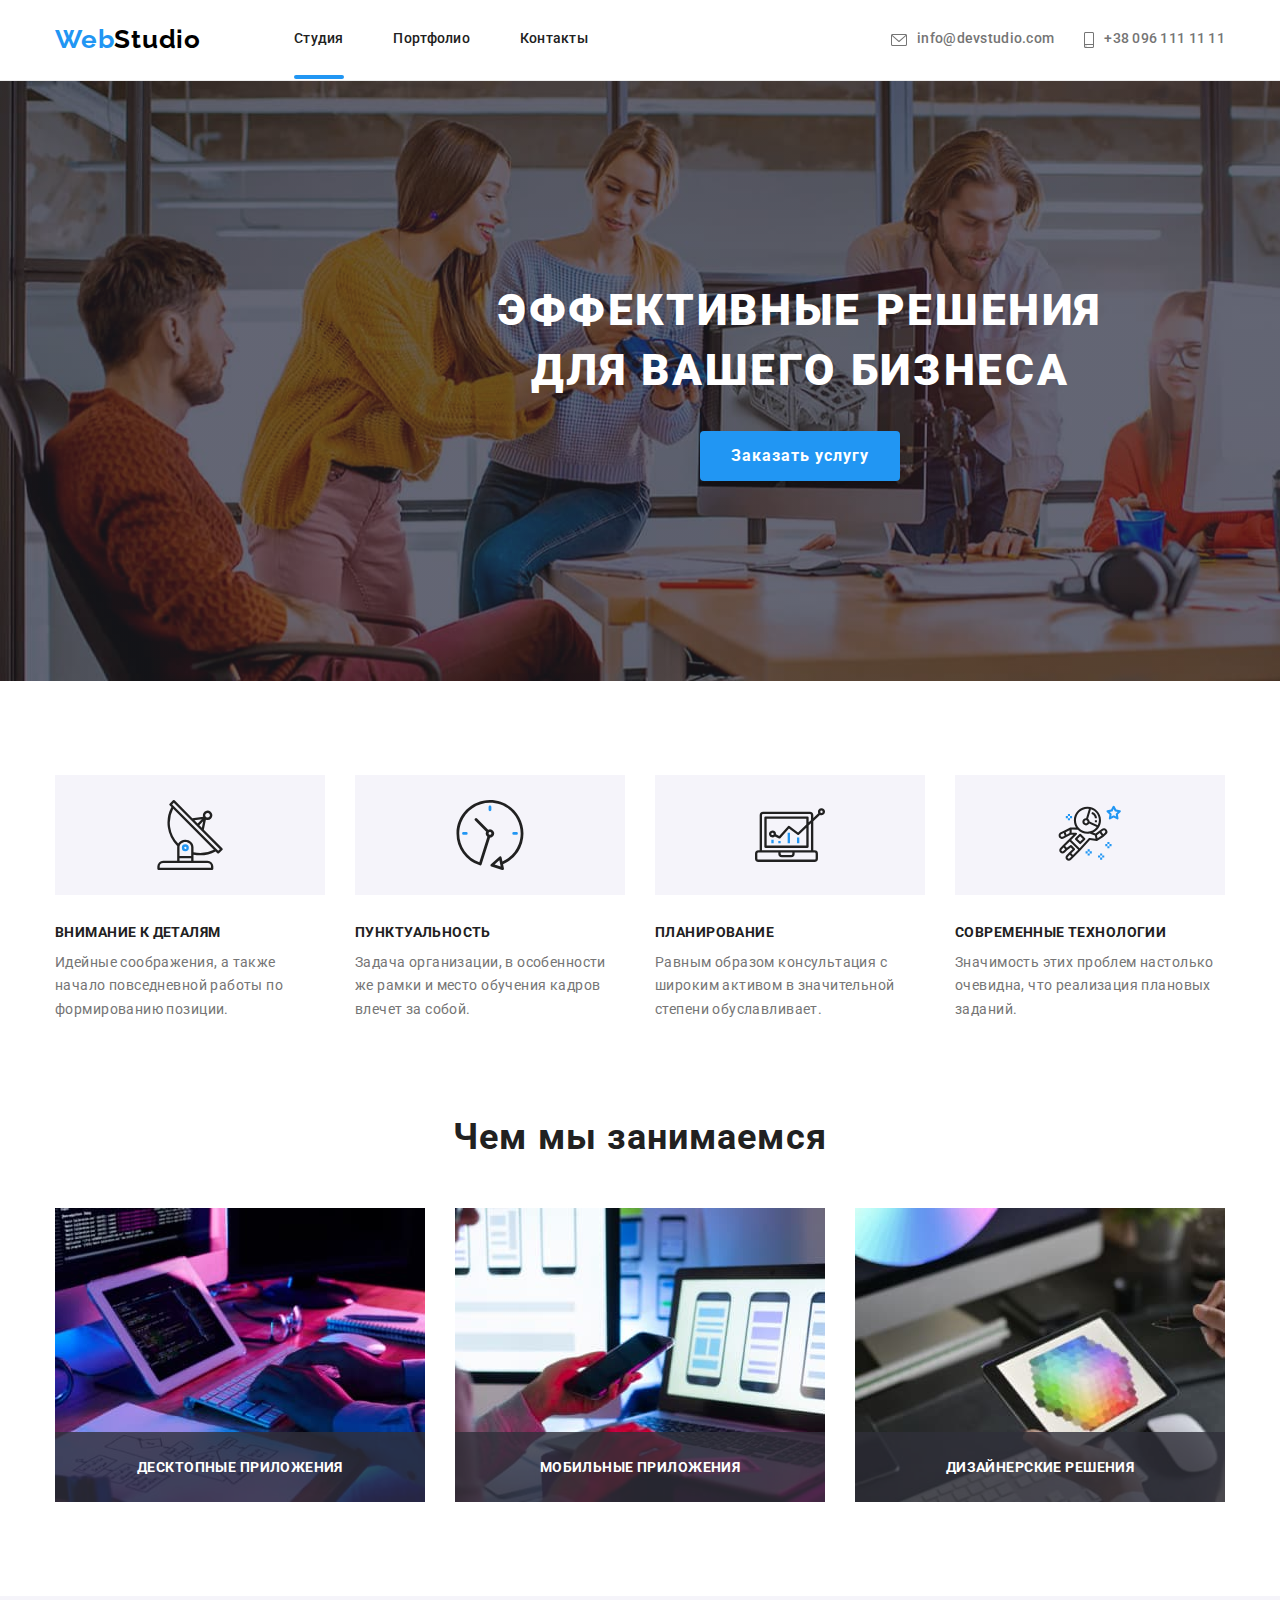
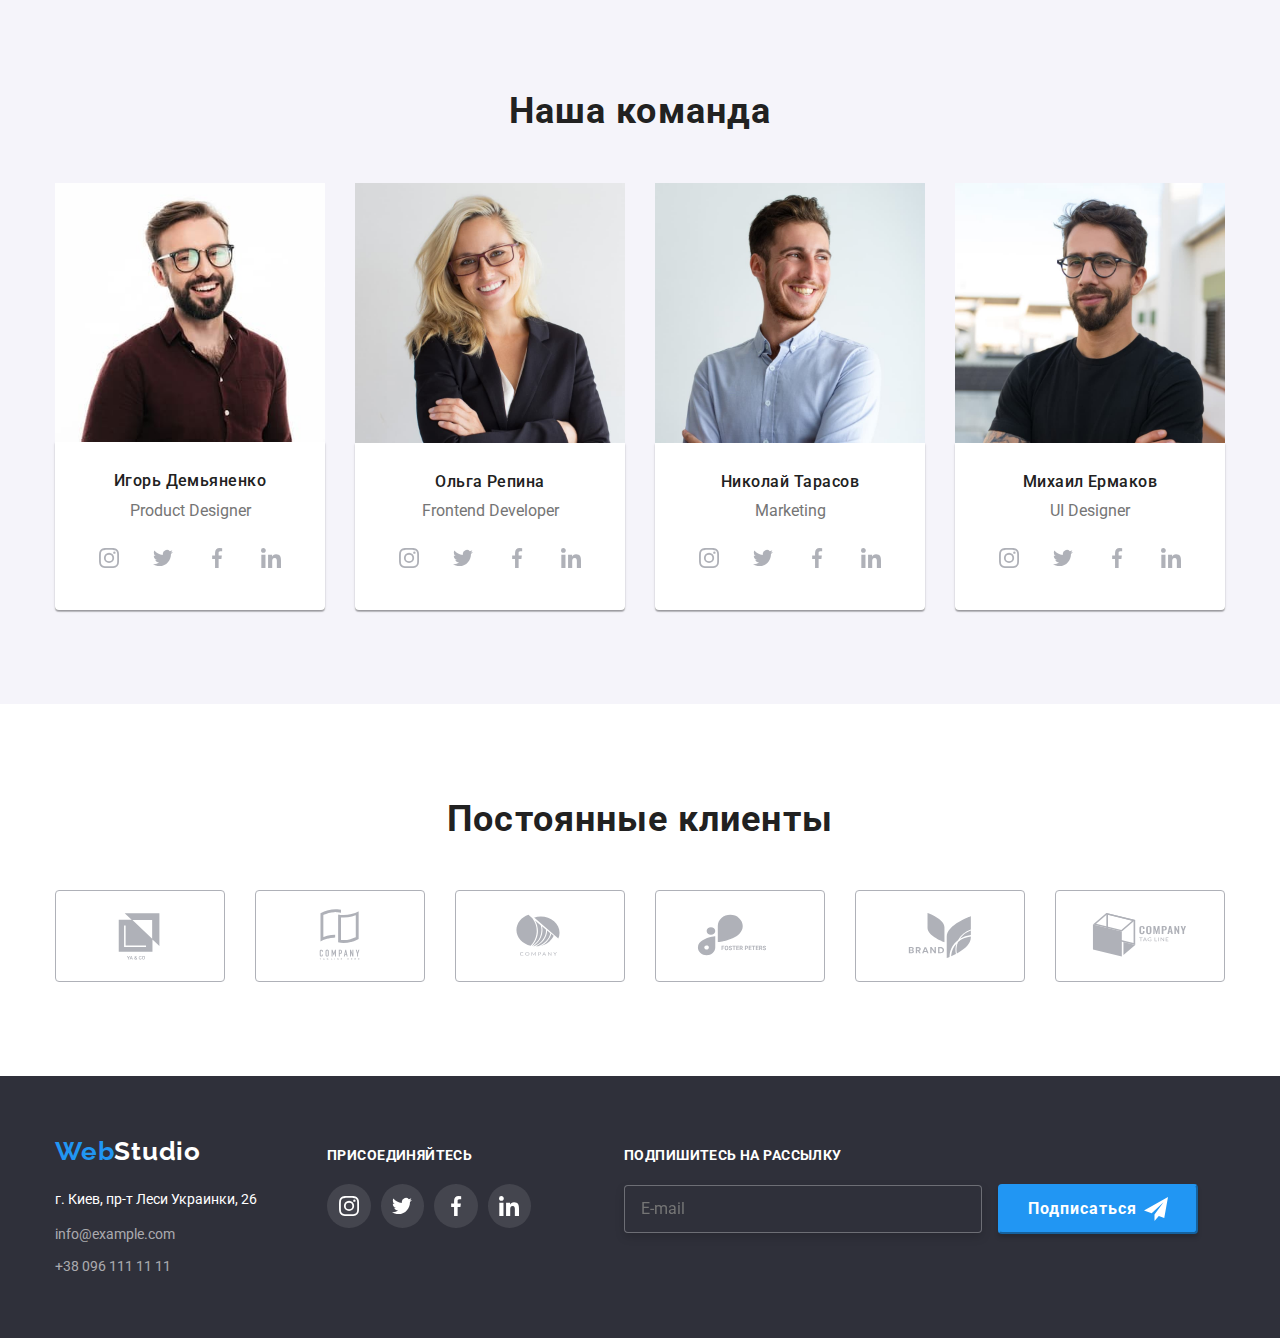
==== index.html @ 1b3f319a "hw-07 start" ====
<!DOCTYPE html>
<html lang = "en">
    <head>
        <meta charset="UTF-8">
        <!--<link rel="stylesheet" href="./css/reset.css">
        <link rel="stylesheet" href="./css/reset.css">
        <meta name="viewport" content="width=device-width" initial-scale="1.0"> -->
        
        
        <link rel="stylesheet" href="https://cdn.jsdelivr.net/npm/modern-normalize@1.1.0/modern-normalize.min.css">
        <link rel="stylesheet" href="./css/styles.css">
        <link rel="preconnect" href="https://fonts.googleapis.com">
        <link rel="preconnect" href="https://fonts.gstatic.com" crossorigin>
        <link href="https://fonts.googleapis.com/css2?family=Raleway:wght@700&family=Roboto:wght@400;500;700;900&display=swap"
            rel="stylesheet">

        <title>home-work-7</title>
    </head>
    <body>
        
        <header class="main-header"> 
            <div class="container box">
                <div class="logo main-logo">
                    <a href="" class="logo-web" id="1" >Web<span 
                        class="logo-web logo-studio">Studio</span> 
                    </a>
                </div>
                <nav class="nav-main">
                    <ul class="navigation">
                        <li class="nav-list">
                                <a class="nav-link nav-link-list" href="./index.html">Студия</a>
                        </li>
                        <li class="nav-list">
                            <a class="nav-link" href="./portfolio.html">Портфолио</a>
                        </li>
                        <li class="nav-list">
                            <a class="nav-link" href="">Кoнтакты</a>
                        </li>
                    </ul>
                </nav>
            
                <!-- e-mail address -->
                <a class="email" href="mailto:info@devstudio.com">info@devstudio.com</a>
                <!-- phone number-->
                <a class="tel" href="tel:+380961111111">+38 096 111 11 11</a>
            </div>
        </header>
    
        <main>

            
            <section class="hero with-img" id="3">
                <div class="container">
                    <h1 class="hero-title" >Эффективные решения <br> для вашего бизнеса</h1>
                    <button data-modal-open class="button" type="button" >Заказать услугу</button>
                </div>
            </section>

            <section class="destination ">
                <ul class="destination-item container" >
                    <li class="destination-box icon-antenna" id="5">
                        <div class="dest-befor">
                            <svg class="dest-img">
                                <use href="./images/main/destination.svg#icon-antenna"></use>
                            </svg>
                        </div>
                        <h3 class="title-item" >Внимание к деталям</h3>
                        <p class="link" id="6">
                            Идейные соображения, а также <br> 
                            начало повседневной работы по <br> 
                            формированию позиции.
                        </p>
                    </li>
                    <li class="destination-box icon-clock" id="7">
                        <div class="dest-befor">
                            <svg class="dest-img">
                                <use href="./images/main/destination.svg#icon-clock"  class="dest-url"></use>
                            </svg>
                        </div>
                        <h3 class="title-item">Пунктуальность</h3>
                        <p class="link" id="8">
                            Задача организации, в особенности <br>
                            же рамки и место обучения кадров <br>
                            влечет за собой.
                        </p>
                    </li>
                    <li class="destination-box icon-diagram" id="9">
                        <div class="dest-befor">
                            <svg class="dest-img">
                                <use href="./images/main/destination.svg#icon-diagram" class="dest-icon"></use>
                            </svg>
                        </div>
                        <h3 class="title-item">Планирование</h3>
                        <p class="link" id="10">
                            Равным образом консультация с <br>
                            широким активом в значительной <br>
                            степени обуславливает.
                        </p>
                    </li>
                    <li class="destination-box icon-astronaut" id="11">
                        <div class="dest-befor">
                            <svg class="dest-img">
                                <use href="./images/main/destination.svg#icon-astronaut"></use>
                            </svg>
                        </div>
                        <h3 class="title-item">Современные технологии</h3>
                        <p class="link" id="12">
                            Значимость этих проблем настолько <br>
                            очевидна, что реализация плановых <br>
                            заданий.
                        </p>
                    </li>
                </ul>
            </section>

            <section class="business-photo " >
                <div class="container">
                    <h2 class="business-photo-title">Чем мы занимаемся</h2>
                    <ul class="business-photo-item">
                        <li class="business-photo-img"><img src="./images/main/img1.jpg" alt="фото" width="370">
                            <div class="business-block">
                                <p class="bsn-info">Десктопные приложения</p>
                            </div>
                        </li>
                        <li class="business-photo-img"><img src="./images/main/img2.jpg" alt="фото" width="370">
                            <div class="business-block">
                                <p class="bsn-info">Мобильные приложения</p>
                            </div>
                        </li>
                        <li class="business-photo-img"><img src="./images/main/img3.jpg" alt="фото" width="370">
                            <div class="business-block">
                                <p class="bsn-info">Дизайнерские решения</p>
                            </div>
                        </li>
                    </ul>
                </div>
            </section>

            <section class="personal" id="14">
                <div class="container" >
                    <h2 class="personal-title">Наша команда</h2>
                        <ul  class="team">
                            <li class="own-data">
                                <img src="./images/main/1.jpg" class="team-photo" alt="фото" width="270" >
                                <div class="name-job">
                                    <h3 class="name" id="16">Игорь Демьяненко</h3>
                                    <p class="job-name" id="17">Product Designer</p> 
                                    <ul class="team-icons">
                                        <li class="team-icon-list">
                                            <a href="#" alt="social network" class="team-a-icons">
                                            <!-- <button class="team-b-icons"> -->
                                                <svg class="team-list">
                                                    <use href="./images/main/team-symbols.svg#icon-instagram" class="team-icon">
                                                    </use>
                                                </svg>
                                            </a>
                                            <!-- </button> -->
                                        </li>
                                        <li class="team-icon-list">
                                            <a href="#" alt="social network" class="team-a-icons">
                                                <svg class="team-list">
                                                    <use href="./images/main/team-symbols.svg#icon-twitter" class="team-icon">
                                                    </use>
                                                </svg>
                                            </a>
                                        </li>
                                        <li class="team-icon-list">
                                            <a href="#" alt="social network" class="team-a-icons">
                                                <svg class="team-list">
                                                    <use href="./images/main/team-symbols.svg#icon-facebook" class="team-icon">
                                                    </use>
                                                </svg>
                                            </a>
                                        </li>
                                        <li class="team-icon-list">
                                            <a href="#" alt="social network" class="team-a-icons">
                                                <svg class="team-list">
                                                    <use href="./images/main/team-symbols.svg#icon-linkedin" class="team-icon">
                                                    </use>
                                                </svg>
                                            </a>
                                        </li>
                                    </ul>
                                </div>
                            </li>
                            <li class="own-data">
                                <img src="./images/main/2.jpg" class="team-photo" alt="фото" width="270">
                                <div class="name-job">
                                    <h3 class="name" id="18">Ольга Репина</h3>
                                    <p class="job-name" id="19">Frontend Developer</p>
                                    <ul class="team-icons">
                                        <li class="team-icon-list">
                                            <a href="#" alt="social network" class="team-a-icons">
                                                <svg class="team-list">
                                                    <use href="./images/main/team-symbols.svg#icon-instagram" class="team-icon">
                                                    </use>
                                                </svg>
                                            </a>
                                        </li>
                                        <li class="team-icon-list">
                                            <a href="#" alt="social network" class="team-a-icons">
                                                <svg class="team-list">
                                                    <use href="./images/main/team-symbols.svg#icon-twitter" class="team-icon">
                                                    </use>
                                                </svg>
                                            </a>
                                        </li>
                                        <li class="team-icon-list">
                                            <a href="#" alt="social network" class="team-a-icons">
                                                <svg class="team-list">
                                                    <use href="./images/main/team-symbols.svg#icon-facebook" class="team-icon">
                                                    </use>
                                                </svg>
                                            </a>
                                        </li>
                                        <li class="team-icon-list">
                                            <a href="#" alt="social network" class="team-a-icons">
                                                <svg class="team-list">
                                                    <use href="./images/main/team-symbols.svg#icon-linkedin" class="team-icon">
                                                    </use>
                                                </svg>
                                            </a>
                                        </li>
                                    </ul>
                                </div>
                            </li>
                            <li class="own-data">
                                <img src="./images/main/3.jpg" class="team-photo" alt="фото" width="270">
                                <div class="name-job">
                                    <h3 class="name" id="20">Николай Тарасов</h3>
                                    <p class="job-name" id="21">Marketing</p>
                                    <ul class="team-icons">
                                        <li class="team-icon-list">
                                            <a href="#" alt="social network" class="team-a-icons">
                                                <svg class="team-list">
                                                    <use href="./images/main/team-symbols.svg#icon-instagram" class="team-icon">
                                                    </use>
                                                </svg>
                                            </a>
                                        </li>
                                        <li class="team-icon-list">
                                            <a href="#" alt="social network" class="team-a-icons">
                                                <svg class="team-list">
                                                    <use href="./images/main/team-symbols.svg#icon-twitter" class="team-icon">
                                                    </use>
                                                </svg>
                                            </a>
                                        </li>
                                        <li class="team-icon-list">
                                            <a href="#" alt="social network" class="team-a-icons">
                                                <svg class="team-list">
                                                    <use href="./images/main/team-symbols.svg#icon-facebook" class="team-icon">
                                                    </use>
                                                </svg>
                                            </a>
                                        </li>
                                        <li class="team-icon-list">
                                            <a href="#" alt="social network" class="team-a-icons">
                                                <svg class="team-list">
                                                    <use href="./images/main/team-symbols.svg#icon-linkedin" class="team-icon">
                                                    </use>
                                                </svg>
                                            </a>
                                        </li>
                                    </ul>
                                </div>
                            </li>
                            <li class="own-data">
                                <img src="./images/main/4.jpg" class="team-photo" alt="фото" width="270">
                                <div class="name-job">
                                    <h3 class="name" id="22">Михаил Ермаков</h3>
                                    <p class="job-name" id="23">UI Designer</p>
                                    <ul class="team-icons">
                                        <li class="team-icon-list">
                                            <a href="#" alt="social network" class="team-a-icons">
                                                <svg class="team-list">
                                                    <use href="./images/main/team-symbols.svg#icon-instagram" class="team-icon">
                                                    </use>
                                                </svg>
                                            </a>
                                        </li>
                                        <li class="team-icon-list">
                                            <a href="#" alt="social network" class="team-a-icons">
                                                <svg class="team-list">
                                                    <use href="./images/main/team-symbols.svg#icon-twitter" class="team-icon">
                                                    </use>
                                                </svg>
                                            </a>
                                        </li>
                                        <li class="team-icon-list">
                                            <a href="#" alt="social network" class="team-a-icons">
                                                <svg class="team-list">
                                                    <use href="./images/main/team-symbols.svg#icon-facebook" class="team-icon">
                                                    </use>
                                                </svg>
                                            </a>
                                        </li>
                                        <li class="team-icon-list">
                                            <a href="#" alt="social network" class="team-a-icons">
                                                <svg class="team-list">
                                                    <use href="./images/main/team-symbols.svg#icon-linkedin" class="team-icon">
                                                    </use>
                                                </svg>
                                            </a>
                                        </li>
                                    </ul>
                                </div>
                            </li>
                        </ul>
                </div>
            </section>

            <section class="clients">
                <div class="container">
                    <h3 class="clients-title">Постоянные клиенты</h3>
                    <ul class="clients-icons">
                        <li class="clients-icon-list ">
                                <a href="#" alt="link" class="clients-link">
                                    <svg  class="clients-list">
                                        <use href="./images/main/clients.svg#icon-client-1" class="clients-icon">
                                        </use>
                                    </svg>
                                </a>
                        </li>
                        <li class="clients-icon-list">
                            <a href="#" alt="link" class="clients-link">
                                <svg class="clients-list">
                                    <use href="./images/main/clients.svg#icon-client-2" class="clients-icon">
                                    </use>
                                </svg>
                            </a>
                        </li>
                        <li class="clients-icon-list">
                            <a href="#" alt="link" class="clients-link">
                                <svg class="clients-list">
                                    <use href="./images/main/clients.svg#icon-client-3" class="clients-icon">
                                    </use>
                                </svg>
                            </a>
                        </li>
                        <li class="clients-icon-list">
                            <a href="#" alt="link" class="clients-link">
                                <svg class="clients-list">
                                    <use href="./images/main/clients.svg#icon-client-4" class="clients-icon">
                                    </use>
                                </svg>
                            </a>
                        </li>
                        <li class="clients-icon-list">
                            <a href="#" alt="link" class="clients-link">
                                <svg class="clients-list">
                                    <use href="./images/main/clients.svg#icon-client-5" class="clients-icon">
                                    </use>
                                </svg>
                            </a>
                        </li>
                        <li class="clients-icon-list">
                            <a href="#" alt="link" class="clients-link">
                                <svg class="clients-list">
                                    <use href="./images/main/clients.svg#icon-client-6" class="clients-icon">
                                    </use>
                                </svg>
                            </a>
                        </li>
                    </ul>
                </div>

            </section>

            <div data-modal class="backdrop is-hidden">
                <div class="modal">
                    <form class="form">
                        <h3 class="form-title">
                            Оставьте свои данные, мы вам перезвоним
                        </h3>
                        <div class="form-input">
                            <label for="f-name" class="form-list-name">Имя</label>
                            <div class="f-svg">
                                 <input type="text" name="user-name" autofocus  class="form-input-field form-input-field-name" 
                                placeholder="Микола Франкиш" id="f-name"/>
                                <svg class="form-svg">
                                    <use href="./modal/modal-symbols.svg#person-black" ></use>
                                </svg>
                               
                            </div>
                            <label for="f-tel" class="form-list-name">Телефон</label>
                            <div class="f-svg">
                                <input type="tel" name="user-tel" class="form-input-field form-input-field-tel" placeholder="+380 96-111-1111" id="f-tel"/>
                                <svg class="form-svg">
                                    <use href="./modal/modal-symbols.svg#phone-black" ></use>
                                </svg>
                                
                            </div>
                            <label for="f-mail" class="form-list-name">Почта</label>
                            <div class="f-svg">
                                <input type="email" name="user-email" class="form-input-field form-input-field-mail" id="f-mail"/>
                                <svg class="form-svg">
                                    <use href="./modal/modal-symbols.svg#email-black" ></use>
                                </svg>
                                
                            </div>
                            <label for="f-comment" for="comment" class="form-list-name">Комментарий</label>
                            <div class="f-svg">
                                <textarea name="user-comment" id="comment"  rows="6" class="form-comment form-input-field" placeholder="Введите текст" id="f-comment"></textarea>
                            </div>
                        </div>
                        <label class="label-checkbox">
                            <input type="checkbox" name="form-checkbox" class="form-checkbox visuality-hidden">Соглашаюсь с рассылкой и принимаю <a href="#" class="contract">Условия договора</a> 
                        </label>
                        <button type="submit" class="form-button">Отправить
                        </button>
                        
                    </form>
                    <button class="mdl-button" type="button" data-modal-close>
                        <a href="./index.html" class="cls-btn">
                            <!-- <img src="./images/close.svg" alt="X"> -->
                            <svg class="cls-mdl-button-svg">
                                <use  href="./modal/modal-symbols.svg#close"></use>
                            </svg>
                        </a>
                    </button>
                    <p></p>
                </div>
            </div>

        </main>
       
        <footer class="footer">
            <div class="container footer-blocks" >
                <div>
                    <div class="logo logo-footer">
                        <a href="" class="logo-web" id="1">Web<span 
                            class="logo-web logo-studio-footer">Studio</span>
                        </a>
                    </div>
                    <address class="address">
                        <p class="address-link address-city">г. Киев, пр-т Леси Украинки, 26</p> 
                        <!-- e-mail address -->
                        <a href="mailto:info@example.com" 
                        class="address-link email-footer">info@example.com</a>
                        <!-- phone number-->
                        <a href="tel:+380961111111" class="address-link tel-footer">+38 096 111 11 11</a>
                    </address>
                </div>
                <div class="footer-social">
                    <p class="footer-list">Присоединяйтесь</p>
                    <ul class="footer-icons">
                        <li class="team-icon-list">
                            <a href="https://www.instagram.com
" alt="instagram" class="team-a-icons  footer-a-icons">
                                <svg class="team-list">
                                    <use href="./images/main/team-symbols.svg#icon-instagram" class="footer-icon">
                                    </use>
                                </svg>
                            </a>
                        </li>
                        <li class="team-icon-list">
                            <a href="#" alt="social network" class="team-a-icons  footer-a-icons">
                                <svg class="team-list">
                                    <use href="./images/main/team-symbols.svg#icon-twitter" class="footer-icon">
                                    </use>
                                </svg>
                            </a>
                        </li>
                        <li class="team-icon-list">
                            <a href="#" alt="social network" class="team-a-icons  footer-a-icons">
                                <svg class="team-list">
                                    <use href="./images/main/team-symbols.svg#icon-facebook" class="footer-icon">
                                    </use>
                                </svg>
                            </a>
                        </li>
                        <li class="team-icon-list">
                            <a href="#" alt="social network" class="team-a-icons  footer-a-icons">
                                <svg class="team-list">
                                    <use href="./images/main/team-symbols.svg#icon-linkedin" class="footer-icon">
                                    </use>
                                </svg>
                            </a>
                        </li>
                    </ul>
                </div>
                <form class="footer-form">
                    <h3 class="footer-form-title">Подпишитесь на рассылку</h3>
                    <!-- <div class="footer-input-btn"> -->
                        <input type="email" placeholder="E-mail" class="footer-input">
                        <button type="submit" class="footer-form-btn">Подписаться
                            <svg class="footer-send-svg">
                                <use href="./modal/modal-symbols.svg#send" class="f-s"></use>
                            </svg>
                        </button>
                    <!-- </div> -->
                </form>
            </div>
       </footer>
       
    <script src="./js/modal.js"> </script>
    </body>
</html>
---- css/styles.css ----
:root {
    --accent-color: #2196F3;
}

h1,
h2,
h3,
h4,
p {
    margin-top: 0;
    margin-bottom: 0;
    padding: 0;
}

img {
    display: block;
    padding-left: 0;
}

body {
    margin-left: auto;
    margin-right: auto;
}

html,
body, 
header,
footer,
.port-main {
    font-family: 'Roboto';
    font-style: normal;
    box-sizing: border-box;
    text-decoration: none;
}

link {
    text-decoration: none;
}

button {
    cursor: pointer;
    padding: 0;
}

ul, 
nl {
    list-style-type: NONE;
    font-size: 0;
    padding: 0;
}

.container {
    width: 1200px;
    margin-left: auto;
    margin-right: auto;
    padding-left: 15px;
    padding-right: 15px;
    box-sizing: border-box;
}

/*==================== HEADER ====================*/
.main-header {
    border-bottom: 1px solid #ECECEC;
}

.box { 
    padding-top: 24px;
    padding-bottom: 25px;   
    display: flex;
    align-items: center;
}

.main-logo {
    margin-right: 93px;
}

.logo {
    font-family: 'Raleway', sans-serif;
    font-weight: 700;
    font-size: 26px;
    line-height: 1.19;
    letter-spacing: 0.03em;
    text-decoration: none;
}

.logo-web {
    text-decoration: #FFF ;
    color: #2196F3;
    transition-property: text-decoration;
    transition: text-decoration 250ms cubic-bezier(0.4, 0, 0.2, 1);
}

.logo-studio {
    text-decoration: #FFF;
    color: #000000;
}

.logo-web:hover,
.logo-web:focus {
    text-decoration: 2px solid var(--accent-color) underline;
}

.navigation {
    top: 32px;
    width: 294px;
    display: flex;
    justify-content: space-between;
}

.nav-link {
    font-weight: 500;
    font-size: 14px;
    line-height: 1.14;
    letter-spacing: 0.02em;
    text-decoration: none;
    color: #212121;
    transition-property: color;
    transition: color 250ms cubic-bezier(0.4, 0, 0.2, 1);
}

.nav-list {
    position: relative;
}

     .nav-link-list::after,
.port-nav-link-list::after {
    content: "";

    position: absolute;
    left: 0;
    top:calc(50% + 40px - 4px);
    width: 100%;
    height: 4px;
    background-color: #2196F3;
    border-radius: 2px;
}

.nav-link:hover,
.nav-link:focus {
    color: var(--accent-color);
}

.nav-mail {
    position: relative;
}

.email {
    margin-right: 30px;
    margin-left: auto;
}

.email,
.tel {
    display: block;
    font-weight: 500;
    font-size: 14px;
    line-height: 1.14;
    letter-spacing: 0.02em;
    text-decoration: none;

    color: #757575;
    transition-property: color;
    transition: color 250ms cubic-bezier(0.4, 0, 0.2, 1);
}

.email::before,
.tel::before {
    content: "";
    display: inline-block;
    vertical-align: middle;
    margin-right: 10px;
    background-repeat: no-repeat;
    background-size: contain;
    color: #757575;
    fill: #757575;
}

.email::before {
    width: 16px;
    height: 12px;
    background-image: url(../images/main/header/envelope.svg);
    fill: #757575;
    transition-property: background-image;
    transition: background-image 250ms cubic-bezier(0.4, 0, 0.2, 1);
}

.tel::before {
    width: 10px;
    height: 16px;
    background-image: url(../images/main/header/smartphone.svg);
    transition-property: background-image;
    transition: background-image 250ms cubic-bezier(0.4, 0, 0.2, 1)
}

.tel:hover::before,
.tel:focus::before {
    background-image: url(../images/main/header/smartphone-hover.svg);
}

.email:hover::before,
.email:focus::before {    
    background-image: url(../images/main/header/envelope-hover.svg);
}

.email:hover,
.email:focus,
.tel:hover,
.tel:focus {
    color: var(--accent-color);
}


/*==================== /HEADER ====================*/








/*==================== MAIN ====================*/


/* =================== MODAL ====================*/

.backdrop {
    position: fixed;
    top: 0;
    left: 0;
    width: 100%;
    height: 100%;
    background-color: rgba(0, 0, 0, 0.1);
    opacity: 1;
    transition: opacity 250ms cubic-bezier(0.4, 0, 0.2, 1);
}

.backdrop.is-hidden {
    opacity: 0;
    pointer-events: none;
    transform: translate(-50%, -50%) scale(1.1);
}

.backdrop.is-hidden .modal {
    opacity: 0;
}

.modal {
    position: absolute;
    top: 50%;
    left: 50%;
    width: 528px;
    min-height: 581px;
    padding: 40px;
    transform: translate(-50%, -50%) scale(1);
    opacity: 1;

    background: #FFFFFF;
    box-shadow: 0px 1px 3px rgba(0, 0, 0, 0.12), 
                0px 1px 1px rgba(0, 0, 0, 0.14), 
                0px 2px 1px rgba(0, 0, 0, 0.2);
    border-radius: 4px;
    
    transition: transform 250ms cubic-bezier(0.4, 0, 0.2, 1),
                  opacity 250ms cubic-bezier(0.4, 0, 0.2, 1);
}

.mdl-button {
    position: absolute;
    top: 8px;
    right: 8px;
    width: 30px;
    height: 30px;
    border: 0;
    margin: 0;
    background-color: #fff;
}

.cls-mdl-button-svg {
    height: 30px;
    width: 30px;
    fill: #000000;
    border-radius: 50%;
    border: 1px solid rgba(0, 0, 0, 0.1);
    transition: fill 250ms cubic-bezier(0.4, 0, 0.2, 1);
}

.cls-mdl-button-svg:hover,
.cls-mdl-button-svg:focus {
    fill: var(--accent-color);
}

.form-title {
    font-weight: 700;
    font-size: 20px;
    line-height: 1.15;
    text-align: center;
    letter-spacing: 0.03em;
    margin-bottom: 12px;

    color: #212121;
}

.form-input {
    display: flex;
    flex-direction: column;
    margin-bottom: 10px;
}

.form-list-name {
    display: flex;
    flex-direction: column;
    margin-bottom: 4px;
    font-weight: 400;
    font-size: 12px;
    line-height: 1.12;
    letter-spacing: 0.01em;

    color: #757575;
}

.form-input-field {
    width: 100%;
    padding: 11px 12px;
    padding-left: 42px;
    /* border: 1px solid rgba(33, 33, 33, 0.2); */
    border: none;
    border-radius: 4px;
    font-size: 14px;
    outline: none;
}

.f-svg {
    position: relative;
    margin-bottom: 10px;
    cursor: pointer;
    border: 1px solid rgba(33, 33, 33, 0.2);
    border-radius: 4px;
    transition: border-color 250ms cubic-bezier(0.4, 0, 0.2, 1);
}

.f-svg:hover,
.f-svg:focus {
    /* fill: var(--accent-color); */
    border: 1px solid var(--accent-color);
    /* border-radius: 4px; */
}

.form-svg {
    position: absolute;
    content: "";
    display: inline-block;
    top: 50%;
    left: 12px;
    transform: translateY(-50%);
    background-repeat: no-repeat;
    background-size: contain;
    width: 18px;
    height: 18px;
    fill: #212121;
    transition: fill 250ms cubic-bezier(0.4, 0, 0.2, 1);
} 

.f-svg:hover .form-svg {
    fill: var(--accent-color);
}

.f-svg:focus .form-svg {
    fill: var(--accent-color);
}

.form-solusion {
    font-weight: 400;
    font-size: 14px;
    line-height: 1.71;
    letter-spacing: 0.03em;
    margin-bottom: 30px;

    color: #757575;
}

.form-button {
    display: flex;
    align-items: center;
    text-align: center;
    margin-left: auto;
    margin-right: auto;
    font-weight: 700;
    font-size: 16px;
    line-height: 1.98;
    
    letter-spacing: 0.06em;
    padding: 10px 55px;
    color: #FFFFFF;
    background: #188CE8;
    /* box-shadow: 0px 4px 4px rgba(0, 0, 0, 0.15); */
    border-radius: 4px;
    border-color: #188CE8;
    transition: border-color 250ms cubic-bezier(0.4, 0, 0.2, 1),
                box-shadow 250ms cubic-bezier(0.4, 0, 0.2, 1);
}

.form-button:hover,
.form-button:focus {
    box-shadow: 0px 4px 4px rgba(0, 0, 0, 0.15);
}

.form-input-field input::placeholder {
    color: #757575;
}

.label-checkbox {
    position: relative;
    display: inline-block;
    align-items: center;
    text-align: right;
    padding-right: 12px;
    margin-bottom: 30px;
    width: 100%;
    font-weight: 400;
    font-size: 14px;
    line-height: 1.71;
    letter-spacing: 0.03em;
    color: #757575;
}

/* .visuality-hidden {
    position: absolute;
    width: 1px;
    height: 1px;
    padding: 0;
    margin: -1px;
    border: 0;
    clip: rect(0 0 0 0);
    overflow: hidden;
} */

.form-checkbox  {
    appearance: none;
    position: absolute;
    left: 12px;
    top: 50%;
    transform: translateY(-50%);
    width: 16px;
    height: 15px;
    background-image: url(../images/icon-not-check.svg);
}

.form-checkbox:checked {
    background-image: url(../images/icon-check.svg);
}

.contract {
    font-weight: 400;
    font-size: 14px;
    line-height: 1.71;
    letter-spacing: 0.03em;
    color: var(--accent-color);
}

.form-comment {
    resize: none;
    font-weight: 400;
    font-size: 14px;
    line-height: 1.12;
    letter-spacing: 0.01em;
    padding: 12px 16px;
}

/* =================== /MODAL ====================*/





/* =================== HERO ======================*/
.hero {    
    width: 1600px;
    margin-left: auto;
    margin-right: auto;
    padding-top: 200px;
    align-items: center;
    padding-bottom: 200px;
}

.with-img {
    background-image: 
        linear-gradient(to top,
        rgba(47, 48, 58, 0.4),
        rgba(47, 48, 58, 0.4)),
        url("../images/main/bckgrnd-img.jpg"),
        linear-gradient(to top,
                #2F303A,
                #2F303A);
        content: "";
        background-repeat: no-repeat;
}

.hero-title {
    font-weight: 900;
    font-size: 44px;
    line-height: 1.36;
    text-align: center;
    letter-spacing: 0.06em;
    text-transform: uppercase;
    color: #FFFFFF;
    margin-bottom: 30px;
}

.button {
    width: 200px;
    height: 50px;
    margin-right: auto;
    margin-left: auto;
    display: block;

    background: #2196F3;
    border: 0px;
    box-shadow: 0px 4px 4px rgba(0, 0, 0, 0.15);
    border-radius: 4px;

    font-weight: 700;
    font-size: 16px;
    line-height: 1.88;
    align-items: center;
    text-align: center;
    letter-spacing: 0.06em;
    color: #FFFFFF;

    /* transition-property: background-color;
    transition-duration: 250ms;*/
    transition-property: background-color;
    transition: 250ms cubic-bezier(0.4, 0, 0.2, 1);
}

.button:hover,
.button:focus {
    background-color: tomato;
    border-color: #FFFFFF;
}

/* =================== /HERO ====================*/








/* =================== destination ====================*/

.destination {
    padding-top: 94px;
    padding-bottom: 94px;
}

.destination-item {
    display: flex;
    justify-content: space-between;
}

.destination-box {
    width:calc((100% - 30px*3)/4) ;
    font-size: 1rem;
}

.dest-befor {
    height: 120px;
    display: flex;
    justify-content: center;
    align-items: center;
    background-color: #F5F4FA;
    border: none;
    transition-property: filter, border;
    transition: filter 250ms cubic-bezier(0.4, 0, 0.2, 1),
                border 250ms cubic-bezier(0.4, 0, 0.2, 1);
}

.dest-befor:hover {
    filter: drop-shadow(0px 4px 4px rgba(0, 0, 0, 0.25));
    border: 1px solid #000000;
}

.dest-img {
    width: 70px;
    height: 70px;
}
/* =================== /destination ====================*/





/* =================== business-photo ====================*/
.title-item {
    font-weight: 700;
    font-size: 14px;
    line-height: 1.14;
    letter-spacing: 0.03em;
    text-transform: uppercase;
    padding-top: 30px;
    margin-bottom: 10px;
    color: #212121;
}

.link {
    font-weight: 400;
    font-size: 14px;
    line-height: 1.71;
    letter-spacing: 0.03em;
    color: #757575;
}

.business-photo {
    padding-bottom: 94px;
}

.business-photo-title {
    text-align: center;
    font-weight: 700;
    font-size: 36px;
    line-height: 1.17;
    letter-spacing: 0.03em;
    margin-bottom: 50px;

    color: #212121;
}

.business-photo-item {
    display: flex;
    flex-direction: row;
    justify-content: space-between;
}

.business-photo-img {
    position: relative;
    width: calc((100% - 30px*2)/3);
}

.business-block {
    position: absolute;
    width: 100%;
    height: 70px;
    align-items: center;
    bottom: 0;
    display: flex;
    justify-content:  center;

    background-color: rgba(47, 48, 58, 0.8);
}

.bsn-info {
    font-weight: 700;
    font-size: 14px;
    line-height: 1.12;
    /* text-align: center; */
    letter-spacing: 0.03em;
    text-transform: uppercase;

    color: #FFFFFF;
}



/* =================== /business-photo ====================*/









/* =================== personal ====================*/
.personal {
    background-color: #F5F4FA;
    padding-top: 94px;
    padding-bottom: 94px;
}

.personal-title {
    font-style: normal;
    font-weight: 700;
    font-size: 36px;
    line-height: 1.17;
    text-align: center;
    letter-spacing: 0.03em;
    margin-bottom: 50px;

    color: #212121;
}

.team {
    display: flex;
    justify-content: space-between;
}

.own-data {
    background: #FFFFFF; 
    text-align: center;
}

.name-job {
    box-shadow: 
        0px 1px 3px rgba(0, 0, 0, 0.12), 
        0px 1px 1px rgba(0, 0, 0, 0.14), 
        0px 2px 1px rgba(0, 0, 0, 0.2);
    border-radius: 0px 0px 4px 4px; 
}

.name {
    padding-top: 30px;
    padding-bottom: 10px;
    font-weight: 500;
    font-size: 16px;
    line-height: 1.17;
    letter-spacing: 0.03em;

    color: #212121;
}

.job-name {
    font-weight: 400;
    font-size: 16px;
    line-height: 1.19;

    color: #757575;
}

.team-icons {
    display: flex;
    padding: 16px 32px 30px 32px;
    justify-content: space-between;
    fill: #AFB1B8;
}

.team-icon-list {
    width:calc((100% - 3 * 10px)/4);
}

.team-a-icons {
    width: 100%;
    height: 44px;
    border-radius: 50%;
    display: flex;
    justify-content: center;
    align-items: center;
    background-color: #fff;
    border-color: #FFFFFF;
    fill: #AFB1B8;
    transition-property: fill;
    transition: fill 250ms cubic-bezier(0.4, 0, 0.2, 1),
                background-color 250ms cubic-bezier(0.4, 0, 0.2, 1)
}

.team-a-icons:hover,
.team-a-icons:focus {
    border-radius: 50%;
    fill: #FFFFFF;
    background-color: #2196F3;
    border: #2196F3;
    outline: none;
}

.team-list {
    content: "";
    background-repeat: no-repeat;
    width: 20px;
    height: 20px;
    background-size: contain;
}
/* =================== /personal ====================*/





/* =================== clients ====================*/
.clients {
    padding: 94px 0px;
}

.clients-title {
    margin-bottom: 50px;
    font-weight: 700;
    font-size: 36px;
    line-height: 42px;
    text-align: center;
    letter-spacing: 0.03em;

    color: #212121;
}

.clients-icons {
    display: flex;
    justify-content: space-between;
}

.clients-icon-list {
    width:calc((100% - 5*30px)/6);
    height: 92px;
}

.clients-link {
    width: 100%;
    height: 100%;
    display: flex;
    justify-content: center;
    align-items: center;
    background-color: #fff;
    border: 1px solid #AFB1B8;
    border-radius: 4px;
    fill: #AFB1B8;
    transition-property: fill;
    transition: fill 250ms cubic-bezier(0.4, 0, 0.2, 1),
                border 250ms cubic-bezier(0.4, 0, 0.2, 1);
}

.clients-link:focus,
.clients-link:hover {
    outline: none;
    border: 1px solid var(--accent-color);
    fill: var(--accent-color);
}

.clients-list {
    width: 106px;
    height: 60px;
    border: none;
}
/* =================== /clients ====================*/


/*==================== /MAIN ====================*/




/*==================== FOOTER ====================*/
.footer {
    background-color: #2F303A;
    padding: 60px 0px;
    /*  margin-top: -85px; */
    display: flex;
    flex-direction: column;
}

.footer-blocks {
    display: flex;
}

.logo-footer {
    margin-bottom: 20px;
}

.logo-studio-footer {
    color: #FFFFFF;
}

.address {
    color: rgba(255, 255, 255, 0.6);
    display: flex;
    flex-direction: column;
    font-style: normal;
}

.address-link {
    font-weight: 400;
    font-size: 14px;
    line-height: 1.74;
    color: rgba(255, 255, 255, 0.6);
    text-decoration: none;
}

.email-footer {
    margin: 10px 0 8px 0;
}

.address-city {
    color: #FFFFFF;
}

.footer-social {
    padding-left: 70px;
    padding-top: 12px;
    margin-right: 93px;
}

.footer-list {
    font-weight: 700;
    font-size: 14px;
    line-height: 1.12;
    letter-spacing: 0.03em;
    text-transform: uppercase;
    margin-bottom: 20px;

    color: #FFFFFF;
}

.footer-icons {
    display: flex;
    justify-content: space-between;
    width: 204px;
}

.footer-a-icons {
    border: 0;
    border-radius: 50%;
    background: rgba(255, 255, 255, 0.1);
    fill: #FFFFFF;
    outline: none;
    transition-property: background-color;
    transition: background-color 250ms cubic-bezier(0.4, 0, 0.2, 1);
}

.footer-a-icons:hover,
.footer-a-icon:focus {
    background-color: #2196F3;
    outline: none;
}

.footer-form {
    padding-top: 12px;
}

.footer-form-title {
    margin-bottom: 20px;
    font-weight: 700;
    font-size: 14px;
    line-height: 1.12;
    letter-spacing: 0.03em;
    text-transform: uppercase;

    color: #FFFFFF;
}

.footer-input {
    width: 358px;
    padding: 15px 16px;
    padding: 14px 16px;
    margin-right: 12px;
    font-size: 16px;
    color: #FFF;
    background-color: #2F303A;
    border: 1px solid rgba(255, 255, 255, 0.3);
    filter: drop-shadow(0px 4px 4px rgba(0, 0, 0, 0.15));
    border-radius: 4px;
}

.footer-form-btn {
    position: relative;
    text-align: start;
    padding: 0 28px;
    width: 200px;
    height: 50px;
    cursor: pointer;

    font-weight: 700;
    font-size: 16px;
    line-height: 1.75;
    letter-spacing: 0.06em;    
    color: #FFF;
    background: #2196F3;
    box-shadow: 0px 4px 4px rgba(0, 0, 0, 0.15);
    border-radius: 4px;
    border-color: #2196F3;
    outline: none;
}

.footer-send-svg {
    position: absolute;
    top: 50%;
    right: 28px;
    transform: translateY(-50%);
    content: "";
    width: 24px;
    height: 24px;
    
    padding: 0;
    background-repeat: no-repeat;
    background-size: contain;
    
    fill: #FFF;
}

.f-s {
    width: 24px;
    height: 24px;
}

/*==================== /FOOTER ====================*/









/*==================== PORTFOLIO-MAIN ====================*/
/*
.port-background {
    filter: drop-shadow(0px 4px 4px rgba(0, 0, 0, 0.25));
} */

.port-portfolio {
    color: var(--accent-color);
}
.port-main {
    padding: 94px 0px 94px 0px;
}

.port-box {
    display: flex;
    flex-direction: row;
    align-items: center;
}

.port-filters {
    margin-bottom: 50px;
    justify-content: center;
    display: flex;
    flex-direction: row;
    text-align: center;
}

.port-button {
    padding: 6px 22px;
    background-color: #F5F4FA;
    font-weight: 500;
    font-size: 16px;
    line-height: 1.625;
    letter-spacing: 0.03em;
    margin-right: 8px;
    border-radius: 4px;
    border: #F5F4FA;
    
    color: #212121;
    transition-property: filter;
    transition: filter 250ms cubic-bezier(0.4, 0, 0.2, 1),
        background-color 250ms cubic-bezier(0.4, 0, 0.2, 1),
        color 250ms cubic-bezier(0.4, 0, 0.2, 1);
}

.port-button:hover,
.port-button:focus {
    background-color: #2196F3;
    color: #FFFFFF;
    filter: drop-shadow(0px 4px 4px rgba(0, 0, 0, 0.25));
    outline: none;
}

.port-projects {
    display: flex;
    flex-wrap: wrap;
    gap: 30px;
}

.port-project {
    position: relative;
    width:calc((100% - 2*30px)/3);
    background: #FFFFFF;
    overflow: hidden;
    transition-property: filter;
    transition: filter 250ms cubic-bezier(0.4, 0, 0.2, 1);
}

.port-overlay-overflow {
    display: inline-block;
    content: "";
    position: absolute;
    top: 0;
    left: 0;
    width: 100%;
    height: 294px;
    overflow: hidden;
}

.port-overlay {
    display: inline-block;
    content: "";
    position: absolute;
    top: 0;
    left: 0;
    width: 100%;
    height: 100%;
    padding: 63px 24px;
    background-color: var(--accent-color);
    opacity: 0.9;
    /* background: rgba(33, 150, 243, 0.9); */
    outline: var(--accent-color);
    transform: translateY(100%);
    transition-property: transform;
    transition: transform 250ms cubic-bezier(0.4, 0, 0.2, 1);
}

.port-overlay-text {
    font-weight: 400;
    font-size: 18px;
    line-height: 1.56;
    letter-spacing: 0.03em;

    color: #FFFFFF;
}

.port-project:hover .port-overlay {
    transform: translateY(0%);
}

.port-project:hover {
    filter: drop-shadow(0px 4px 4px rgba(0, 0, 0, 0.25));   
}

.port-title-link {
    padding: 20px 24px 20px 24px;
    border: 1px solid #EEEEEE;
}

.port-title {
    margin-bottom: 10px;
    font-weight: 700;
    font-size: 18px;
    line-height: 2;
    letter-spacing: 0.06em;

    color: #212121;
}

.port-link {
    font-weight: 400;
    font-size: 16px;
    line-height: 1.88;
    letter-spacing: 0.03em;

    color: #757575;
}

/*==================== /PORT-MAIN ====================*/
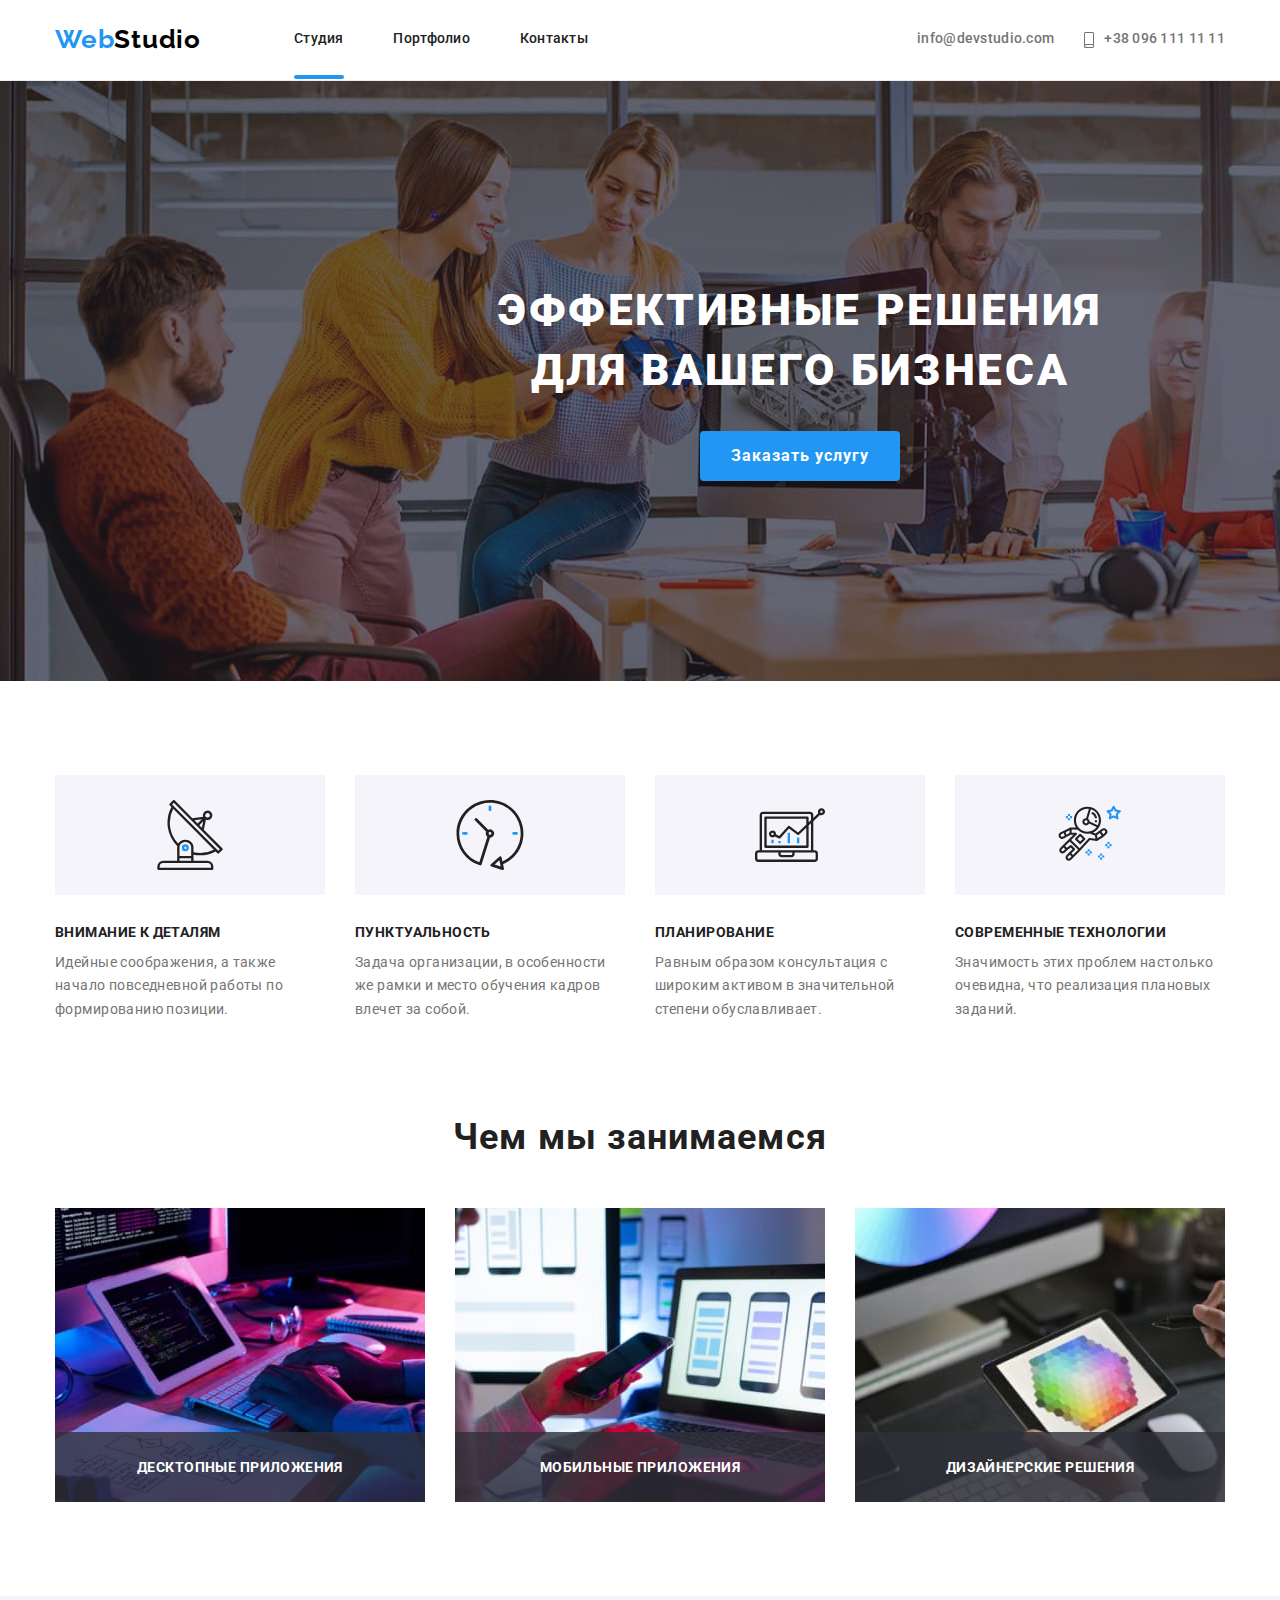
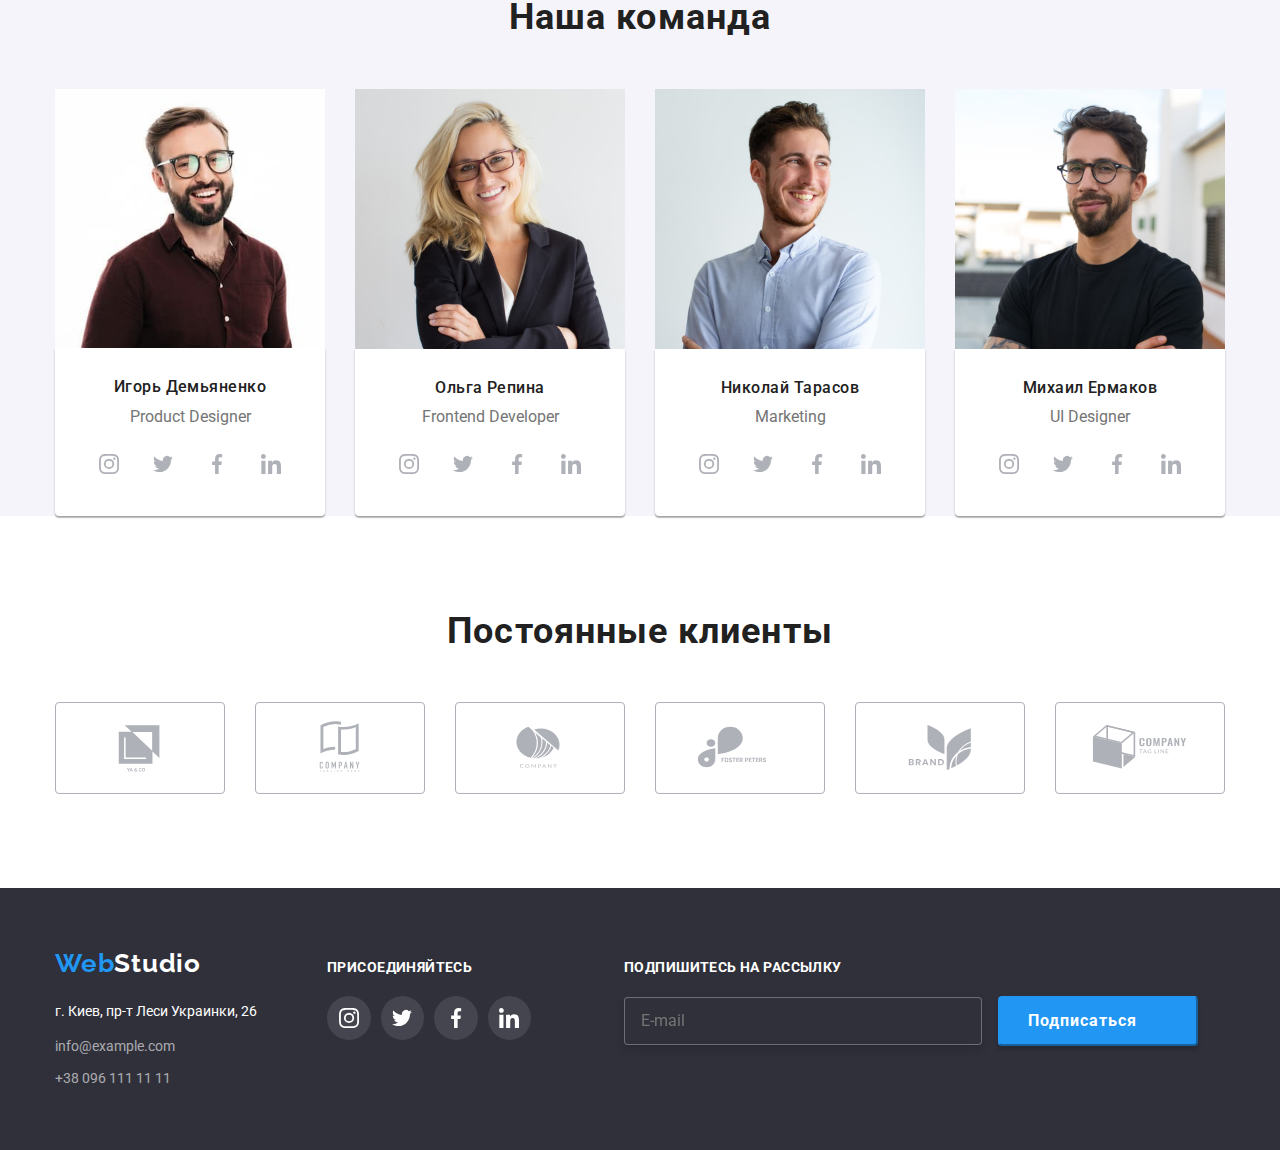
==== commit bd2acc60: "first" ====
--- a/index.html
+++ b/index.html
@@ -47,7 +47,6 @@
         </header>
     
         <main>
-
             
             <section class="hero with-img" id="3">
                 <div class="container">
@@ -61,11 +60,11 @@
                     <li class="destination-box icon-antenna" id="5">
                         <div class="dest-befor">
                             <svg class="dest-img">
-                                <use href="./images/main/destination.svg#icon-antenna"></use>
+                                <use href="./images/sprite.svg#antenna"></use>
                             </svg>
                         </div>
-                        <h3 class="title-item" >Внимание к деталям</h3>
-                        <p class="link" id="6">
+                        <h3 class="destination-title-item" >Внимание к деталям</h3>
+                        <p class="destination-link" id="6">
                             Идейные соображения, а также <br> 
                             начало повседневной работы по <br> 
                             формированию позиции.
@@ -74,11 +73,11 @@
                     <li class="destination-box icon-clock" id="7">
                         <div class="dest-befor">
                             <svg class="dest-img">
-                                <use href="./images/main/destination.svg#icon-clock"  class="dest-url"></use>
+                                <use href="./images/sprite.svg#clock"  class="dest-url"></use>
                             </svg>
                         </div>
-                        <h3 class="title-item">Пунктуальность</h3>
-                        <p class="link" id="8">
+                        <h3 class="destination-title-item">Пунктуальность</h3>
+                        <p class="destination-link" id="8">
                             Задача организации, в особенности <br>
                             же рамки и место обучения кадров <br>
                             влечет за собой.
@@ -87,11 +86,11 @@
                     <li class="destination-box icon-diagram" id="9">
                         <div class="dest-befor">
                             <svg class="dest-img">
-                                <use href="./images/main/destination.svg#icon-diagram" class="dest-icon"></use>
+                                <use href="./images/sprite.svg#diagram" class="dest-icon"></use>
                             </svg>
                         </div>
-                        <h3 class="title-item">Планирование</h3>
-                        <p class="link" id="10">
+                        <h3 class="destination-title-item">Планирование</h3>
+                        <p class="destination-link" id="10">
                             Равным образом консультация с <br>
                             широким активом в значительной <br>
                             степени обуславливает.
@@ -100,11 +99,11 @@
                     <li class="destination-box icon-astronaut" id="11">
                         <div class="dest-befor">
                             <svg class="dest-img">
-                                <use href="./images/main/destination.svg#icon-astronaut"></use>
+                                <use href="./images/sprite.svg#astronaut"></use>
                             </svg>
                         </div>
-                        <h3 class="title-item">Современные технологии</h3>
-                        <p class="link" id="12">
+                        <h3 class="destination-title-item">Современные технологии</h3>
+                        <p class="destination-link" id="12">
                             Значимость этих проблем настолько <br>
                             очевидна, что реализация плановых <br>
                             заданий.
@@ -113,7 +112,7 @@
                 </ul>
             </section>
 
-            <section class="business-photo " >
+            <section class="business-photo" >
                 <div class="container">
                     <h2 class="business-photo-title">Чем мы занимаемся</h2>
                     <ul class="business-photo-item">
@@ -136,7 +135,7 @@
                 </div>
             </section>
 
-            <section class="personal" id="14">
+            <section class="personal">
                 <div class="container" >
                     <h2 class="personal-title">Наша команда</h2>
                         <ul  class="team">
@@ -150,7 +149,7 @@
                                             <a href="#" alt="social network" class="team-a-icons">
                                             <!-- <button class="team-b-icons"> -->
                                                 <svg class="team-list">
-                                                    <use href="./images/main/team-symbols.svg#icon-instagram" class="team-icon">
+                                                    <use href="./images/sprite.svg#instagram" class="team-icon">
                                                     </use>
                                                 </svg>
                                             </a>
@@ -159,23 +158,23 @@
                                         <li class="team-icon-list">
                                             <a href="#" alt="social network" class="team-a-icons">
                                                 <svg class="team-list">
-                                                    <use href="./images/main/team-symbols.svg#icon-twitter" class="team-icon">
-                                                    </use>
-                                                </svg>
-                                            </a>
-                                        </li>
-                                        <li class="team-icon-list">
-                                            <a href="#" alt="social network" class="team-a-icons">
-                                                <svg class="team-list">
-                                                    <use href="./images/main/team-symbols.svg#icon-facebook" class="team-icon">
-                                                    </use>
-                                                </svg>
-                                            </a>
-                                        </li>
-                                        <li class="team-icon-list">
-                                            <a href="#" alt="social network" class="team-a-icons">
-                                                <svg class="team-list">
-                                                    <use href="./images/main/team-symbols.svg#icon-linkedin" class="team-icon">
+                                                    <use href="./images/sprite.svg#twitter" class="team-icon">
+                                                    </use>
+                                                </svg>
+                                            </a>
+                                        </li>
+                                        <li class="team-icon-list">
+                                            <a href="#" alt="social network" class="team-a-icons">
+                                                <svg class="team-list">
+                                                    <use href="./images/sprite.svg#facebook" class="team-icon">
+                                                    </use>
+                                                </svg>
+                                            </a>
+                                        </li>
+                                        <li class="team-icon-list">
+                                            <a href="#" alt="social network" class="team-a-icons">
+                                                <svg class="team-list">
+                                                    <use href="./images/sprite.svg#linkedin" class="team-icon">
                                                     </use>
                                                 </svg>
                                             </a>
@@ -192,31 +191,31 @@
                                         <li class="team-icon-list">
                                             <a href="#" alt="social network" class="team-a-icons">
                                                 <svg class="team-list">
-                                                    <use href="./images/main/team-symbols.svg#icon-instagram" class="team-icon">
-                                                    </use>
-                                                </svg>
-                                            </a>
-                                        </li>
-                                        <li class="team-icon-list">
-                                            <a href="#" alt="social network" class="team-a-icons">
-                                                <svg class="team-list">
-                                                    <use href="./images/main/team-symbols.svg#icon-twitter" class="team-icon">
-                                                    </use>
-                                                </svg>
-                                            </a>
-                                        </li>
-                                        <li class="team-icon-list">
-                                            <a href="#" alt="social network" class="team-a-icons">
-                                                <svg class="team-list">
-                                                    <use href="./images/main/team-symbols.svg#icon-facebook" class="team-icon">
-                                                    </use>
-                                                </svg>
-                                            </a>
-                                        </li>
-                                        <li class="team-icon-list">
-                                            <a href="#" alt="social network" class="team-a-icons">
-                                                <svg class="team-list">
-                                                    <use href="./images/main/team-symbols.svg#icon-linkedin" class="team-icon">
+                                                    <use href="./images/sprite.svg#instagram" class="team-icon">
+                                                    </use>
+                                                </svg>
+                                            </a>
+                                        </li>
+                                        <li class="team-icon-list">
+                                            <a href="#" alt="social network" class="team-a-icons">
+                                                <svg class="team-list">
+                                                    <use href="./images/sprite.svg#twitter" class="team-icon">
+                                                    </use>
+                                                </svg>
+                                            </a>
+                                        </li>
+                                        <li class="team-icon-list">
+                                            <a href="#" alt="social network" class="team-a-icons">
+                                                <svg class="team-list">
+                                                    <use href="./images/sprite.svg#facebook" class="team-icon">
+                                                    </use>
+                                                </svg>
+                                            </a>
+                                        </li>
+                                        <li class="team-icon-list">
+                                            <a href="#" alt="social network" class="team-a-icons">
+                                                <svg class="team-list">
+                                                    <use href="./images/sprite.svg#linkedin" class="team-icon">
                                                     </use>
                                                 </svg>
                                             </a>
@@ -233,31 +232,31 @@
                                         <li class="team-icon-list">
                                             <a href="#" alt="social network" class="team-a-icons">
                                                 <svg class="team-list">
-                                                    <use href="./images/main/team-symbols.svg#icon-instagram" class="team-icon">
-                                                    </use>
-                                                </svg>
-                                            </a>
-                                        </li>
-                                        <li class="team-icon-list">
-                                            <a href="#" alt="social network" class="team-a-icons">
-                                                <svg class="team-list">
-                                                    <use href="./images/main/team-symbols.svg#icon-twitter" class="team-icon">
-                                                    </use>
-                                                </svg>
-                                            </a>
-                                        </li>
-                                        <li class="team-icon-list">
-                                            <a href="#" alt="social network" class="team-a-icons">
-                                                <svg class="team-list">
-                                                    <use href="./images/main/team-symbols.svg#icon-facebook" class="team-icon">
-                                                    </use>
-                                                </svg>
-                                            </a>
-                                        </li>
-                                        <li class="team-icon-list">
-                                            <a href="#" alt="social network" class="team-a-icons">
-                                                <svg class="team-list">
-                                                    <use href="./images/main/team-symbols.svg#icon-linkedin" class="team-icon">
+                                                    <use href="./images/sprite.svg#instagram" class="team-icon">
+                                                    </use>
+                                                </svg>
+                                            </a>
+                                        </li>
+                                        <li class="team-icon-list">
+                                            <a href="#" alt="social network" class="team-a-icons">
+                                                <svg class="team-list">
+                                                    <use href="./images/sprite.svg#twitter" class="team-icon">
+                                                    </use>
+                                                </svg>
+                                            </a>
+                                        </li>
+                                        <li class="team-icon-list">
+                                            <a href="#" alt="social network" class="team-a-icons">
+                                                <svg class="team-list">
+                                                    <use href="./images/sprite.svg#facebook" class="team-icon">
+                                                    </use>
+                                                </svg>
+                                            </a>
+                                        </li>
+                                        <li class="team-icon-list">
+                                            <a href="#" alt="social network" class="team-a-icons">
+                                                <svg class="team-list">
+                                                    <use href="./images/sprite.svg#linkedin" class="team-icon">
                                                     </use>
                                                 </svg>
                                             </a>
@@ -274,31 +273,31 @@
                                         <li class="team-icon-list">
                                             <a href="#" alt="social network" class="team-a-icons">
                                                 <svg class="team-list">
-                                                    <use href="./images/main/team-symbols.svg#icon-instagram" class="team-icon">
-                                                    </use>
-                                                </svg>
-                                            </a>
-                                        </li>
-                                        <li class="team-icon-list">
-                                            <a href="#" alt="social network" class="team-a-icons">
-                                                <svg class="team-list">
-                                                    <use href="./images/main/team-symbols.svg#icon-twitter" class="team-icon">
-                                                    </use>
-                                                </svg>
-                                            </a>
-                                        </li>
-                                        <li class="team-icon-list">
-                                            <a href="#" alt="social network" class="team-a-icons">
-                                                <svg class="team-list">
-                                                    <use href="./images/main/team-symbols.svg#icon-facebook" class="team-icon">
-                                                    </use>
-                                                </svg>
-                                            </a>
-                                        </li>
-                                        <li class="team-icon-list">
-                                            <a href="#" alt="social network" class="team-a-icons">
-                                                <svg class="team-list">
-                                                    <use href="./images/main/team-symbols.svg#icon-linkedin" class="team-icon">
+                                                    <use href="./images/sprite.svg#instagram" class="team-icon">
+                                                    </use>
+                                                </svg>
+                                            </a>
+                                        </li>
+                                        <li class="team-icon-list">
+                                            <a href="#" alt="social network" class="team-a-icons">
+                                                <svg class="team-list">
+                                                    <use href="./images/sprite.svg#twitter" class="team-icon">
+                                                    </use>
+                                                </svg>
+                                            </a>
+                                        </li>
+                                        <li class="team-icon-list">
+                                            <a href="#" alt="social network" class="team-a-icons">
+                                                <svg class="team-list">
+                                                    <use href="./images/sprite.svg#facebook" class="team-icon">
+                                                    </use>
+                                                </svg>
+                                            </a>
+                                        </li>
+                                        <li class="team-icon-list">
+                                            <a href="#" alt="social network" class="team-a-icons">
+                                                <svg class="team-list">
+                                                    <use href="./images/sprite.svg#linkedin" class="team-icon">
                                                     </use>
                                                 </svg>
                                             </a>
@@ -317,7 +316,7 @@
                         <li class="clients-icon-list ">
                                 <a href="#" alt="link" class="clients-link">
                                     <svg  class="clients-list">
-                                        <use href="./images/main/clients.svg#icon-client-1" class="clients-icon">
+                                        <use href="./images/sprite.svg#client-1" class="clients-icon">
                                         </use>
                                     </svg>
                                 </a>
@@ -325,7 +324,7 @@
                         <li class="clients-icon-list">
                             <a href="#" alt="link" class="clients-link">
                                 <svg class="clients-list">
-                                    <use href="./images/main/clients.svg#icon-client-2" class="clients-icon">
+                                    <use href="./images/sprite.svg#client-2" class="clients-icon">
                                     </use>
                                 </svg>
                             </a>
@@ -333,7 +332,7 @@
                         <li class="clients-icon-list">
                             <a href="#" alt="link" class="clients-link">
                                 <svg class="clients-list">
-                                    <use href="./images/main/clients.svg#icon-client-3" class="clients-icon">
+                                    <use href="./images/sprite.svg#client-3" class="clients-icon">
                                     </use>
                                 </svg>
                             </a>
@@ -341,7 +340,7 @@
                         <li class="clients-icon-list">
                             <a href="#" alt="link" class="clients-link">
                                 <svg class="clients-list">
-                                    <use href="./images/main/clients.svg#icon-client-4" class="clients-icon">
+                                    <use href="./images/sprite.svg#client-4" class="clients-icon">
                                     </use>
                                 </svg>
                             </a>
@@ -349,7 +348,7 @@
                         <li class="clients-icon-list">
                             <a href="#" alt="link" class="clients-link">
                                 <svg class="clients-list">
-                                    <use href="./images/main/clients.svg#icon-client-5" class="clients-icon">
+                                    <use href="./images/sprite.svg#client-5" class="clients-icon">
                                     </use>
                                 </svg>
                             </a>
@@ -357,7 +356,7 @@
                         <li class="clients-icon-list">
                             <a href="#" alt="link" class="clients-link">
                                 <svg class="clients-list">
-                                    <use href="./images/main/clients.svg#icon-client-6" class="clients-icon">
+                                    <use href="./images/sprite.svg#client-6" class="clients-icon">
                                     </use>
                                 </svg>
                             </a>
@@ -379,7 +378,7 @@
                                  <input type="text" name="user-name" autofocus  class="form-input-field form-input-field-name" 
                                 placeholder="Микола Франкиш" id="f-name"/>
                                 <svg class="form-svg">
-                                    <use href="./modal/modal-symbols.svg#person-black" ></use>
+                                    <use href="./images/sprite.svg#person" ></use>
                                 </svg>
                                
                             </div>
@@ -387,7 +386,7 @@
                             <div class="f-svg">
                                 <input type="tel" name="user-tel" class="form-input-field form-input-field-tel" placeholder="+380 96-111-1111" id="f-tel"/>
                                 <svg class="form-svg">
-                                    <use href="./modal/modal-symbols.svg#phone-black" ></use>
+                                    <use href="./images/sprite.svg#phone" ></use>
                                 </svg>
                                 
                             </div>
@@ -395,7 +394,7 @@
                             <div class="f-svg">
                                 <input type="email" name="user-email" class="form-input-field form-input-field-mail" id="f-mail"/>
                                 <svg class="form-svg">
-                                    <use href="./modal/modal-symbols.svg#email-black" ></use>
+                                    <use href="./images/sprite.svg#email" ></use>
                                 </svg>
                                 
                             </div>
@@ -415,7 +414,7 @@
                         <a href="./index.html" class="cls-btn">
                             <!-- <img src="./images/close.svg" alt="X"> -->
                             <svg class="cls-mdl-button-svg">
-                                <use  href="./modal/modal-symbols.svg#close"></use>
+                                <use  href="./images/sprite.svg#close"></use>
                             </svg>
                         </a>
                     </button>
@@ -449,7 +448,7 @@
                             <a href="https://www.instagram.com
 " alt="instagram" class="team-a-icons  footer-a-icons">
                                 <svg class="team-list">
-                                    <use href="./images/main/team-symbols.svg#icon-instagram" class="footer-icon">
+                                    <use href="./images/sprite.svg#instagram" class="footer-icon">
                                     </use>
                                 </svg>
                             </a>
@@ -457,7 +456,7 @@
                         <li class="team-icon-list">
                             <a href="#" alt="social network" class="team-a-icons  footer-a-icons">
                                 <svg class="team-list">
-                                    <use href="./images/main/team-symbols.svg#icon-twitter" class="footer-icon">
+                                    <use href="./images/sprite.svg#twitter" class="footer-icon">
                                     </use>
                                 </svg>
                             </a>
@@ -465,7 +464,7 @@
                         <li class="team-icon-list">
                             <a href="#" alt="social network" class="team-a-icons  footer-a-icons">
                                 <svg class="team-list">
-                                    <use href="./images/main/team-symbols.svg#icon-facebook" class="footer-icon">
+                                    <use href="./images/sprite.svg#facebook" class="footer-icon">
                                     </use>
                                 </svg>
                             </a>
@@ -473,7 +472,7 @@
                         <li class="team-icon-list">
                             <a href="#" alt="social network" class="team-a-icons  footer-a-icons">
                                 <svg class="team-list">
-                                    <use href="./images/main/team-symbols.svg#icon-linkedin" class="footer-icon">
+                                    <use href="./images/sprite.svg#linkedin" class="footer-icon">
                                     </use>
                                 </svg>
                             </a>
@@ -482,14 +481,12 @@
                 </div>
                 <form class="footer-form">
                     <h3 class="footer-form-title">Подпишитесь на рассылку</h3>
-                    <!-- <div class="footer-input-btn"> -->
                         <input type="email" placeholder="E-mail" class="footer-input">
                         <button type="submit" class="footer-form-btn">Подписаться
                             <svg class="footer-send-svg">
                                 <use href="./modal/modal-symbols.svg#send" class="f-s"></use>
                             </svg>
                         </button>
-                    <!-- </div> -->
                 </form>
             </div>
        </footer>
--- a/css/styles.css
+++ b/css/styles.css
@@ -1,14 +1,17 @@
 :root {
     --accent-color: #2196F3;
-}
+    --main-color-light-theme: #212121;
+    --main-color-dark-theme: #FFFFFF;
+}
+
+
 
 h1,
 h2,
 h3,
 h4,
 p {
-    margin-top: 0;
-    margin-bottom: 0;
+    margin: 0;
     padding: 0;
 }
 
@@ -58,6 +61,10 @@
     box-sizing: border-box;
 }
 
+section {
+    margin-bottom: 94px;
+}
+
 /*==================== HEADER ====================*/
 .main-header {
     border-bottom: 1px solid #ECECEC;
@@ -113,7 +120,7 @@
     line-height: 1.14;
     letter-spacing: 0.02em;
     text-decoration: none;
-    color: #212121;
+    color: var(--main-color-light-theme);
     transition-property: color;
     transition: color 250ms cubic-bezier(0.4, 0, 0.2, 1);
 }
@@ -151,7 +158,7 @@
 
 .email,
 .tel {
-    display: block;
+    display: inline-block;
     font-weight: 500;
     font-size: 14px;
     line-height: 1.14;
@@ -159,7 +166,6 @@
     text-decoration: none;
 
     color: #757575;
-    transition-property: color;
     transition: color 250ms cubic-bezier(0.4, 0, 0.2, 1);
 }
 
@@ -171,16 +177,24 @@
     margin-right: 10px;
     background-repeat: no-repeat;
     background-size: contain;
-    color: #757575;
-    fill: #757575;
-}
-
+    /* color: #757575; */
+    fill: red;
+}
+
+/* envelope */
 .email::before {
+    content: "";
+    display: inline-block;
     width: 16px;
     height: 12px;
-    background-image: url(../images/main/header/envelope.svg);
+    vertical-align: middle;
+    margin-right: 10px;
+    background-repeat: no-repeat;
+    background-size: contain;
+    /* background-color: #655092; */
+    background-image: url(../images/sprite.svg#envelope);
+    
     fill: #757575;
-    transition-property: background-image;
     transition: background-image 250ms cubic-bezier(0.4, 0, 0.2, 1);
 }
 
@@ -298,7 +312,7 @@
     letter-spacing: 0.03em;
     margin-bottom: 12px;
 
-    color: #212121;
+    color: var(--main-color-light-theme);
 }
 
 .form-input {
@@ -357,7 +371,7 @@
     background-size: contain;
     width: 18px;
     height: 18px;
-    fill: #212121;
+    fill: var(--main-color-light-theme);
     transition: fill 250ms cubic-bezier(0.4, 0, 0.2, 1);
 } 
 
@@ -391,7 +405,7 @@
     
     letter-spacing: 0.06em;
     padding: 10px 55px;
-    color: #FFFFFF;
+    color: var(--main-color-dark-theme);
     background: #188CE8;
     /* box-shadow: 0px 4px 4px rgba(0, 0, 0, 0.15); */
     border-radius: 4px;
@@ -472,19 +486,18 @@
 
 
 
-
 /* =================== HERO ======================*/
 .hero {    
     width: 1600px;
     margin-left: auto;
     margin-right: auto;
     padding-top: 200px;
+    padding-bottom: 200px;
     align-items: center;
-    padding-bottom: 200px;
 }
 
 .with-img {
-    background-image: 
+    background-image:
         linear-gradient(to top,
         rgba(47, 48, 58, 0.4),
         rgba(47, 48, 58, 0.4)),
@@ -503,7 +516,7 @@
     text-align: center;
     letter-spacing: 0.06em;
     text-transform: uppercase;
-    color: #FFFFFF;
+    color: var(--main-color-dark-theme);
     margin-bottom: 30px;
 }
 
@@ -525,7 +538,7 @@
     align-items: center;
     text-align: center;
     letter-spacing: 0.06em;
-    color: #FFFFFF;
+    color: var(--main-color-dark-theme);
 
     /* transition-property: background-color;
     transition-duration: 250ms;*/
@@ -536,7 +549,7 @@
 .button:hover,
 .button:focus {
     background-color: tomato;
-    border-color: #FFFFFF;
+    border-color: var(--main-color-dark-theme);
 }
 
 /* =================== /HERO ====================*/
@@ -550,10 +563,9 @@
 
 /* =================== destination ====================*/
 
-.destination {
-    padding-top: 94px;
+/* .destination {
     padding-bottom: 94px;
-}
+} */
 
 .destination-item {
     display: flex;
@@ -592,8 +604,8 @@
 
 
 
-/* =================== business-photo ====================*/
-.title-item {
+
+.destination-title-item {
     font-weight: 700;
     font-size: 14px;
     line-height: 1.14;
@@ -601,10 +613,10 @@
     text-transform: uppercase;
     padding-top: 30px;
     margin-bottom: 10px;
-    color: #212121;
-}
-
-.link {
+    color: var(--main-color-light-theme);
+}
+
+.destination-link {
     font-weight: 400;
     font-size: 14px;
     line-height: 1.71;
@@ -612,9 +624,13 @@
     color: #757575;
 }
 
-.business-photo {
+
+
+/* =================== business-photo ====================*/
+
+/* .business-photo {
     padding-bottom: 94px;
-}
+} */
 
 .business-photo-title {
     text-align: center;
@@ -624,7 +640,7 @@
     letter-spacing: 0.03em;
     margin-bottom: 50px;
 
-    color: #212121;
+    color: var(--main-color-light-theme);
 }
 
 .business-photo-item {
@@ -658,11 +674,8 @@
     letter-spacing: 0.03em;
     text-transform: uppercase;
 
-    color: #FFFFFF;
-}
-
-
-
+    color: var(--main-color-dark-theme);
+}
 /* =================== /business-photo ====================*/
 
 
@@ -676,8 +689,6 @@
 /* =================== personal ====================*/
 .personal {
     background-color: #F5F4FA;
-    padding-top: 94px;
-    padding-bottom: 94px;
 }
 
 .personal-title {
@@ -689,7 +700,7 @@
     letter-spacing: 0.03em;
     margin-bottom: 50px;
 
-    color: #212121;
+    color: var(--main-color-light-theme);
 }
 
 .team {
@@ -698,7 +709,7 @@
 }
 
 .own-data {
-    background: #FFFFFF; 
+    background: var(--main-color-dark-theme); 
     text-align: center;
 }
 
@@ -718,7 +729,7 @@
     line-height: 1.17;
     letter-spacing: 0.03em;
 
-    color: #212121;
+    color: var(--main-color-light-theme);
 }
 
 .job-name {
@@ -748,7 +759,7 @@
     justify-content: center;
     align-items: center;
     background-color: #fff;
-    border-color: #FFFFFF;
+    border-color: var(--main-color-dark-theme);
     fill: #AFB1B8;
     transition-property: fill;
     transition: fill 250ms cubic-bezier(0.4, 0, 0.2, 1),
@@ -778,9 +789,9 @@
 
 
 /* =================== clients ====================*/
-.clients {
+/* .clients {
     padding: 94px 0px;
-}
+} */
 
 .clients-title {
     margin-bottom: 50px;
@@ -790,7 +801,7 @@
     text-align: center;
     letter-spacing: 0.03em;
 
-    color: #212121;
+    color: var(--main-color-light-theme);
 }
 
 .clients-icons {
@@ -856,7 +867,7 @@
 }
 
 .logo-studio-footer {
-    color: #FFFFFF;
+    color: var(--main-color-dark-theme);
 }
 
 .address {
@@ -879,7 +890,7 @@
 }
 
 .address-city {
-    color: #FFFFFF;
+    color: var(--main-color-dark-theme);
 }
 
 .footer-social {
@@ -896,7 +907,7 @@
     text-transform: uppercase;
     margin-bottom: 20px;
 
-    color: #FFFFFF;
+    color: var(--main-color-dark-theme);
 }
 
 .footer-icons {
@@ -909,7 +920,7 @@
     border: 0;
     border-radius: 50%;
     background: rgba(255, 255, 255, 0.1);
-    fill: #FFFFFF;
+    fill: var(--main-color-dark-theme);
     outline: none;
     transition-property: background-color;
     transition: background-color 250ms cubic-bezier(0.4, 0, 0.2, 1);
@@ -933,7 +944,7 @@
     letter-spacing: 0.03em;
     text-transform: uppercase;
 
-    color: #FFFFFF;
+    color: var(--main-color-dark-theme);
 }
 
 .footer-input {
@@ -1010,7 +1021,7 @@
     color: var(--accent-color);
 }
 .port-main {
-    padding: 94px 0px 94px 0px;
+    padding-top: 94px;
 }
 
 .port-box {
@@ -1038,7 +1049,7 @@
     border-radius: 4px;
     border: #F5F4FA;
     
-    color: #212121;
+    color: var(--main-color-light-theme);
     transition-property: filter;
     transition: filter 250ms cubic-bezier(0.4, 0, 0.2, 1),
         background-color 250ms cubic-bezier(0.4, 0, 0.2, 1),
@@ -1048,7 +1059,7 @@
 .port-button:hover,
 .port-button:focus {
     background-color: #2196F3;
-    color: #FFFFFF;
+    color: var(--main-color-dark-theme);
     filter: drop-shadow(0px 4px 4px rgba(0, 0, 0, 0.25));
     outline: none;
 }
@@ -1103,7 +1114,7 @@
     line-height: 1.56;
     letter-spacing: 0.03em;
 
-    color: #FFFFFF;
+    color: var(--main-color-dark-theme);
 }
 
 .port-project:hover .port-overlay {
@@ -1126,7 +1137,7 @@
     line-height: 2;
     letter-spacing: 0.06em;
 
-    color: #212121;
+    color: var(--main-color-light-theme);
 }
 
 .port-link {
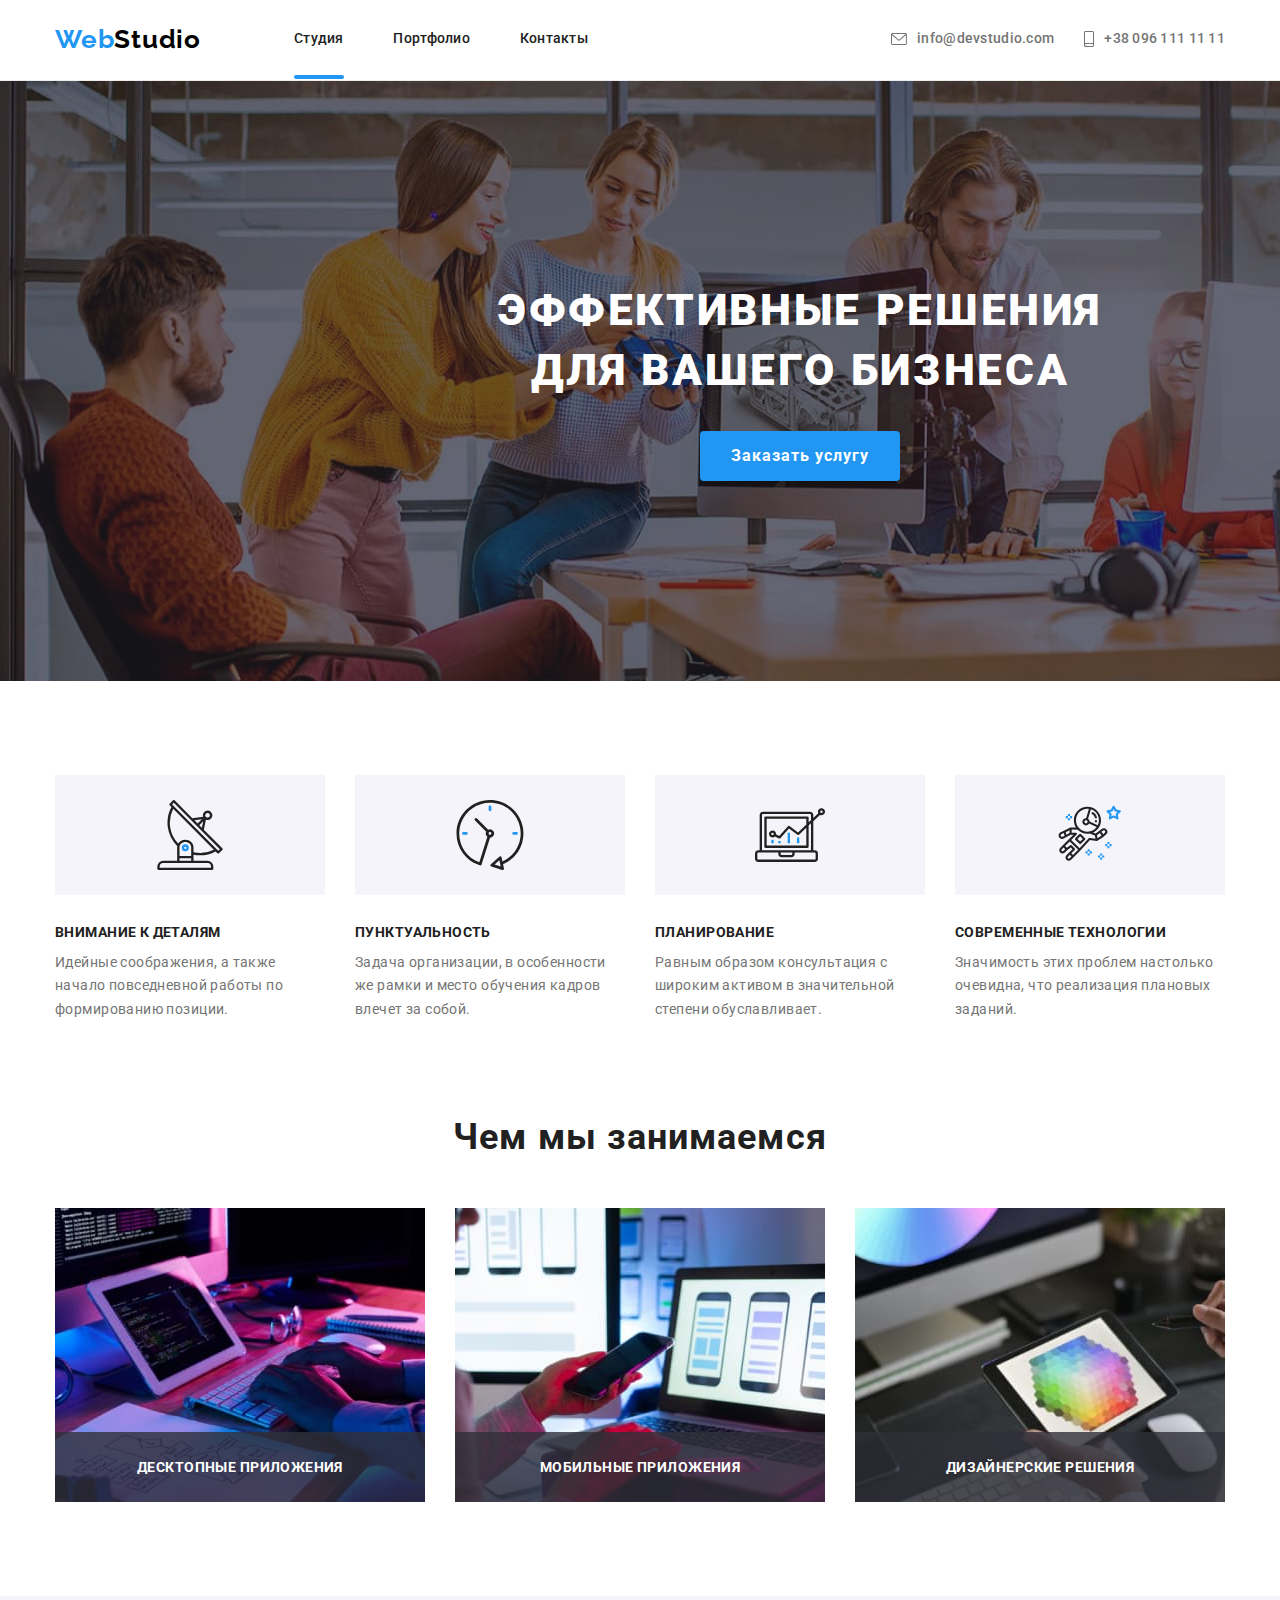
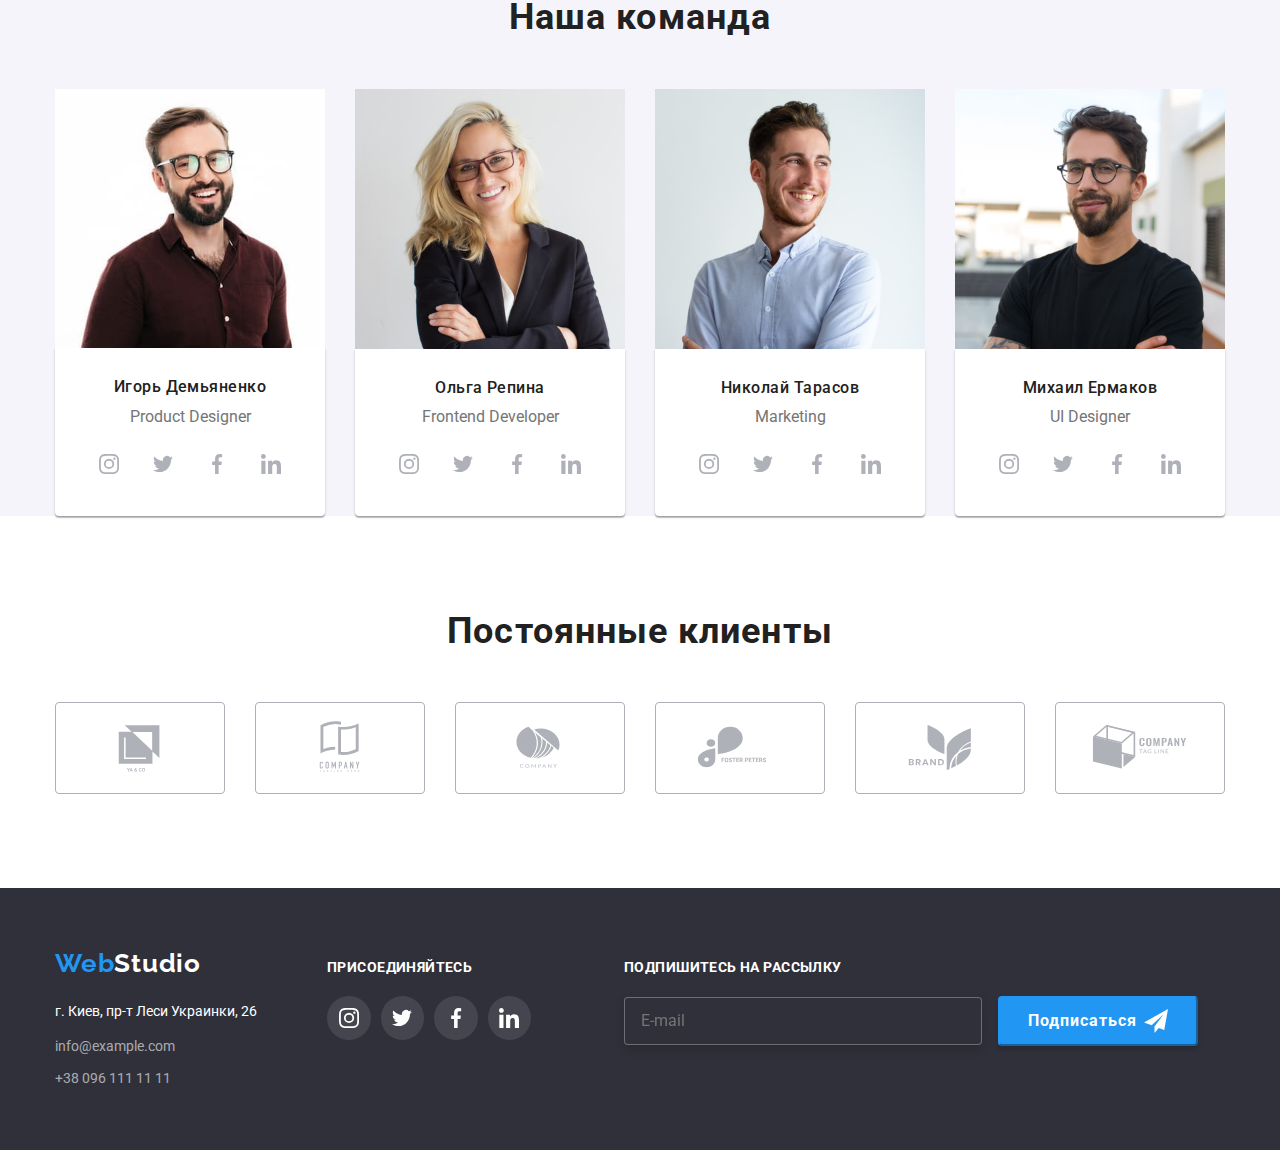
==== commit 2afd59b2: "clean" ====
--- a/index.html
+++ b/index.html
@@ -38,11 +38,21 @@
                         </li>
                     </ul>
                 </nav>
-            
-                <!-- e-mail address -->
-                <a class="email" href="mailto:info@devstudio.com">info@devstudio.com</a>
+                
+                <a class="header-contacts email" href="mailto:info@devstudio.com">
+                    <svg class="envelope">
+                        <use href="./images/sprite.svg#envelope" ></use>
+                    </svg>
+                info@devstudio.com</a>
+                    
                 <!-- phone number-->
-                <a class="tel" href="tel:+380961111111">+38 096 111 11 11</a>
+                
+                <a class="header-contacts tel" href="tel:+380961111111">
+                    <svg class="smartphone">
+                        <use href="./images/sprite.svg#smartphone"></use>
+                    </svg>+38 096 111 11 11
+                </a>
+
             </div>
         </header>
     
@@ -57,7 +67,7 @@
 
             <section class="destination ">
                 <ul class="destination-item container" >
-                    <li class="destination-box icon-antenna" id="5">
+                    <li class="destination-box icon-antenna">
                         <div class="dest-befor">
                             <svg class="dest-img">
                                 <use href="./images/sprite.svg#antenna"></use>
@@ -373,46 +383,70 @@
                             Оставьте свои данные, мы вам перезвоним
                         </h3>
                         <div class="form-input">
-                            <label for="f-name" class="form-list-name">Имя</label>
-                            <div class="f-svg">
-                                 <input type="text" name="user-name" autofocus  class="form-input-field form-input-field-name" 
-                                placeholder="Микола Франкиш" id="f-name"/>
-                                <svg class="form-svg">
-                                    <use href="./images/sprite.svg#person" ></use>
-                                </svg>
-                               
-                            </div>
-                            <label for="f-tel" class="form-list-name">Телефон</label>
-                            <div class="f-svg">
-                                <input type="tel" name="user-tel" class="form-input-field form-input-field-tel" placeholder="+380 96-111-1111" id="f-tel"/>
-                                <svg class="form-svg">
-                                    <use href="./images/sprite.svg#phone" ></use>
-                                </svg>
-                                
-                            </div>
-                            <label for="f-mail" class="form-list-name">Почта</label>
-                            <div class="f-svg">
-                                <input type="email" name="user-email" class="form-input-field form-input-field-mail" id="f-mail"/>
-                                <svg class="form-svg">
-                                    <use href="./images/sprite.svg#email" ></use>
-                                </svg>
-                                
-                            </div>
+
+                            <label for="f-name" class="form-list-name">Имя
+                                <div class="f-svg">
+                                    <input type="text" 
+                                        name="user-name" 
+                                        autofocus  
+                                        class="form-input-field form-input-field-name" 
+                                        placeholder="Микола Франкиш" 
+                                        id="f-name"/>
+                                    <svg class="form-svg">
+                                        <use href="./images/sprite.svg#person" ></use>
+                                    </svg>
+                                </div>
+                            </label>
+                            <label for="f-tel" class="form-list-name">Телефон
+                                <div class="f-svg">
+                                    <input type="tel" 
+                                        name="user-tel" 
+                                        class="form-input-field form-input-field-tel" 
+                                        placeholder="+380 96-111-1111" id="f-tel"/>
+                                    <svg class="form-svg">
+                                        <use href="./images/sprite.svg#phone" ></use>
+                                    </svg>
+                                </div>
+                            </label>    
+                            <label for="f-mail" class="form-list-name">Почта
+                                <div class="f-svg">
+                                    <input type="email" name="user-email" class="form-input-field form-input-field-mail" id="f-mail"/>
+                                    <svg class="form-svg">
+                                        <use href="./images/sprite.svg#email" ></use>
+                                    </svg>
+                                    
+                                </div>
+                            </label>
+
                             <label for="f-comment" for="comment" class="form-list-name">Комментарий</label>
                             <div class="f-svg">
                                 <textarea name="user-comment" id="comment"  rows="6" class="form-comment form-input-field" placeholder="Введите текст" id="f-comment"></textarea>
                             </div>
                         </div>
+
                         <label class="label-checkbox">
-                            <input type="checkbox" name="form-checkbox" class="form-checkbox visuality-hidden">Соглашаюсь с рассылкой и принимаю <a href="#" class="contract">Условия договора</a> 
+                            
+                            <input type="checkbox" 
+                                name="form-checkbox" 
+                                class="form-checkbox visuality-hidden">
+
+                            <svg class="checkbox-check">
+                                <use href="./images/sprite.svg#not-check"></use>
+                            </svg>
+                            <svg class="checkbox-check checkbox-not-check">
+                                <use href="./images/sprite.svg#check"></use>
+                            </svg>
+                                Соглашаюсь с рассылкой и принимаю 
+                                <a href="#" class="contract">Условия договора
+                                </a> 
                         </label>
+
                         <button type="submit" class="form-button">Отправить
                         </button>
                         
                     </form>
                     <button class="mdl-button" type="button" data-modal-close>
                         <a href="./index.html" class="cls-btn">
-                            <!-- <img src="./images/close.svg" alt="X"> -->
                             <svg class="cls-mdl-button-svg">
                                 <use  href="./images/sprite.svg#close"></use>
                             </svg>
@@ -484,7 +518,7 @@
                         <input type="email" placeholder="E-mail" class="footer-input">
                         <button type="submit" class="footer-form-btn">Подписаться
                             <svg class="footer-send-svg">
-                                <use href="./modal/modal-symbols.svg#send" class="f-s"></use>
+                                <use href="./images/sprite.svg#send" class="f-s"></use>
                             </svg>
                         </button>
                 </form>
--- a/css/styles.css
+++ b/css/styles.css
@@ -3,8 +3,6 @@
     --main-color-light-theme: #212121;
     --main-color-dark-theme: #FFFFFF;
 }
-
-
 
 h1,
 h2,
@@ -132,7 +130,6 @@
      .nav-link-list::after,
 .port-nav-link-list::after {
     content: "";
-
     position: absolute;
     left: 0;
     top:calc(50% + 40px - 4px);
@@ -147,8 +144,19 @@
     color: var(--accent-color);
 }
 
-.nav-mail {
-    position: relative;
+     /* ==== email, tel ======= */
+
+.header-contacts {
+    display: flex;
+    align-items: center;
+    font-weight: 500;
+    font-size: 14px;
+    line-height: 1.14;
+    letter-spacing: 0.02em;
+    text-decoration: none;
+
+    color: #757575;
+    transition: color 250ms cubic-bezier(0.4, 0, 0.2, 1);
 }
 
 .email {
@@ -156,73 +164,39 @@
     margin-left: auto;
 }
 
-.email,
-.tel {
-    display: inline-block;
-    font-weight: 500;
-    font-size: 14px;
-    line-height: 1.14;
-    letter-spacing: 0.02em;
-    text-decoration: none;
-
-    color: #757575;
-    transition: color 250ms cubic-bezier(0.4, 0, 0.2, 1);
-}
-
-.email::before,
-.tel::before {
-    content: "";
-    display: inline-block;
-    vertical-align: middle;
+.envelope,
+.smartphone {
     margin-right: 10px;
-    background-repeat: no-repeat;
+    padding: 0;
     background-size: contain;
-    /* color: #757575; */
-    fill: red;
-}
-
-/* envelope */
-.email::before {
-    content: "";
-    display: inline-block;
+    fill: #757575;
+
+    transition: fill 250ms cubic-bezier(0.4, 0, 0.2, 1);
+}
+
+.envelope {
     width: 16px;
     height: 12px;
-    vertical-align: middle;
-    margin-right: 10px;
-    background-repeat: no-repeat;
-    background-size: contain;
-    /* background-color: #655092; */
-    background-image: url(../images/sprite.svg#envelope);
-    
-    fill: #757575;
-    transition: background-image 250ms cubic-bezier(0.4, 0, 0.2, 1);
-}
-
-.tel::before {
+}
+
+.smartphone {
     width: 10px;
     height: 16px;
-    background-image: url(../images/main/header/smartphone.svg);
-    transition-property: background-image;
-    transition: background-image 250ms cubic-bezier(0.4, 0, 0.2, 1)
-}
-
-.tel:hover::before,
-.tel:focus::before {
-    background-image: url(../images/main/header/smartphone-hover.svg);
-}
-
-.email:hover::before,
-.email:focus::before {    
-    background-image: url(../images/main/header/envelope-hover.svg);
 }
 
 .email:hover,
 .email:focus,
 .tel:hover,
-.tel:focus {
+.tel:focus  {
     color: var(--accent-color);
 }
 
+.email:hover .envelope,
+.email:focus .envelope,
+.tel:hover .smartphone,
+.tel:focus .smartphone {
+    fill: var(--accent-color);
+}
 
 /*==================== /HEADER ====================*/
 
@@ -337,27 +311,19 @@
     width: 100%;
     padding: 11px 12px;
     padding-left: 42px;
-    /* border: 1px solid rgba(33, 33, 33, 0.2); */
     border: none;
     border-radius: 4px;
     font-size: 14px;
     outline: none;
+    cursor: pointer;
+    border: 1px solid rgba(33, 33, 33, 0.2);
+
+    transition: border 250ms cubic-bezier(0.4, 0, 0.2, 1);
 }
 
 .f-svg {
     position: relative;
     margin-bottom: 10px;
-    cursor: pointer;
-    border: 1px solid rgba(33, 33, 33, 0.2);
-    border-radius: 4px;
-    transition: border-color 250ms cubic-bezier(0.4, 0, 0.2, 1);
-}
-
-.f-svg:hover,
-.f-svg:focus {
-    /* fill: var(--accent-color); */
-    border: 1px solid var(--accent-color);
-    /* border-radius: 4px; */
 }
 
 .form-svg {
@@ -375,11 +341,13 @@
     transition: fill 250ms cubic-bezier(0.4, 0, 0.2, 1);
 } 
 
-.f-svg:hover .form-svg {
-    fill: var(--accent-color);
-}
-
-.f-svg:focus .form-svg {
+.form-input-field:hover,
+.form-input-field:focus {
+    border: 1px solid var(--accent-color);
+}
+
+.form-input-field:hover + .form-svg,
+.form-input-field:focus + .form-svg {
     fill: var(--accent-color);
 }
 
@@ -407,7 +375,6 @@
     padding: 10px 55px;
     color: var(--main-color-dark-theme);
     background: #188CE8;
-    /* box-shadow: 0px 4px 4px rgba(0, 0, 0, 0.15); */
     border-radius: 4px;
     border-color: #188CE8;
     transition: border-color 250ms cubic-bezier(0.4, 0, 0.2, 1),
@@ -438,7 +405,7 @@
     color: #757575;
 }
 
-/* .visuality-hidden {
+.visuality-hidden {
     position: absolute;
     width: 1px;
     height: 1px;
@@ -447,21 +414,27 @@
     border: 0;
     clip: rect(0 0 0 0);
     overflow: hidden;
-} */
-
-.form-checkbox  {
-    appearance: none;
+}
+
+.checkbox-check {
     position: absolute;
     left: 12px;
     top: 50%;
     transform: translateY(-50%);
     width: 16px;
     height: 15px;
-    background-image: url(../images/icon-not-check.svg);
-}
-
-.form-checkbox:checked {
-    background-image: url(../images/icon-check.svg);
+}
+
+.checkbox-not-check {
+    visibility: hidden;
+}
+
+.form-checkbox:checked + .checkbox-check{
+    visibility: hidden;
+}
+
+.form-checkbox:checked ~ .checkbox-not-check {
+    visibility: visible;
 }
 
 .contract {
@@ -540,9 +513,6 @@
     letter-spacing: 0.06em;
     color: var(--main-color-dark-theme);
 
-    /* transition-property: background-color;
-    transition-duration: 250ms;*/
-    transition-property: background-color;
     transition: 250ms cubic-bezier(0.4, 0, 0.2, 1);
 }
 
@@ -562,10 +532,6 @@
 
 
 /* =================== destination ====================*/
-
-/* .destination {
-    padding-bottom: 94px;
-} */
 
 .destination-item {
     display: flex;
@@ -598,12 +564,6 @@
     width: 70px;
     height: 70px;
 }
-/* =================== /destination ====================*/
-
-
-
-
-
 
 .destination-title-item {
     font-weight: 700;
@@ -624,13 +584,13 @@
     color: #757575;
 }
 
+/* =================== /destination ====================*/
+
+
+
 
 
 /* =================== business-photo ====================*/
-
-/* .business-photo {
-    padding-bottom: 94px;
-} */
 
 .business-photo-title {
     text-align: center;
@@ -670,7 +630,6 @@
     font-weight: 700;
     font-size: 14px;
     line-height: 1.12;
-    /* text-align: center; */
     letter-spacing: 0.03em;
     text-transform: uppercase;
 
@@ -789,9 +748,6 @@
 
 
 /* =================== clients ====================*/
-/* .clients {
-    padding: 94px 0px;
-} */
 
 .clients-title {
     margin-bottom: 50px;
@@ -843,7 +799,6 @@
 }
 /* =================== /clients ====================*/
 
-
 /*==================== /MAIN ====================*/
 
 
@@ -853,7 +808,6 @@
 .footer {
     background-color: #2F303A;
     padding: 60px 0px;
-    /*  margin-top: -85px; */
     display: flex;
     flex-direction: column;
 }
@@ -962,10 +916,10 @@
 
 .footer-form-btn {
     position: relative;
+    width: 200px;
+    height: 50px;
     text-align: start;
     padding: 0 28px;
-    width: 200px;
-    height: 50px;
     cursor: pointer;
 
     font-weight: 700;
@@ -1012,10 +966,6 @@
 
 
 /*==================== PORTFOLIO-MAIN ====================*/
-/*
-.port-background {
-    filter: drop-shadow(0px 4px 4px rgba(0, 0, 0, 0.25));
-} */
 
 .port-portfolio {
     color: var(--accent-color);
@@ -1101,7 +1051,6 @@
     padding: 63px 24px;
     background-color: var(--accent-color);
     opacity: 0.9;
-    /* background: rgba(33, 150, 243, 0.9); */
     outline: var(--accent-color);
     transform: translateY(100%);
     transition-property: transform;
@@ -1149,4 +1098,4 @@
     color: #757575;
 }
 
-/*==================== /PORT-MAIN ====================*/
+/*==================== /PORT-MAIN ====================*/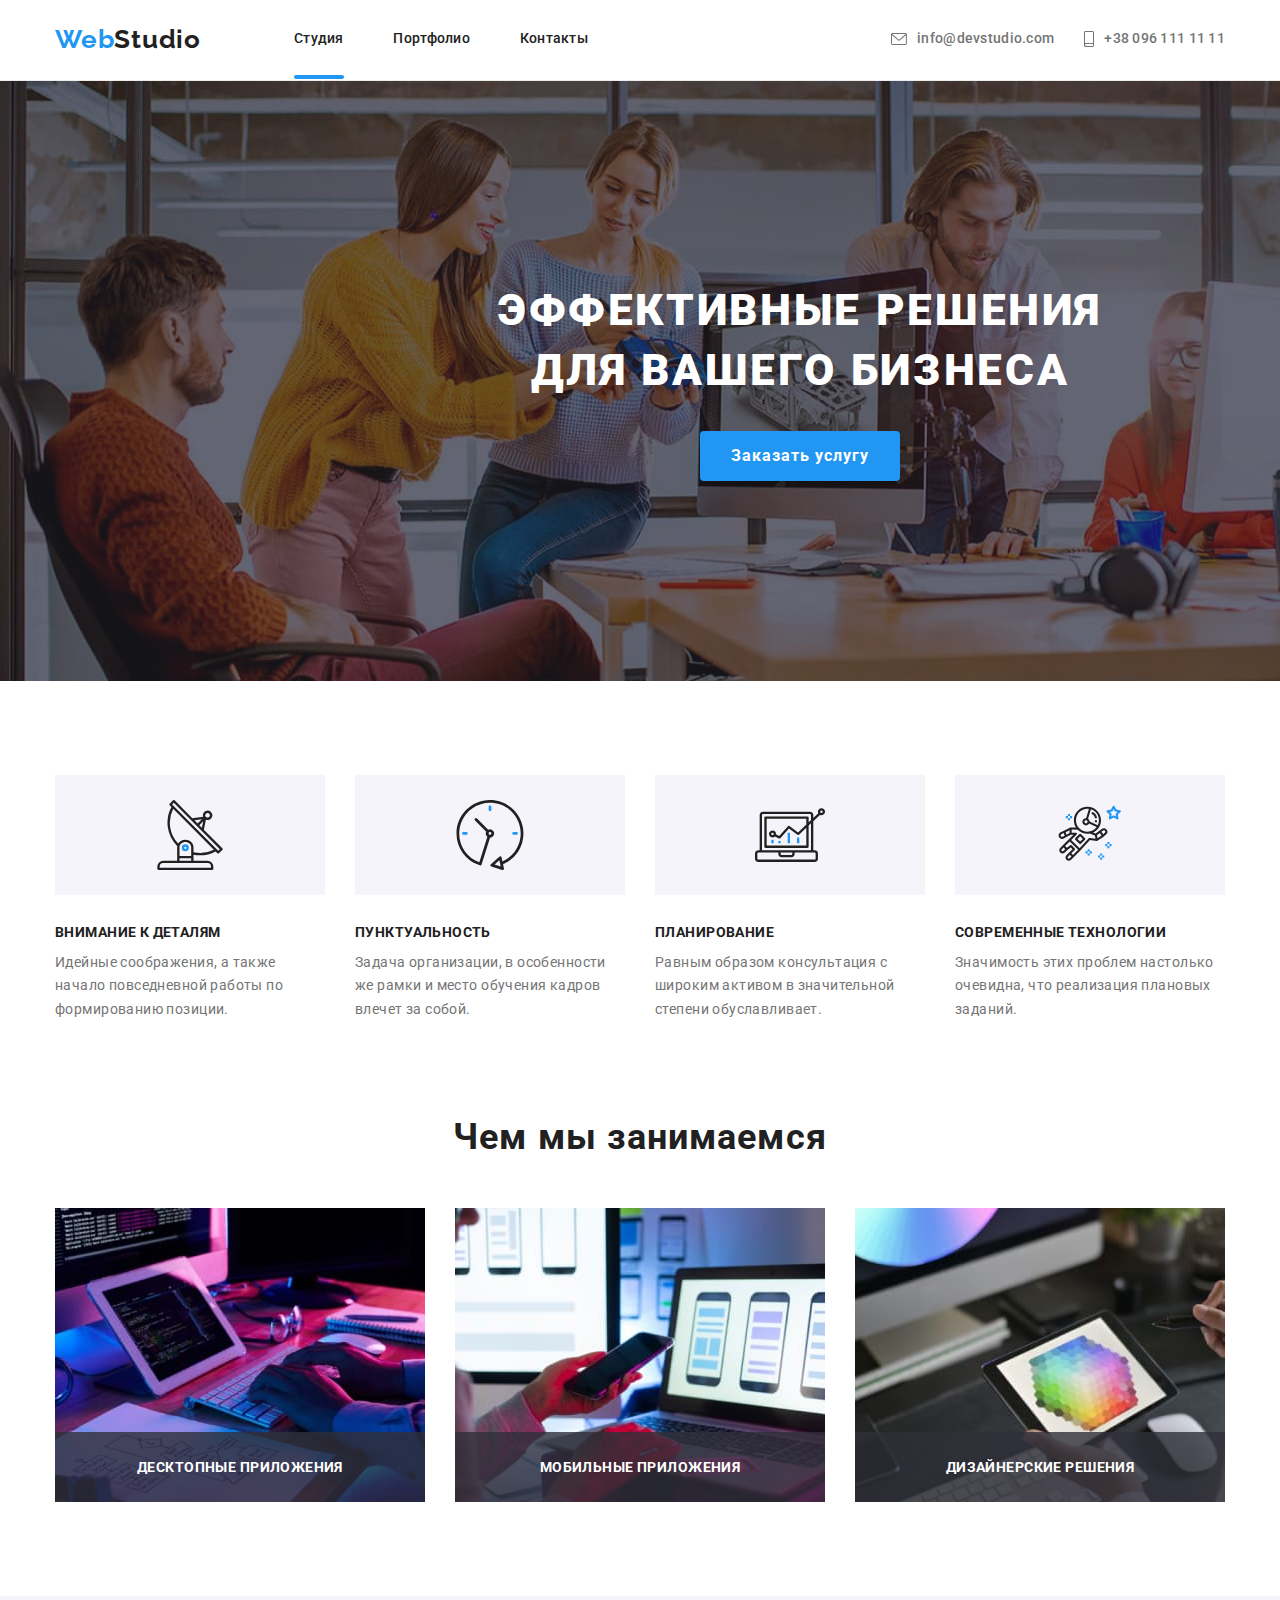
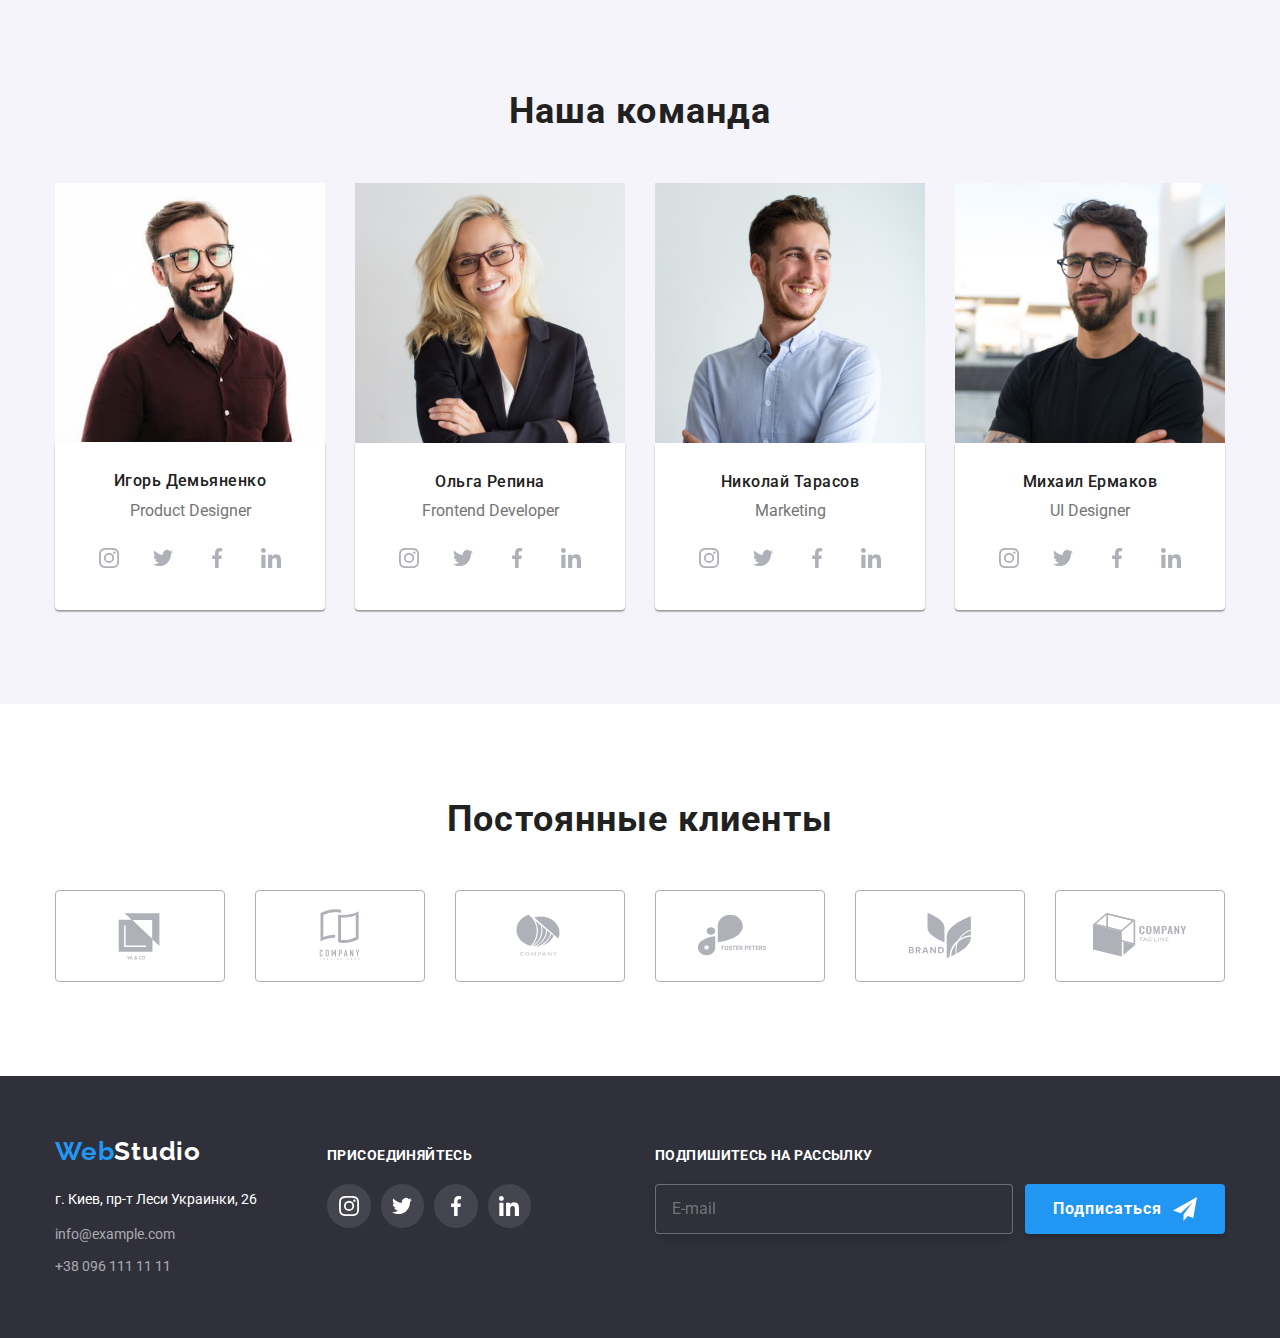
==== commit cb62dc44: "hw-07" ====
--- a/index.html
+++ b/index.html
@@ -8,7 +8,10 @@
         
         
         <link rel="stylesheet" href="https://cdn.jsdelivr.net/npm/modern-normalize@1.1.0/modern-normalize.min.css">
-        <link rel="stylesheet" href="./css/styles.css">
+        <link rel="stylesheet" href="./css/main.min.css">
+        <!-- <link rel="stylesheet" href="./css/styles.css"> -->
+
+
         <link rel="preconnect" href="https://fonts.googleapis.com">
         <link rel="preconnect" href="https://fonts.gstatic.com" crossorigin>
         <link href="https://fonts.googleapis.com/css2?family=Raleway:wght@700&family=Roboto:wght@400;500;700;900&display=swap"
@@ -124,7 +127,7 @@
 
             <section class="business-photo" >
                 <div class="container">
-                    <h2 class="business-photo-title">Чем мы занимаемся</h2>
+                    <h3 class="section-title">Чем мы занимаемся</h3>
                     <ul class="business-photo-item">
                         <li class="business-photo-img"><img src="./images/main/img1.jpg" alt="фото" width="370">
                             <div class="business-block">
@@ -147,7 +150,7 @@
 
             <section class="personal">
                 <div class="container" >
-                    <h2 class="personal-title">Наша команда</h2>
+                    <h3 class="section-title">Наша команда</h3>
                         <ul  class="team">
                             <li class="own-data">
                                 <img src="./images/main/1.jpg" class="team-photo" alt="фото" width="270" >
@@ -321,7 +324,7 @@
 
             <section class="clients">
                 <div class="container">
-                    <h3 class="clients-title">Постоянные клиенты</h3>
+                    <h3 class="section-title">Постоянные клиенты</h3>
                     <ul class="clients-icons">
                         <li class="clients-icon-list ">
                                 <a href="#" alt="link" class="clients-link">
@@ -418,10 +421,16 @@
                                 </div>
                             </label>
 
-                            <label for="f-comment" for="comment" class="form-list-name">Комментарий</label>
-                            <div class="f-svg">
-                                <textarea name="user-comment" id="comment"  rows="6" class="form-comment form-input-field" placeholder="Введите текст" id="f-comment"></textarea>
-                            </div>
+                            <label for="f-comment" for="comment" class="form-list-name">Комментарий
+                                <div class="f-svg">
+                                    <textarea name="user-comment" 
+                                            rows="6" 
+                                            class="form-comment form-input-field" 
+                                            placeholder="Введите текст" 
+                                            id="f-comment"></textarea>
+                                
+                                </div>
+                            </label>
                         </div>
 
                         <label class="label-checkbox">
@@ -441,7 +450,7 @@
                                 </a> 
                         </label>
 
-                        <button type="submit" class="form-button">Отправить
+                        <button type="submit" class="button form-button">Отправить
                         </button>
                         
                     </form>
@@ -479,8 +488,9 @@
                     <p class="footer-list">Присоединяйтесь</p>
                     <ul class="footer-icons">
                         <li class="team-icon-list">
-                            <a href="https://www.instagram.com
-" alt="instagram" class="team-a-icons  footer-a-icons">
+                            <a  href="https://www.instagram.com" 
+                                alt="instagram" 
+                                class="team-a-icons  footer-a-icons">
                                 <svg class="team-list">
                                     <use href="./images/sprite.svg#instagram" class="footer-icon">
                                     </use>
@@ -515,12 +525,14 @@
                 </div>
                 <form class="footer-form">
                     <h3 class="footer-form-title">Подпишитесь на рассылку</h3>
+                    <div class="footer-form-mail-btn">
                         <input type="email" placeholder="E-mail" class="footer-input">
-                        <button type="submit" class="footer-form-btn">Подписаться
+                        <button type="submit" class="button footer-form-btn">Подписаться
                             <svg class="footer-send-svg">
                                 <use href="./images/sprite.svg#send" class="f-s"></use>
                             </svg>
                         </button>
+                    </div>
                 </form>
             </div>
        </footer>
--- a/css/main.min.css
+++ b/css/main.min.css
@@ -0,0 +1 @@
+:root{--accent-color: #2196F3;--main-color-light-theme: #212121;--second-color-light-theme: #757575;--main-color-dark-theme: #FFFFFF;--form-btn-color: #188CE8;--color-light-theme: #FFFFFF;--header-border-bttm: #ECECEC;--svg-fill-main-color: #757575;--placeholder-color: #757575;--linear-gradient-color-from: rgba(47, 48, 58, 0.4);--linear-gradient-color-to: rgba(47, 48, 58, 0.4);--hero-btn-hover-color: #2196F3;--dest-background-color: #F5F4FA;--dest-hover-border-color: #000000;--busness-background-color: rgba(47, 48, 58, 0.8);--personal-background-color: #F5F4FA;--button-box-shadow: 0px 4px 4px rgba(0, 0, 0, 0.15);--team-shadow-card: 0px 1px 3px rgba(0, 0, 0, 0.12), 0px 1px 1px rgba(0, 0, 0, 0.14), 0px 2px 1px rgba(0, 0, 0, 0.2);--clients-card-main-color: #AFB1B8;--modal-background-color-backdrop: rgba(0, 0, 0, 0.1);--modal-background-color: #FFFFFF;--footer-background-color: #2F303A;--footer-address-color: rgba(255, 255, 255, 0.6);--footer-icons-background-color: rgba(255, 255, 255, 0.1);--footer-send-icon: #FFFFFF;--transition-dur-fun: 250ms cubic-bezier(0.4, 0, 0.2, 1);--portfolio-button-background-color: #F5F4FA;--portfolio-project-background: #FFFFFF;--portfolio-drop-shadow: drop-shadow(0px 4px 4px rgba(0, 0, 0, 0.25));--portfolio-link-color: #757575;--portfolio-title-link: #EEEEEE}.visuality-hidden{position:absolute;width:1px;height:1px;padding:0;margin:-1px;border:0;clip:rect(0 0 0 0);overflow:hidden}h1,h2,h3,h4,p{margin:0;padding:0}img{display:block;padding-left:0}body{margin-left:auto;margin-right:auto}html,body,header,footer,.port-main{font-family:"Roboto";font-style:normal;box-sizing:border-box;text-decoration:none}link{text-decoration:none}button{cursor:pointer;padding:0}ul,nl{list-style-type:NONE;font-size:0;padding:0}section{padding:94px 0}.container{width:1200px;margin-left:auto;margin-right:auto;padding-left:15px;padding-right:15px;box-sizing:border-box}.button{display:block;width:200px;height:50px;margin-right:auto;margin-left:auto;align-items:center;text-align:center;background:var(--accent-color);border:0px;box-shadow:var(--button-box-shadow);border-radius:4px;font-weight:700;font-size:16px;line-height:1.75;letter-spacing:.06em;color:var(--main-color-dark-theme);transition:var(--transition-dur-fun)}.button:hover,.button:focus{background-color:var(--hero-btn-hover-color);border-color:var(--main-color-dark-theme)}.section-title{text-align:center;font-style:normal;font-weight:700;font-size:36px;line-height:1.17;letter-spacing:.03em;margin-bottom:50px;color:var(--main-color-light-theme)}.backdrop{position:fixed;top:0;left:0;width:100%;height:100%;background-color:var(--modal-background-color-backdrop);opacity:1;transition:opacity}.backdrop.is-hidden{opacity:0;pointer-events:none;transform:translate(-50%, -50%) scale(1.1)}.modal{position:absolute;top:50%;left:50%;width:528px;min-height:581px;padding:40px;transform:translate(-50%, -50%) scale(1);opacity:1;background:var(--modal-background-color);box-shadow:0px 1px 3px rgba(0,0,0,.12),0px 1px 1px rgba(0,0,0,.14),0px 2px 1px rgba(0,0,0,.2);border-radius:4px;transition:transform var(--transition-dur-fun),opacity var(--transition-dur-fun)}.backdrop.is-hidden .modal{opacity:0}.mdl-button{position:absolute;top:8px;right:8px;width:30px;height:30px;border:0;margin:0;background-color:var(--main-color-dark-theme)}.cls-mdl-button-svg{height:30px;width:30px;fill:var(--dest-hover-border-color);border-radius:50%;border:1px solid rgba(0,0,0,.1);transition:fill var(--transition-dur-fun)}.cls-mdl-button-svg:hover,.cls-mdl-button-svg:focus{fill:var(--accent-color)}.form-title{font-weight:700;font-size:20px;line-height:1.15;text-align:center;letter-spacing:.03em;margin-bottom:12px;color:var(--main-color-light-theme)}.form-input{display:flex;flex-direction:column;margin-bottom:10px}.form-list-name{display:flex;flex-direction:column;margin-bottom:4px;font-weight:400;font-size:12px;line-height:1.12;letter-spacing:.01em;color:var(--second-color-light-theme)}.form-input-field{width:100%;padding:11px 12px;padding-left:42px;border:none;border-radius:4px;font-size:14px;outline:none;cursor:pointer;border:1px solid rgba(33,33,33,.2);transition:border var(--transition-dur-fun)}.form-input-field:hover,.form-input-field:focus{border:1px solid var(--accent-color)}.form-input-field input::placeholder{color:var(--placeholder-color)}.f-svg{position:relative;margin-bottom:10px}.form-svg{position:absolute;content:"";display:inline-block;top:50%;left:12px;transform:translateY(-50%);background-repeat:no-repeat;background-size:contain;width:18px;height:18px;fill:var(--main-color-light-theme);transition:fill var(--transition-dur-fun)}.form-input-field:hover+.form-svg,.form-input-field:focus+.form-svg{fill:var(--accent-color)}.form-solusion{font-weight:400;font-size:14px;line-height:1.71;letter-spacing:.03em;margin-bottom:30px;color:var(--second-color-light-theme)}.form-button{padding:10px 55px;background:var(--form-btn-color);border-color:var(--form-btn-color);transition:border-color var(--transition-dur-fun),box-shadow var(--transition-dur-fun)}.form-button:hover,.form-button:focus{box-shadow:0px 4px 4px rgba(0,0,0,.15)}.label-checkbox{position:relative;display:inline-block;align-items:center;text-align:right;padding-right:12px;margin-bottom:30px;width:100%;font-weight:400;font-size:14px;line-height:1.71;letter-spacing:.03em;color:var(--svg-fill-main-color)}.checkbox-check{position:absolute;left:12px;top:50%;transform:translateY(-50%);width:16px;height:15px}.form-checkbox:checked+.checkbox-check{visibility:hidden}.checkbox-not-check{visibility:hidden}.form-checkbox:checked~.checkbox-not-check{visibility:visible}.contract{font-weight:400;font-size:14px;line-height:1.71;letter-spacing:.03em;color:var(--accent-color)}.form-comment{resize:none;font-weight:400;font-size:14px;line-height:1.12;letter-spacing:.01em;padding:12px 16px}.main-header{border-bottom:1px solid var(--header-border-bttm)}.box{padding-top:24px;padding-bottom:25px;display:flex;align-items:center}.main-logo{margin-right:93px}.logo{font-family:"Raleway",sans-serif;font-weight:700;font-size:26px;line-height:1.19;letter-spacing:.03em;text-decoration:none}.logo-web{text-decoration:var(--color-light-theme);color:var(--accent-color);transition:text-decoration var(--transition-dur-fun)}.logo-web:hover,.logo-web:focus{text-decoration:2px solid var(--accent-color) underline}.logo-studio{color:var(--main-color-light-theme)}.navigation{top:32px;width:294px;display:flex;justify-content:space-between}.nav-link{font-weight:500;font-size:14px;line-height:1.14;letter-spacing:.02em;text-decoration:none;color:var(--main-color-light-theme);transition-property:color;transition:color var()}.nav-link:hover,.nav-link:focus{color:var(--accent-color)}.nav-list{position:relative}.nav-link-list::after,.port-nav-link-list::after{content:"";position:absolute;left:0;top:calc(50% + 40px - 4px);width:100%;height:4px;background-color:var(--accent-color);border-radius:2px}.header-contacts{display:flex;align-items:center;font-weight:500;font-size:14px;line-height:1.14;letter-spacing:.02em;text-decoration:none;color:var(--second-color-light-theme);transition:color var(--transition-dur-fun)}.email{margin-right:30px;margin-left:auto}.email:hover,.email:focus{color:var(--accent-color)}.tel:hover,.tel:focus{color:var(--accent-color)}.envelope,.smartphone{margin-right:10px;padding:0;background-size:contain;fill:var(--svg-fill-main-color);transition:fill var(--transition-dur-fun)}.email:hover .envelope,.email:focus .envelope,.tel:hover .envelope,.tel:focus .envelope,.email:hover .smartphone,.email:focus .smartphone,.tel:hover .smartphone,.tel:focus .smartphone{fill:var(--accent-color)}.envelope{width:16px;height:12px}.smartphone{width:10px;height:16px}.hero{width:1600px;margin-left:auto;margin-right:auto;padding-top:200px;padding-bottom:200px;align-items:center}.with-img{background-image:linear-gradient(to top, var(--linear-gradient-color-from), var(--linear-gradient-color-to)),url("../images/main/bckgrnd-img.jpg"),linear-gradient(to top, var(--linear-gradient-color-from), var(--linear-gradient-color-to));content:"";background-repeat:no-repeat}.hero-title{font-weight:900;font-size:44px;line-height:1.36;text-align:center;letter-spacing:.06em;text-transform:uppercase;color:var(--main-color-dark-theme);margin-bottom:30px}.destination-item{display:flex;justify-content:space-between}.destination-box{width:calc((100% - 90px)/4);font-size:1rem}.dest-befor{height:120px;display:flex;justify-content:center;align-items:center;background-color:var(--dest-background-color);border:none;transition-property:filter,border;transition:filter var(--transition-dur-fun),border var(--transition-dur-fun)}.dest-befor:hover{filter:drop-shadow(0px 4px 4px rgba(0, 0, 0, 0.25));border:1px solid var(--dest-hover-border-color)}.dest-img{width:70px;height:70px}.destination-title-item{font-weight:700;font-size:14px;line-height:1.14;letter-spacing:.03em;text-transform:uppercase;padding-top:30px;margin-bottom:10px;color:var(--main-color-light-theme)}.destination-link{font-weight:400;font-size:14px;line-height:1.71;letter-spacing:.03em;color:var(--second-color-light-theme)}.business-photo{padding-top:0}.business-photo-item{display:flex;flex-direction:row;justify-content:space-between}.business-photo-img{position:relative;width:calc((100% - 60px)/3)}.business-block{position:absolute;width:100%;height:70px;align-items:center;bottom:0;display:flex;justify-content:center;background-color:var(--busness-background-color)}.bsn-info{font-weight:700;font-size:14px;line-height:1.12;letter-spacing:.03em;text-transform:uppercase;color:var(--main-color-dark-theme)}.personal{background-color:var(--personal-background-color)}.team{display:flex;justify-content:space-between}.own-data{background:var(--main-color-dark-theme);text-align:center}.name-job{box-shadow:var(--team-shadow-card);border-radius:0px 0px 4px 4px}.name{padding-top:30px;padding-bottom:10px;font-weight:500;font-size:16px;line-height:1.17;letter-spacing:.03em;color:var(--main-color-light-theme)}.job-name{font-weight:400;font-size:16px;line-height:1.19;color:var(--second-color-light-theme)}.team-icons{display:flex;padding:16px 32px 30px 32px;justify-content:space-between;fill:var(--second-color-light-theme)}.team-icon-list{width:calc((100% - 30px)/4)}.team-a-icons{width:100%;height:44px;border-radius:50%;display:flex;justify-content:center;align-items:center;background-color:var(--main-color-dark-theme);border-color:var(--main-color-dark-theme);fill:var(--clients-card-main-color);transition-property:fill;transition:fill var(--transition-dur-fun),background-color var(--transition-dur-fun)}.team-a-icons:hover,.team-a-icons:focus{border-radius:50%;fill:var(--main-color-dark-theme);background-color:var(--accent-color);border:var(--accent-color);outline:none}.team-list{content:"";background-repeat:no-repeat;width:20px;height:20px;background-size:contain}.clients-icons{display:flex;justify-content:space-between}.clients-icon-list{width:calc((100% - 150px)/6);height:92px}.clients-link{width:100%;height:100%;display:flex;justify-content:center;align-items:center;background-color:var(--main-color-dark-theme);border:1px solid var(--clients-card-main-color);border-radius:4px;fill:var(--clients-card-main-color);transition-property:fill;transition:fill var(--transition-dur-fun),border var(--transition-dur-fun)}.clients-link:focus,.clients-link:hover{outline:none;border:1px solid var(--accent-color);fill:var(--accent-color)}.clients-list{width:106px;height:60px;border:none}.port-portfolio{color:var(--accent-color)}.port-main{padding-top:94px}.port-box{display:flex;flex-direction:row;align-items:center}.port-filters{margin-bottom:50px;justify-content:center;display:flex;flex-direction:row;text-align:center}.port-filters .port-button{padding:6px 22px;background-color:var(--portfolio-button-background-color);font-weight:500;font-size:16px;line-height:1.625;letter-spacing:.03em;margin-right:8px;border-radius:4px;border:var(--portfolio-button-background-color);color:var(--main-color-light-theme);transition-property:filter;transition:filter var(--transition-dur-fun),background-color var(--transition-dur-fun),color var(--transition-dur-fun)}.port-filters .port-button:hover,.port-filters .port-button:focus{background-color:var(--accent-color);color:var(--main-color-dark-theme);filter:drop-shadow(0px 4px 4px rgba(0, 0, 0, 0.25));outline:none}.port-button{padding:6px 22px;background-color:var(--portfolio-button-background-color);font-weight:500;font-size:16px;line-height:1.625;letter-spacing:.03em;margin-right:8px;border-radius:4px;border:var(--portfolio-button-background-color);color:var(--main-color-light-theme);transition-property:filter;transition:filter var(--transition-dur-fun),background-color var(--transition-dur-fun),color var(--transition-dur-fun)}.port-button:hover,.port-button:focus{background-color:var(--accent-color);color:var(--main-color-dark-theme);filter:drop-shadow(0px 4px 4px rgba(0, 0, 0, 0.25));outline:none}.port-projects{display:flex;flex-wrap:wrap;gap:30px}.port-projects .port-project{position:relative;width:calc((100% - 60px)/3);background:#fff;overflow:hidden;transition-property:filter;transition:filter var(--transition-dur-fun)}.port-projects .port-project:hover{filter:var(--portfolio-drop-shadow)}.port-overlay-overflow{display:inline-block;content:"";position:absolute;top:0;left:0;width:100%;height:294px;overflow:hidden}.port-overlay-overflow .port-overlay{display:inline-block;content:"";position:absolute;top:0;left:0;width:100%;height:100%;padding:63px 24px;background-color:var(--accent-color);opacity:.9;outline:var(--accent-color);transform:translateY(101%);transition-property:transform;transition:transform var(--transition-dur-fun)}.port-project:hover .port-overlay-overflow .port-overlay{transform:translateY(0%)}.port-overlay-overflow .port-overlay .port-overlay-text{font-weight:400;font-size:18px;line-height:1.56;letter-spacing:.03em;color:var(--main-color-dark-theme)}.port-title-link{padding:20px 24px 20px 24px;border:1px solid #eee}.port-title-link .port-title{margin-bottom:10px;font-weight:700;font-size:18px;line-height:2;letter-spacing:.06em;color:var(--main-color-light-theme)}.port-title-link .port-link{font-weight:400;font-size:16px;line-height:1.88;letter-spacing:.03em;color:var(--portfolio-link-color)}.port-nav-link-list::after{content:"";position:absolute;left:0;top:calc(50% + 40px - 4px);width:100%;height:4px;background-color:var(--accent-color);border-radius:2px}.footer{background-color:var(--footer-background-color);padding:60px 0px;display:flex;flex-direction:column}.footer-blocks{display:flex}.logo-footer{margin-bottom:20px}.logo-studio-footer{color:var(--main-color-dark-theme)}.address{color:var(--footer-address-color);display:flex;flex-direction:column;font-style:normal}.address-link{font-weight:400;font-size:14px;line-height:1.74;color:var(--footer-address-color);text-decoration:none}.email-footer{margin:10px 0 8px 0}.address-city{color:var(--main-color-dark-theme)}.footer-social{padding-left:70px;padding-top:12px}.footer-list{font-weight:700;font-size:14px;line-height:1.12;letter-spacing:.03em;text-transform:uppercase;margin-bottom:20px;color:var(--main-color-dark-theme)}.footer-icons{display:flex;justify-content:space-between;width:204px}.footer-a-icons{border:0;border-radius:50%;background:var(--footer-icons-background-color);fill:var(--main-color-dark-theme);outline:none;transition-property:background-color;transition:background-color var(--transition-dur-fun)}.footer-form{padding-top:12px;margin:0;margin-left:auto}.footer-form-title{margin-bottom:20px;font-weight:700;font-size:14px;line-height:1.12;letter-spacing:.03em;text-transform:uppercase;color:var(--main-color-dark-theme)}.footer-form-mail-btn{display:flex}.footer-input{width:358px;padding:14px 16px;margin-right:12px;margin-left:auto;font-size:16px;color:var(--main-color-dark-theme);background-color:var(--footer-background-color);border:1px solid rgba(255,255,255,.3);filter:drop-shadow(0px 4px 4px rgba(0, 0, 0, 0.15));border-radius:4px}.footer-form-btn{position:relative;margin-right:0;text-align:start;padding:0 28px;border-color:var(--accent-color);outline:none;cursor:pointer}.footer-send-svg{position:absolute;top:50%;right:28px;transform:translateY(-50%);content:"";width:24px;height:24px;padding:0;background-repeat:no-repeat;background-size:contain;fill:var(--footer-send-icon)}/*# sourceMappingURL=main.min.css.map */--- a/css/styles.css
+++ b/css/styles.css
@@ -1,10 +1,45 @@
-:root {
+/* :root {
     --accent-color: #2196F3;
     --main-color-light-theme: #212121;
+    --second-color-light-theme: #757575;
     --main-color-dark-theme: #FFFFFF;
-}
-
-h1,
+    --form-btn-color: #188CE8;
+    --color-light-theme: #FFFFFF;
+    --header-border-bttm: #ECECEC;
+    --svg-fill-main-color: #757575;
+    --placeholder-color: #757575;
+    --linear-gradient-color-from: rgba(47, 48, 58, 0.4);
+    --linear-gradient-color-to: rgba(47, 48, 58, 0.4);
+    --hero-btn-hover-color: #2196F3;
+    --dest-background-color: #F5F4FA;
+    --dest-hover-border-color: #000000;
+    --busness-background-color: rgba(47, 48, 58, 0.8);
+    --personal-background-color: #F5F4FA;
+    --button-box-shadow: 0px 4px 4px rgba(0, 0, 0, 0.15);
+    --team-shadow-card: 0px 1px 3px rgba(0, 0, 0, 0.12),
+        0px 1px 1px rgba(0, 0, 0, 0.14),
+        0px 2px 1px rgba(0, 0, 0, 0.2);
+    --clients-card-main-color: #AFB1B8;
+
+    --modal-background-color-backdrop: rgba(0, 0, 0, 0.1);
+    --modal-background-color: #FFFFFF;
+
+    --footer-background-color: #2F303A;
+    --footer-address-color: rgba(255, 255, 255, 0.6);
+    --footer-icons-background-color: rgba(255, 255, 255, 0.1);
+    --footer-send-icon: #FFFFFF;
+
+    --transition-dur-fun: 250ms cubic-bezier(0.4, 0, 0.2, 1);
+
+
+    --portfolio-button-background-color: #F5F4FA;
+    --portfolio-project-background: #FFFFFF;
+    --portfolio-drop-shadow: drop-shadow(0px 4px 4px rgba(0, 0, 0, 0.25));
+    --portfolio-link-color: #757575;
+    --portfolio-title-link: #EEEEEE;
+} */
+
+/* h1,
 h2,
 h3,
 h4,
@@ -48,24 +83,89 @@
     list-style-type: NONE;
     font-size: 0;
     padding: 0;
-}
-
-.container {
+} */
+
+/* section {
+    margin-bottom: 94px;
+} */
+
+/* .container {
     width: 1200px;
     margin-left: auto;
     margin-right: auto;
     padding-left: 15px;
     padding-right: 15px;
     box-sizing: border-box;
-}
-
-section {
-    margin-bottom: 94px;
-}
+} */
+
+/* .visuality-hidden {
+    position: absolute;
+    width: 1px;
+    height: 1px;
+    padding: 0;
+    margin: -1px;
+    border: 0;
+    clip: rect(0 0 0 0);
+    overflow: hidden;
+} */
+
+/* ========== COMPONENTS ========== */
+
+/* .button {
+    display: block;
+    width: 200px;
+    height: 50px;
+    margin-right: auto;
+    margin-left: auto;
+    align-items: center;
+    text-align: center;
+    background: var(--accent-color);
+    border: 0px;
+    box-shadow: var(--button-box-shadow);
+    border-radius: 4px;
+
+    font-weight: 700;
+    font-size: 16px;
+    line-height: 1.75;
+    letter-spacing: 0.06em;
+    color: var(--main-color-dark-theme);
+
+    transition: var(--transition-dur-fun);
+}
+
+.button:hover,
+.button:focus {
+    background-color: var(--hero-btn-hover-color);
+    border-color: var(--main-color-dark-theme);
+} */
+
+/* .section-title {
+    text-align: center;
+    font-style: normal;
+    font-weight: 700;
+    font-size: 36px;
+    line-height: 1.17;
+    letter-spacing: 0.03em;
+    margin-bottom: 50px;
+
+    color: var(--main-color-light-theme);
+} */
+
+
+
+
+
+
+
+
+
+
+
+
 
 /*==================== HEADER ====================*/
-.main-header {
-    border-bottom: 1px solid #ECECEC;
+/* .main-header {
+    border-bottom: 1px solid var(--header-border-bttm);
 }
 
 .box { 
@@ -89,15 +189,13 @@
 }
 
 .logo-web {
-    text-decoration: #FFF ;
-    color: #2196F3;
-    transition-property: text-decoration;
-    transition: text-decoration 250ms cubic-bezier(0.4, 0, 0.2, 1);
+    text-decoration: var(--color-light-theme) ;
+    color: var(--accent-color);
+    transition: text-decoration var(--transition-dur-fun);
 }
 
 .logo-studio {
-    text-decoration: #FFF;
-    color: #000000;
+    color: var(--main-color-light-theme);
 }
 
 .logo-web:hover,
@@ -120,14 +218,13 @@
     text-decoration: none;
     color: var(--main-color-light-theme);
     transition-property: color;
-    transition: color 250ms cubic-bezier(0.4, 0, 0.2, 1);
+    transition: color var();
 }
 
 .nav-list {
     position: relative;
 }
-
-     .nav-link-list::after,
+.nav-link-list::after,
 .port-nav-link-list::after {
     content: "";
     position: absolute;
@@ -135,7 +232,7 @@
     top:calc(50% + 40px - 4px);
     width: 100%;
     height: 4px;
-    background-color: #2196F3;
+    background-color: var(--accent-color);
     border-radius: 2px;
 }
 
@@ -144,7 +241,7 @@
     color: var(--accent-color);
 }
 
-     /* ==== email, tel ======= */
+     ==== email, tel =======
 
 .header-contacts {
     display: flex;
@@ -155,8 +252,8 @@
     letter-spacing: 0.02em;
     text-decoration: none;
 
-    color: #757575;
-    transition: color 250ms cubic-bezier(0.4, 0, 0.2, 1);
+    color: var(--second-color-light-theme);
+    transition: color var(--transition-dur-fun);
 }
 
 .email {
@@ -169,9 +266,9 @@
     margin-right: 10px;
     padding: 0;
     background-size: contain;
-    fill: #757575;
-
-    transition: fill 250ms cubic-bezier(0.4, 0, 0.2, 1);
+    fill: var(--svg-fill-main-color);
+
+    transition: fill var(--transition-dur-fun);
 }
 
 .envelope {
@@ -196,7 +293,7 @@
 .tel:hover .smartphone,
 .tel:focus .smartphone {
     fill: var(--accent-color);
-}
+} */
 
 /*==================== /HEADER ====================*/
 
@@ -212,15 +309,15 @@
 
 /* =================== MODAL ====================*/
 
-.backdrop {
+/* .backdrop {
     position: fixed;
     top: 0;
     left: 0;
     width: 100%;
     height: 100%;
-    background-color: rgba(0, 0, 0, 0.1);
+    background-color: var(--modal-background-color-backdrop);
     opacity: 1;
-    transition: opacity 250ms cubic-bezier(0.4, 0, 0.2, 1);
+    transition: opacity ;
 }
 
 .backdrop.is-hidden {
@@ -231,9 +328,9 @@
 
 .backdrop.is-hidden .modal {
     opacity: 0;
-}
-
-.modal {
+} */
+
+/* .modal {
     position: absolute;
     top: 50%;
     left: 50%;
@@ -243,14 +340,14 @@
     transform: translate(-50%, -50%) scale(1);
     opacity: 1;
 
-    background: #FFFFFF;
+    background: var(--modal-background-color);
     box-shadow: 0px 1px 3px rgba(0, 0, 0, 0.12), 
                 0px 1px 1px rgba(0, 0, 0, 0.14), 
                 0px 2px 1px rgba(0, 0, 0, 0.2);
     border-radius: 4px;
     
-    transition: transform 250ms cubic-bezier(0.4, 0, 0.2, 1),
-                  opacity 250ms cubic-bezier(0.4, 0, 0.2, 1);
+    transition: transform var(--transition-dur-fun),
+                  opacity var(--transition-dur-fun);
 }
 
 .mdl-button {
@@ -261,24 +358,24 @@
     height: 30px;
     border: 0;
     margin: 0;
-    background-color: #fff;
+    background-color: var(--main-color-dark-theme);
 }
 
 .cls-mdl-button-svg {
     height: 30px;
     width: 30px;
-    fill: #000000;
+    fill: var(--dest-hover-border-color);
     border-radius: 50%;
     border: 1px solid rgba(0, 0, 0, 0.1);
-    transition: fill 250ms cubic-bezier(0.4, 0, 0.2, 1);
+    transition: fill var(--transition-dur-fun);
 }
 
 .cls-mdl-button-svg:hover,
 .cls-mdl-button-svg:focus {
     fill: var(--accent-color);
-}
-
-.form-title {
+} */
+
+/* .form-title {
     font-weight: 700;
     font-size: 20px;
     line-height: 1.15;
@@ -304,7 +401,7 @@
     line-height: 1.12;
     letter-spacing: 0.01em;
 
-    color: #757575;
+    color: var(--second-color-light-theme);
 }
 
 .form-input-field {
@@ -318,7 +415,7 @@
     cursor: pointer;
     border: 1px solid rgba(33, 33, 33, 0.2);
 
-    transition: border 250ms cubic-bezier(0.4, 0, 0.2, 1);
+    transition: border var(--transition-dur-fun);
 }
 
 .f-svg {
@@ -338,7 +435,7 @@
     width: 18px;
     height: 18px;
     fill: var(--main-color-light-theme);
-    transition: fill 250ms cubic-bezier(0.4, 0, 0.2, 1);
+    transition: fill var(--transition-dur-fun);
 } 
 
 .form-input-field:hover,
@@ -358,27 +455,15 @@
     letter-spacing: 0.03em;
     margin-bottom: 30px;
 
-    color: #757575;
+    color: var(--second-color-light-theme);
 }
 
 .form-button {
-    display: flex;
-    align-items: center;
-    text-align: center;
-    margin-left: auto;
-    margin-right: auto;
-    font-weight: 700;
-    font-size: 16px;
-    line-height: 1.98;
-    
-    letter-spacing: 0.06em;
     padding: 10px 55px;
-    color: var(--main-color-dark-theme);
-    background: #188CE8;
-    border-radius: 4px;
-    border-color: #188CE8;
-    transition: border-color 250ms cubic-bezier(0.4, 0, 0.2, 1),
-                box-shadow 250ms cubic-bezier(0.4, 0, 0.2, 1);
+    background: var(--form-btn-color);
+    border-color: var(--form-btn-color);
+    transition: border-color var(--transition-dur-fun),
+                box-shadow var(--transition-dur-fun);
 }
 
 .form-button:hover,
@@ -387,7 +472,7 @@
 }
 
 .form-input-field input::placeholder {
-    color: #757575;
+    color: var(--placeholder-color);
 }
 
 .label-checkbox {
@@ -402,18 +487,7 @@
     font-size: 14px;
     line-height: 1.71;
     letter-spacing: 0.03em;
-    color: #757575;
-}
-
-.visuality-hidden {
-    position: absolute;
-    width: 1px;
-    height: 1px;
-    padding: 0;
-    margin: -1px;
-    border: 0;
-    clip: rect(0 0 0 0);
-    overflow: hidden;
+    color: var(--svg-fill-main-color);
 }
 
 .checkbox-check {
@@ -452,7 +526,7 @@
     line-height: 1.12;
     letter-spacing: 0.01em;
     padding: 12px 16px;
-}
+} */
 
 /* =================== /MODAL ====================*/
 
@@ -460,7 +534,7 @@
 
 
 /* =================== HERO ======================*/
-.hero {    
+/* .hero {    
     width: 1600px;
     margin-left: auto;
     margin-right: auto;
@@ -472,12 +546,12 @@
 .with-img {
     background-image:
         linear-gradient(to top,
-        rgba(47, 48, 58, 0.4),
-        rgba(47, 48, 58, 0.4)),
+        var(--linear-gradient-color-from),
+        var(--linear-gradient-color-to)),
         url("../images/main/bckgrnd-img.jpg"),
         linear-gradient(to top,
-                #2F303A,
-                #2F303A);
+                var(--linear-gradient-color-from),
+                var(--linear-gradient-color-to));
         content: "";
         background-repeat: no-repeat;
 }
@@ -491,36 +565,7 @@
     text-transform: uppercase;
     color: var(--main-color-dark-theme);
     margin-bottom: 30px;
-}
-
-.button {
-    width: 200px;
-    height: 50px;
-    margin-right: auto;
-    margin-left: auto;
-    display: block;
-
-    background: #2196F3;
-    border: 0px;
-    box-shadow: 0px 4px 4px rgba(0, 0, 0, 0.15);
-    border-radius: 4px;
-
-    font-weight: 700;
-    font-size: 16px;
-    line-height: 1.88;
-    align-items: center;
-    text-align: center;
-    letter-spacing: 0.06em;
-    color: var(--main-color-dark-theme);
-
-    transition: 250ms cubic-bezier(0.4, 0, 0.2, 1);
-}
-
-.button:hover,
-.button:focus {
-    background-color: tomato;
-    border-color: var(--main-color-dark-theme);
-}
+} */
 
 /* =================== /HERO ====================*/
 
@@ -533,7 +578,7 @@
 
 /* =================== destination ====================*/
 
-.destination-item {
+/* .destination-item {
     display: flex;
     justify-content: space-between;
 }
@@ -548,16 +593,16 @@
     display: flex;
     justify-content: center;
     align-items: center;
-    background-color: #F5F4FA;
+    background-color: var(--dest-background-color);
     border: none;
     transition-property: filter, border;
-    transition: filter 250ms cubic-bezier(0.4, 0, 0.2, 1),
-                border 250ms cubic-bezier(0.4, 0, 0.2, 1);
+    transition: filter var(--transition-dur-fun),
+                border var(--transition-dur-fun);
 }
 
 .dest-befor:hover {
     filter: drop-shadow(0px 4px 4px rgba(0, 0, 0, 0.25));
-    border: 1px solid #000000;
+    border: 1px solid var(--dest-hover-border-color);
 }
 
 .dest-img {
@@ -581,7 +626,7 @@
     font-size: 14px;
     line-height: 1.71;
     letter-spacing: 0.03em;
-    color: #757575;
+    color: var(--second-color-light-theme);
 }
 
 /* =================== /destination ====================*/
@@ -591,16 +636,13 @@
 
 
 /* =================== business-photo ====================*/
+/* 
+.business-photo{
+    padding-top: 0;
+}
 
 .business-photo-title {
-    text-align: center;
-    font-weight: 700;
-    font-size: 36px;
-    line-height: 1.17;
-    letter-spacing: 0.03em;
-    margin-bottom: 50px;
-
-    color: var(--main-color-light-theme);
+    
 }
 
 .business-photo-item {
@@ -623,7 +665,7 @@
     display: flex;
     justify-content:  center;
 
-    background-color: rgba(47, 48, 58, 0.8);
+    background-color: var(--busness-background-color);
 }
 
 .bsn-info {
@@ -634,7 +676,7 @@
     text-transform: uppercase;
 
     color: var(--main-color-dark-theme);
-}
+}  */
 /* =================== /business-photo ====================*/
 
 
@@ -646,20 +688,9 @@
 
 
 /* =================== personal ====================*/
-.personal {
-    background-color: #F5F4FA;
-}
-
-.personal-title {
-    font-style: normal;
-    font-weight: 700;
-    font-size: 36px;
-    line-height: 1.17;
-    text-align: center;
-    letter-spacing: 0.03em;
-    margin-bottom: 50px;
-
-    color: var(--main-color-light-theme);
+
+/* .personal {
+    background-color: var(--personal-background-color);
 }
 
 .team {
@@ -674,9 +705,7 @@
 
 .name-job {
     box-shadow: 
-        0px 1px 3px rgba(0, 0, 0, 0.12), 
-        0px 1px 1px rgba(0, 0, 0, 0.14), 
-        0px 2px 1px rgba(0, 0, 0, 0.2);
+        var(--team-shadow-card);
     border-radius: 0px 0px 4px 4px; 
 }
 
@@ -696,14 +725,14 @@
     font-size: 16px;
     line-height: 1.19;
 
-    color: #757575;
+    color: var(--second-color-light-theme);
 }
 
 .team-icons {
     display: flex;
     padding: 16px 32px 30px 32px;
     justify-content: space-between;
-    fill: #AFB1B8;
+    fill: var(--second-color-light-theme);
 }
 
 .team-icon-list {
@@ -717,20 +746,20 @@
     display: flex;
     justify-content: center;
     align-items: center;
-    background-color: #fff;
+    background-color: var(--main-color-dark-theme);
     border-color: var(--main-color-dark-theme);
-    fill: #AFB1B8;
+    fill: var(--clients-card-main-color);
     transition-property: fill;
-    transition: fill 250ms cubic-bezier(0.4, 0, 0.2, 1),
-                background-color 250ms cubic-bezier(0.4, 0, 0.2, 1)
+    transition: fill var(--transition-dur-fun),
+                background-color var(--transition-dur-fun)
 }
 
 .team-a-icons:hover,
 .team-a-icons:focus {
     border-radius: 50%;
-    fill: #FFFFFF;
-    background-color: #2196F3;
-    border: #2196F3;
+    fill: var(--main-color-dark-theme);
+    background-color: var(--accent-color);
+    border: var(--accent-color);
     outline: none;
 }
 
@@ -740,7 +769,7 @@
     width: 20px;
     height: 20px;
     background-size: contain;
-}
+} */
 /* =================== /personal ====================*/
 
 
@@ -749,18 +778,8 @@
 
 /* =================== clients ====================*/
 
-.clients-title {
-    margin-bottom: 50px;
-    font-weight: 700;
-    font-size: 36px;
-    line-height: 42px;
-    text-align: center;
-    letter-spacing: 0.03em;
-
-    color: var(--main-color-light-theme);
-}
-
-.clients-icons {
+
+/* .clients-icons {
     display: flex;
     justify-content: space-between;
 }
@@ -776,13 +795,13 @@
     display: flex;
     justify-content: center;
     align-items: center;
-    background-color: #fff;
-    border: 1px solid #AFB1B8;
+    background-color: var(--main-color-dark-theme);
+    border: 1px solid var(--clients-card-main-color);
     border-radius: 4px;
-    fill: #AFB1B8;
+    fill: var(--clients-card-main-color);
     transition-property: fill;
-    transition: fill 250ms cubic-bezier(0.4, 0, 0.2, 1),
-                border 250ms cubic-bezier(0.4, 0, 0.2, 1);
+    transition: fill var(--transition-dur-fun),
+                border var(--transition-dur-fun);
 }
 
 .clients-link:focus,
@@ -796,7 +815,7 @@
     width: 106px;
     height: 60px;
     border: none;
-}
+} */
 /* =================== /clients ====================*/
 
 /*==================== /MAIN ====================*/
@@ -805,8 +824,8 @@
 
 
 /*==================== FOOTER ====================*/
-.footer {
-    background-color: #2F303A;
+/* .footer {
+    background-color: var(--footer-background-color);
     padding: 60px 0px;
     display: flex;
     flex-direction: column;
@@ -825,7 +844,7 @@
 }
 
 .address {
-    color: rgba(255, 255, 255, 0.6);
+    color: var(--footer-address-color);
     display: flex;
     flex-direction: column;
     font-style: normal;
@@ -835,7 +854,7 @@
     font-weight: 400;
     font-size: 14px;
     line-height: 1.74;
-    color: rgba(255, 255, 255, 0.6);
+    color: var(--footer-address-color);
     text-decoration: none;
 }
 
@@ -850,7 +869,6 @@
 .footer-social {
     padding-left: 70px;
     padding-top: 12px;
-    margin-right: 93px;
 }
 
 .footer-list {
@@ -873,21 +891,23 @@
 .footer-a-icons {
     border: 0;
     border-radius: 50%;
-    background: rgba(255, 255, 255, 0.1);
+    background: var(--footer-icons-background-color);
     fill: var(--main-color-dark-theme);
     outline: none;
     transition-property: background-color;
-    transition: background-color 250ms cubic-bezier(0.4, 0, 0.2, 1);
+    transition: background-color var(--transition-dur-fun);
 }
 
 .footer-a-icons:hover,
 .footer-a-icon:focus {
-    background-color: #2196F3;
+    background-color: var(--accent-color);
     outline: none;
 }
 
 .footer-form {
     padding-top: 12px;
+    margin: 0;
+    margin-left: auto;
 }
 
 .footer-form-title {
@@ -901,14 +921,18 @@
     color: var(--main-color-dark-theme);
 }
 
+.footer-form-mail-btn {
+    display: flex;
+}
+
 .footer-input {
     width: 358px;
-    padding: 15px 16px;
     padding: 14px 16px;
     margin-right: 12px;
+    margin-left: auto;
     font-size: 16px;
-    color: #FFF;
-    background-color: #2F303A;
+    color: var(--main-color-dark-theme);
+    background-color: var(--footer-background-color);
     border: 1px solid rgba(255, 255, 255, 0.3);
     filter: drop-shadow(0px 4px 4px rgba(0, 0, 0, 0.15));
     border-radius: 4px;
@@ -916,22 +940,12 @@
 
 .footer-form-btn {
     position: relative;
-    width: 200px;
-    height: 50px;
+    margin-right: 0;
     text-align: start;
-    padding: 0 28px;
+    padding: 0 28px;   
+    border-color: var(--accent-color);
+    outline: none;
     cursor: pointer;
-
-    font-weight: 700;
-    font-size: 16px;
-    line-height: 1.75;
-    letter-spacing: 0.06em;    
-    color: #FFF;
-    background: #2196F3;
-    box-shadow: 0px 4px 4px rgba(0, 0, 0, 0.15);
-    border-radius: 4px;
-    border-color: #2196F3;
-    outline: none;
 }
 
 .footer-send-svg {
@@ -942,18 +956,12 @@
     content: "";
     width: 24px;
     height: 24px;
-    
     padding: 0;
     background-repeat: no-repeat;
     background-size: contain;
     
-    fill: #FFF;
-}
-
-.f-s {
-    width: 24px;
-    height: 24px;
-}
+    fill: var(--footer-send-icon);
+} */
 
 /*==================== /FOOTER ====================*/
 
@@ -967,7 +975,7 @@
 
 /*==================== PORTFOLIO-MAIN ====================*/
 
-.port-portfolio {
+/* .port-portfolio {
     color: var(--accent-color);
 }
 .port-main {
@@ -987,28 +995,28 @@
     flex-direction: row;
     text-align: center;
 }
-
+ 
 .port-button {
     padding: 6px 22px;
-    background-color: #F5F4FA;
+    background-color: var(--portfolio-button-background-color);
     font-weight: 500;
     font-size: 16px;
     line-height: 1.625;
     letter-spacing: 0.03em;
     margin-right: 8px;
     border-radius: 4px;
-    border: #F5F4FA;
+    border: var(--portfolio-button-background-color);
     
     color: var(--main-color-light-theme);
     transition-property: filter;
-    transition: filter 250ms cubic-bezier(0.4, 0, 0.2, 1),
-        background-color 250ms cubic-bezier(0.4, 0, 0.2, 1),
-        color 250ms cubic-bezier(0.4, 0, 0.2, 1);
+    transition: filter var(--transition-dur-fun),
+        background-color var(--transition-dur-fun),
+        color var(--transition-dur-fun);
 }
 
 .port-button:hover,
 .port-button:focus {
-    background-color: #2196F3;
+    background-color: var(--accent-color);
     color: var(--main-color-dark-theme);
     filter: drop-shadow(0px 4px 4px rgba(0, 0, 0, 0.25));
     outline: none;
@@ -1023,10 +1031,10 @@
 .port-project {
     position: relative;
     width:calc((100% - 2*30px)/3);
-    background: #FFFFFF;
+    background: var(--portfolio-project-background);
     overflow: hidden;
     transition-property: filter;
-    transition: filter 250ms cubic-bezier(0.4, 0, 0.2, 1);
+    transition: filter var(--transition-dur-fun);
 }
 
 .port-overlay-overflow {
@@ -1054,7 +1062,7 @@
     outline: var(--accent-color);
     transform: translateY(100%);
     transition-property: transform;
-    transition: transform 250ms cubic-bezier(0.4, 0, 0.2, 1);
+    transition: transform var(--transition-dur-fun);
 }
 
 .port-overlay-text {
@@ -1071,12 +1079,12 @@
 }
 
 .port-project:hover {
-    filter: drop-shadow(0px 4px 4px rgba(0, 0, 0, 0.25));   
+    filter: var(--portfolio-drop-shadow);   
 }
 
 .port-title-link {
     padding: 20px 24px 20px 24px;
-    border: 1px solid #EEEEEE;
+    border: 1px solid var(--portfolio-project-background);
 }
 
 .port-title {
@@ -1095,7 +1103,7 @@
     line-height: 1.88;
     letter-spacing: 0.03em;
 
-    color: #757575;
-}
+    color: var(--portfolio-link-color);
+} */
 
 /*==================== /PORT-MAIN ====================*/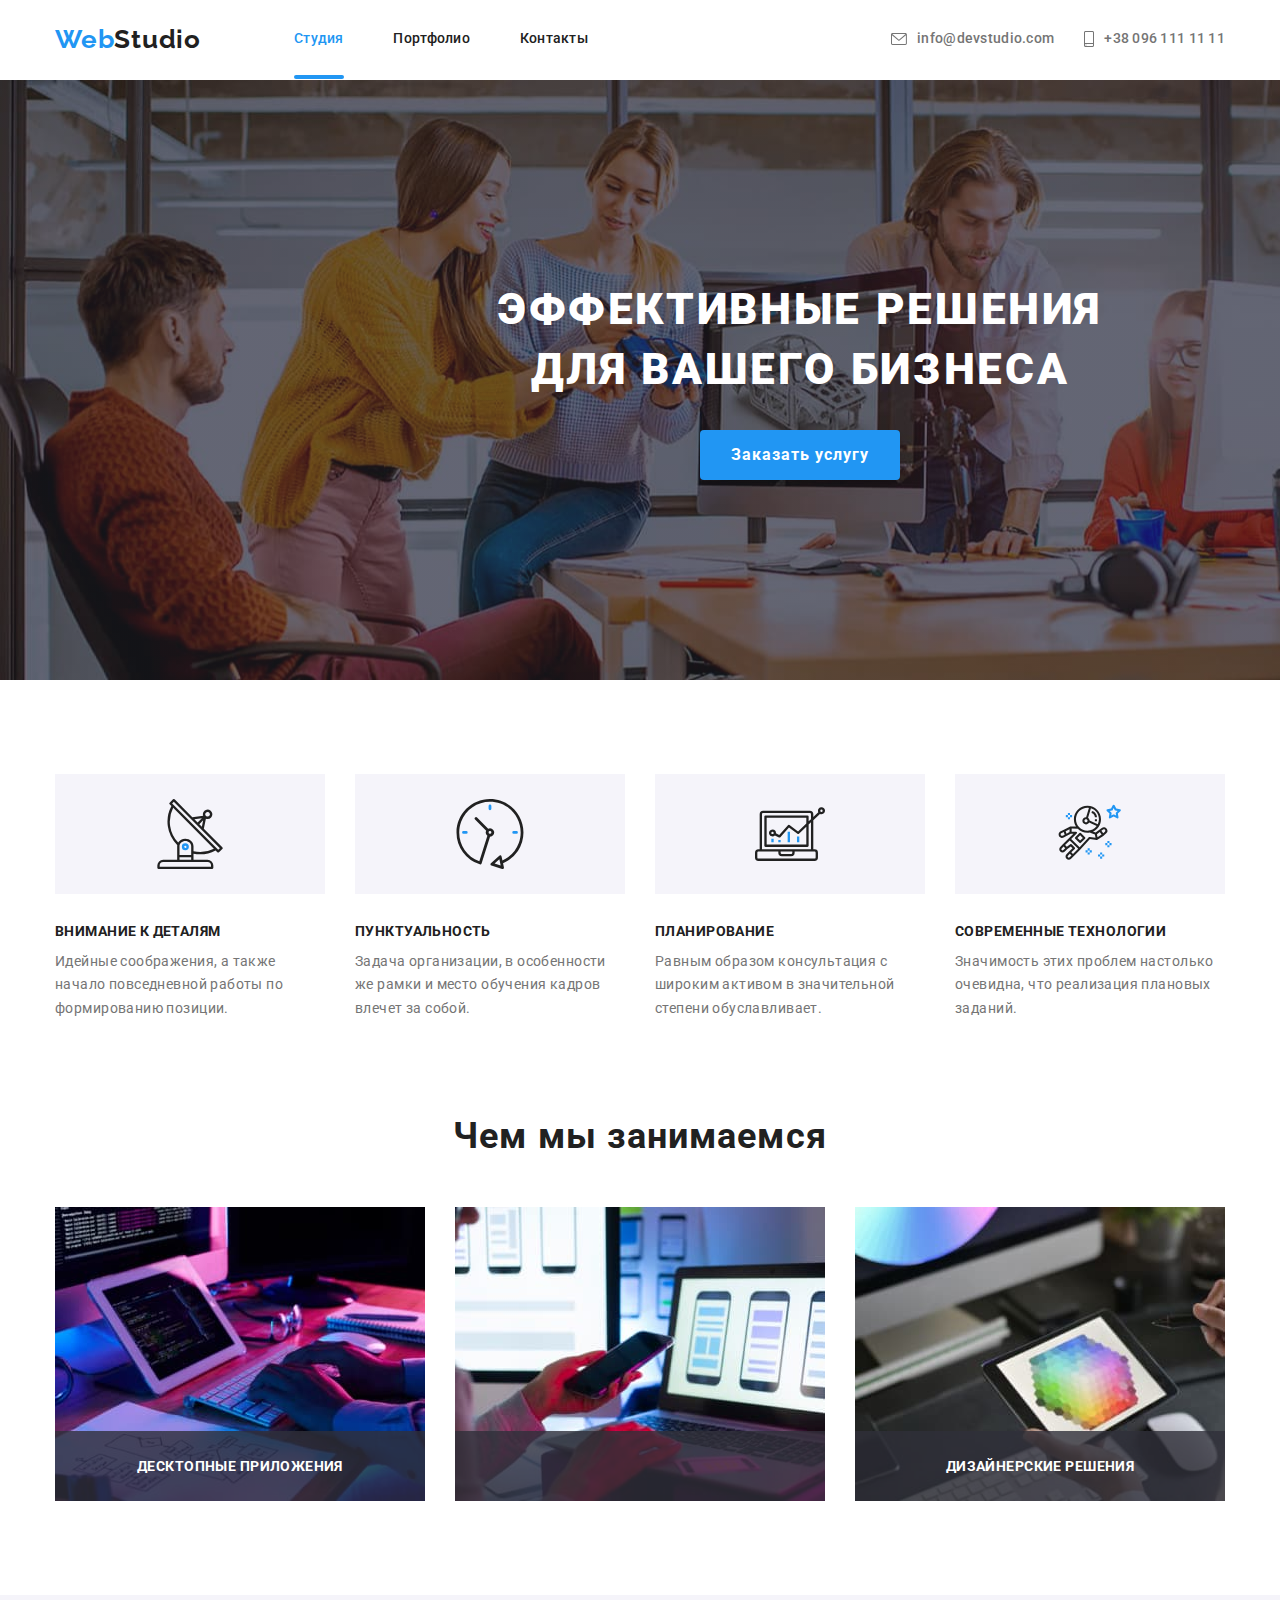
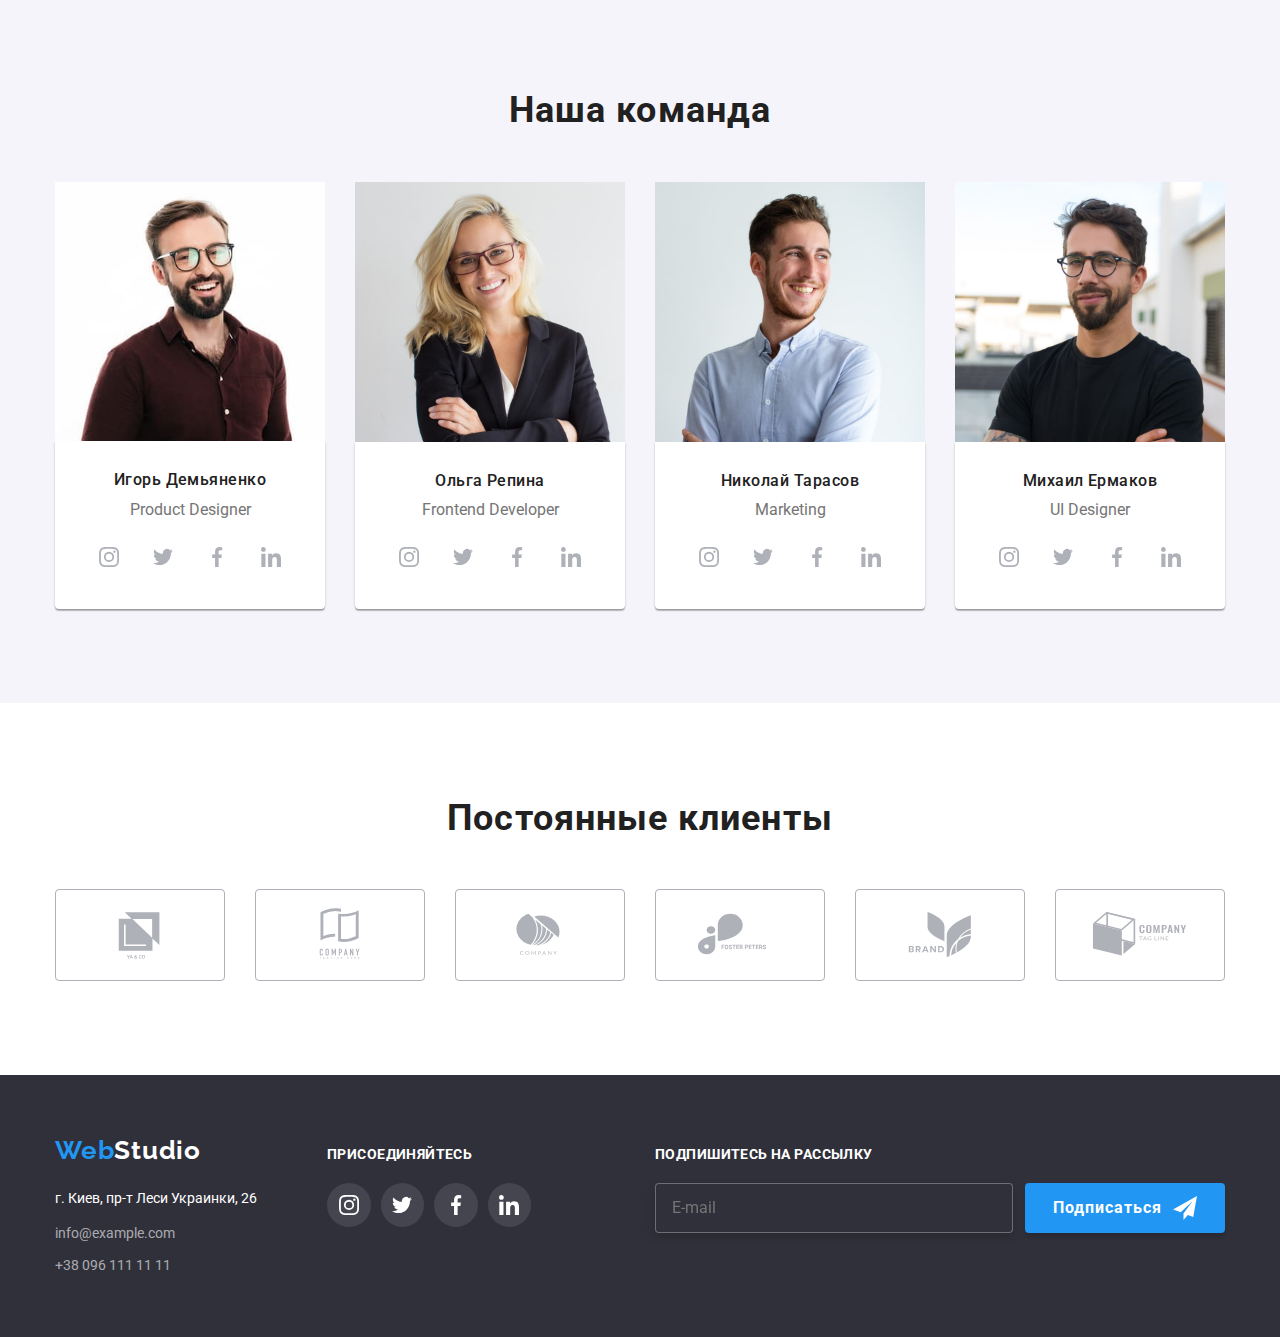
==== commit 3aa5883b: "hw-07" ====
--- a/index.html
+++ b/index.html
@@ -21,23 +21,23 @@
     </head>
     <body>
         
-        <header class="main-header"> 
-            <div class="container box">
-                <div class="logo main-logo">
-                    <a href="" class="logo-web" id="1" >Web<span 
-                        class="logo-web logo-studio">Studio</span> 
+        <header class="header"> 
+            <div class="container header__box">
+                <div class="logo logo__main">
+                    <a href="" class="logo__web">Web<span 
+                        class="logo__web logo__studio">Studio</span> 
                     </a>
                 </div>
-                <nav class="nav-main">
+                <nav class="navigation__main">
                     <ul class="navigation">
-                        <li class="nav-list">
-                                <a class="nav-link nav-link-list" href="./index.html">Студия</a>
-                        </li>
-                        <li class="nav-list">
-                            <a class="nav-link" href="./portfolio.html">Портфолио</a>
-                        </li>
-                        <li class="nav-list">
-                            <a class="nav-link" href="">Кoнтакты</a>
+                        <li class="navigation__list">
+                                <a class="navigation__link navigation__list_current" href="./index.html">Студия</a>
+                        </li>
+                        <li class="navigation__list">
+                            <a class="navigation__link" href="./portfolio.html">Портфолио</a>
+                        </li>
+                        <li class="navigation__list">
+                            <a class="navigation__link" href="">Кoнтакты</a>
                         </li>
                     </ul>
                 </nav>
@@ -69,54 +69,54 @@
             </section>
 
             <section class="destination ">
-                <ul class="destination-item container" >
-                    <li class="destination-box icon-antenna">
-                        <div class="dest-befor">
-                            <svg class="dest-img">
+                <ul class="destination__item container" >
+                    <li class="destination__box icon-antenna">
+                        <div class="destination__befor">
+                            <svg class="destination__img">
                                 <use href="./images/sprite.svg#antenna"></use>
                             </svg>
                         </div>
-                        <h3 class="destination-title-item" >Внимание к деталям</h3>
-                        <p class="destination-link" id="6">
+                        <h3 class="destination__title-item" >Внимание к деталям</h3>
+                        <p class="destination__link" id="6">
                             Идейные соображения, а также <br> 
                             начало повседневной работы по <br> 
                             формированию позиции.
                         </p>
                     </li>
-                    <li class="destination-box icon-clock" id="7">
-                        <div class="dest-befor">
-                            <svg class="dest-img">
-                                <use href="./images/sprite.svg#clock"  class="dest-url"></use>
+                    <li class="destination__box icon-clock" id="7">
+                        <div class="destination__befor">
+                            <svg class="destination__img">
+                                <use href="./images/sprite.svg#clock"  class="destination__url"></use>
                             </svg>
                         </div>
-                        <h3 class="destination-title-item">Пунктуальность</h3>
-                        <p class="destination-link" id="8">
+                        <h3 class="destination__title-item">Пунктуальность</h3>
+                        <p class="destination__link" id="8">
                             Задача организации, в особенности <br>
                             же рамки и место обучения кадров <br>
                             влечет за собой.
                         </p>
                     </li>
-                    <li class="destination-box icon-diagram" id="9">
-                        <div class="dest-befor">
-                            <svg class="dest-img">
-                                <use href="./images/sprite.svg#diagram" class="dest-icon"></use>
+                    <li class="destination__box icon-diagram" id="9">
+                        <div class="destination__befor">
+                            <svg class="destination__img">
+                                <use href="./images/sprite.svg#diagram" class="destination__icon"></use>
                             </svg>
                         </div>
-                        <h3 class="destination-title-item">Планирование</h3>
-                        <p class="destination-link" id="10">
+                        <h3 class="destination__title-item">Планирование</h3>
+                        <p class="destination__link" id="10">
                             Равным образом консультация с <br>
                             широким активом в значительной <br>
                             степени обуславливает.
                         </p>
                     </li>
-                    <li class="destination-box icon-astronaut" id="11">
-                        <div class="dest-befor">
-                            <svg class="dest-img">
+                    <li class="destination__box icon-astronaut" id="11">
+                        <div class="destination__befor">
+                            <svg class="destination__img">
                                 <use href="./images/sprite.svg#astronaut"></use>
                             </svg>
                         </div>
-                        <h3 class="destination-title-item">Современные технологии</h3>
-                        <p class="destination-link" id="12">
+                        <h3 class="destination__title-item">Современные технологии</h3>
+                        <p class="destination__link" id="12">
                             Значимость этих проблем настолько <br>
                             очевидна, что реализация плановых <br>
                             заданий.
@@ -125,23 +125,23 @@
                 </ul>
             </section>
 
-            <section class="business-photo" >
+            <section class="business__photo" >
                 <div class="container">
-                    <h3 class="section-title">Чем мы занимаемся</h3>
-                    <ul class="business-photo-item">
-                        <li class="business-photo-img"><img src="./images/main/img1.jpg" alt="фото" width="370">
-                            <div class="business-block">
-                                <p class="bsn-info">Десктопные приложения</p>
+                    <h2 class="section-title">Чем мы занимаемся</h2>
+                    <ul class="business__photo-item">
+                        <li class="business__photo-img"><img src="./images/main/img1.jpg" alt="фото" width="370">
+                            <div class="business__block">
+                                <p class="business__info">Десктопные приложения</p>
                             </div>
                         </li>
-                        <li class="business-photo-img"><img src="./images/main/img2.jpg" alt="фото" width="370">
-                            <div class="business-block">
-                                <p class="bsn-info">Мобильные приложения</p>
+                        <li class="business__photo-img"><img src="./images/main/img2.jpg" alt="фото" width="370">
+                            <div class="business__block">
+                                <p class="bbusiness__info">Мобильные приложения</p>
                             </div>
                         </li>
-                        <li class="business-photo-img"><img src="./images/main/img3.jpg" alt="фото" width="370">
-                            <div class="business-block">
-                                <p class="bsn-info">Дизайнерские решения</p>
+                        <li class="business__photo-img"><img src="./images/main/img3.jpg" alt="фото" width="370">
+                            <div class="business__block">
+                                <p class="business__info">Дизайнерские решения</p>
                             </div>
                         </li>
                     </ul>
@@ -150,43 +150,43 @@
 
             <section class="personal">
                 <div class="container" >
-                    <h3 class="section-title">Наша команда</h3>
+                    <h2 class="section-title">Наша команда</h2>
                         <ul  class="team">
-                            <li class="own-data">
-                                <img src="./images/main/1.jpg" class="team-photo" alt="фото" width="270" >
-                                <div class="name-job">
-                                    <h3 class="name" id="16">Игорь Демьяненко</h3>
+                            <li class="team__own-data">
+                                <img src="./images/main/1.jpg" class="team__photo" alt="фото" width="270" >
+                                <div class="team__name-job">
+                                    <h3 class="team__name" id="16">Игорь Демьяненко</h3>
                                     <p class="job-name" id="17">Product Designer</p> 
-                                    <ul class="team-icons">
-                                        <li class="team-icon-list">
-                                            <a href="#" alt="social network" class="team-a-icons">
+                                    <ul class="team__icons">
+                                        <li class="team__icon-list">
+                                            <a href="#" alt="social network" class="team__a-icons">
                                             <!-- <button class="team-b-icons"> -->
-                                                <svg class="team-list">
+                                                <svg class="team__list">
                                                     <use href="./images/sprite.svg#instagram" class="team-icon">
                                                     </use>
                                                 </svg>
                                             </a>
                                             <!-- </button> -->
                                         </li>
-                                        <li class="team-icon-list">
-                                            <a href="#" alt="social network" class="team-a-icons">
-                                                <svg class="team-list">
+                                        <li class="team__icon-list">
+                                            <a href="#" alt="social network" class="team__a-icons">
+                                                <svg class="team__list">
                                                     <use href="./images/sprite.svg#twitter" class="team-icon">
                                                     </use>
                                                 </svg>
                                             </a>
                                         </li>
-                                        <li class="team-icon-list">
-                                            <a href="#" alt="social network" class="team-a-icons">
-                                                <svg class="team-list">
+                                        <li class="team__icon-list">
+                                            <a href="#" alt="social network" class="team__a-icons">
+                                                <svg class="team__list">
                                                     <use href="./images/sprite.svg#facebook" class="team-icon">
                                                     </use>
                                                 </svg>
                                             </a>
                                         </li>
-                                        <li class="team-icon-list">
-                                            <a href="#" alt="social network" class="team-a-icons">
-                                                <svg class="team-list">
+                                        <li class="team__icon-list">
+                                            <a href="#" alt="social network" class="team__a-icons">
+                                                <svg class="team__list">
                                                     <use href="./images/sprite.svg#linkedin" class="team-icon">
                                                     </use>
                                                 </svg>
@@ -195,39 +195,39 @@
                                     </ul>
                                 </div>
                             </li>
-                            <li class="own-data">
-                                <img src="./images/main/2.jpg" class="team-photo" alt="фото" width="270">
-                                <div class="name-job">
-                                    <h3 class="name" id="18">Ольга Репина</h3>
+                            <li class="team__own-data">
+                                <img src="./images/main/2.jpg" class="team__photo" alt="фото" width="270">
+                                <div class="team__name-job">
+                                    <h3 class="team__name" id="18">Ольга Репина</h3>
                                     <p class="job-name" id="19">Frontend Developer</p>
-                                    <ul class="team-icons">
-                                        <li class="team-icon-list">
-                                            <a href="#" alt="social network" class="team-a-icons">
-                                                <svg class="team-list">
+                                    <ul class="team__icons">
+                                        <li class="team__icon-list">
+                                            <a href="#" alt="social network" class="team__a-icons">
+                                                <svg class="team__list">
                                                     <use href="./images/sprite.svg#instagram" class="team-icon">
                                                     </use>
                                                 </svg>
                                             </a>
                                         </li>
-                                        <li class="team-icon-list">
-                                            <a href="#" alt="social network" class="team-a-icons">
-                                                <svg class="team-list">
+                                        <li class="team__icon-list">
+                                            <a href="#" alt="social network" class="team__a-icons">
+                                                <svg class="team__list">
                                                     <use href="./images/sprite.svg#twitter" class="team-icon">
                                                     </use>
                                                 </svg>
                                             </a>
                                         </li>
-                                        <li class="team-icon-list">
-                                            <a href="#" alt="social network" class="team-a-icons">
-                                                <svg class="team-list">
+                                        <li class="team__icon-list">
+                                            <a href="#" alt="social network" class="team__a-icons">
+                                                <svg class="team__list">
                                                     <use href="./images/sprite.svg#facebook" class="team-icon">
                                                     </use>
                                                 </svg>
                                             </a>
                                         </li>
-                                        <li class="team-icon-list">
-                                            <a href="#" alt="social network" class="team-a-icons">
-                                                <svg class="team-list">
+                                        <li class="team__icon-list">
+                                            <a href="#" alt="social network" class="team__a-icons">
+                                                <svg class="team__list">
                                                     <use href="./images/sprite.svg#linkedin" class="team-icon">
                                                     </use>
                                                 </svg>
@@ -236,39 +236,39 @@
                                     </ul>
                                 </div>
                             </li>
-                            <li class="own-data">
-                                <img src="./images/main/3.jpg" class="team-photo" alt="фото" width="270">
-                                <div class="name-job">
-                                    <h3 class="name" id="20">Николай Тарасов</h3>
+                            <li class="team__own-data">
+                                <img src="./images/main/3.jpg" class="team__photo" alt="фото" width="270">
+                                <div class="team__name-job">
+                                    <h3 class="team__name" id="20">Николай Тарасов</h3>
                                     <p class="job-name" id="21">Marketing</p>
-                                    <ul class="team-icons">
-                                        <li class="team-icon-list">
-                                            <a href="#" alt="social network" class="team-a-icons">
-                                                <svg class="team-list">
+                                    <ul class="team__icons">
+                                        <li class="team__icon-list">
+                                            <a href="#" alt="social network" class="team__a-icons">
+                                                <svg class="team__list">
                                                     <use href="./images/sprite.svg#instagram" class="team-icon">
                                                     </use>
                                                 </svg>
                                             </a>
                                         </li>
-                                        <li class="team-icon-list">
-                                            <a href="#" alt="social network" class="team-a-icons">
-                                                <svg class="team-list">
+                                        <li class="team__icon-list">
+                                            <a href="#" alt="social network" class="team__a-icons">
+                                                <svg class="team__list">
                                                     <use href="./images/sprite.svg#twitter" class="team-icon">
                                                     </use>
                                                 </svg>
                                             </a>
                                         </li>
-                                        <li class="team-icon-list">
-                                            <a href="#" alt="social network" class="team-a-icons">
-                                                <svg class="team-list">
+                                        <li class="team__icon-list">
+                                            <a href="#" alt="social network" class="team__a-icons">
+                                                <svg class="team__list">
                                                     <use href="./images/sprite.svg#facebook" class="team-icon">
                                                     </use>
                                                 </svg>
                                             </a>
                                         </li>
-                                        <li class="team-icon-list">
-                                            <a href="#" alt="social network" class="team-a-icons">
-                                                <svg class="team-list">
+                                        <li class="team__icon-list">
+                                            <a href="#" alt="social network" class="team__a-icons">
+                                                <svg class="team__list">
                                                     <use href="./images/sprite.svg#linkedin" class="team-icon">
                                                     </use>
                                                 </svg>
@@ -277,39 +277,39 @@
                                     </ul>
                                 </div>
                             </li>
-                            <li class="own-data">
-                                <img src="./images/main/4.jpg" class="team-photo" alt="фото" width="270">
-                                <div class="name-job">
-                                    <h3 class="name" id="22">Михаил Ермаков</h3>
+                            <li class="team__own-data">
+                                <img src="./images/main/4.jpg" class="team__photo" alt="фото" width="270">
+                                <div class="team__name-job">
+                                    <h3 class="team__name" id="22">Михаил Ермаков</h3>
                                     <p class="job-name" id="23">UI Designer</p>
-                                    <ul class="team-icons">
-                                        <li class="team-icon-list">
-                                            <a href="#" alt="social network" class="team-a-icons">
-                                                <svg class="team-list">
+                                    <ul class="team__icons">
+                                        <li class="team__icon-list">
+                                            <a href="#" alt="social network" class="team__a-icons">
+                                                <svg class="team__list">
                                                     <use href="./images/sprite.svg#instagram" class="team-icon">
                                                     </use>
                                                 </svg>
                                             </a>
                                         </li>
-                                        <li class="team-icon-list">
-                                            <a href="#" alt="social network" class="team-a-icons">
-                                                <svg class="team-list">
+                                        <li class="team__icon-list">
+                                            <a href="#" alt="social network" class="team__a-icons">
+                                                <svg class="team__list">
                                                     <use href="./images/sprite.svg#twitter" class="team-icon">
                                                     </use>
                                                 </svg>
                                             </a>
                                         </li>
-                                        <li class="team-icon-list">
-                                            <a href="#" alt="social network" class="team-a-icons">
-                                                <svg class="team-list">
+                                        <li class="team__icon-list">
+                                            <a href="#" alt="social network" class="team__a-icons">
+                                                <svg class="team__list">
                                                     <use href="./images/sprite.svg#facebook" class="team-icon">
                                                     </use>
                                                 </svg>
                                             </a>
                                         </li>
-                                        <li class="team-icon-list">
-                                            <a href="#" alt="social network" class="team-a-icons">
-                                                <svg class="team-list">
+                                        <li class="team__icon-list">
+                                            <a href="#" alt="social network" class="team__a-icons">
+                                                <svg class="team__list">
                                                     <use href="./images/sprite.svg#linkedin" class="team-icon">
                                                     </use>
                                                 </svg>
@@ -324,52 +324,52 @@
 
             <section class="clients">
                 <div class="container">
-                    <h3 class="section-title">Постоянные клиенты</h3>
-                    <ul class="clients-icons">
-                        <li class="clients-icon-list ">
-                                <a href="#" alt="link" class="clients-link">
-                                    <svg  class="clients-list">
-                                        <use href="./images/sprite.svg#client-1" class="clients-icon">
+                    <h2 class="section-title">Постоянные клиенты</h2>
+                    <ul class="clients__icons">
+                        <li class="clients__icon-list ">
+                                <a href="#" alt="link" class="clients__link">
+                                    <svg  class="clients__list">
+                                        <use href="./images/sprite.svg#client-1" class="clients__icon">
                                         </use>
                                     </svg>
                                 </a>
                         </li>
-                        <li class="clients-icon-list">
-                            <a href="#" alt="link" class="clients-link">
-                                <svg class="clients-list">
-                                    <use href="./images/sprite.svg#client-2" class="clients-icon">
-                                    </use>
-                                </svg>
-                            </a>
-                        </li>
-                        <li class="clients-icon-list">
-                            <a href="#" alt="link" class="clients-link">
-                                <svg class="clients-list">
-                                    <use href="./images/sprite.svg#client-3" class="clients-icon">
-                                    </use>
-                                </svg>
-                            </a>
-                        </li>
-                        <li class="clients-icon-list">
-                            <a href="#" alt="link" class="clients-link">
-                                <svg class="clients-list">
-                                    <use href="./images/sprite.svg#client-4" class="clients-icon">
-                                    </use>
-                                </svg>
-                            </a>
-                        </li>
-                        <li class="clients-icon-list">
-                            <a href="#" alt="link" class="clients-link">
-                                <svg class="clients-list">
-                                    <use href="./images/sprite.svg#client-5" class="clients-icon">
-                                    </use>
-                                </svg>
-                            </a>
-                        </li>
-                        <li class="clients-icon-list">
-                            <a href="#" alt="link" class="clients-link">
-                                <svg class="clients-list">
-                                    <use href="./images/sprite.svg#client-6" class="clients-icon">
+                        <li class="clients__icon-list">
+                            <a href="#" alt="link" class="clients__link">
+                                <svg class="clients__list">
+                                    <use href="./images/sprite.svg#client-2" class="clients__icon">
+                                    </use>
+                                </svg>
+                            </a>
+                        </li>
+                        <li class="clients__icon-list">
+                            <a href="#" alt="link" class="clients__link">
+                                <svg class="clients__list">
+                                    <use href="./images/sprite.svg#client-3" class="clients__icon">
+                                    </use>
+                                </svg>
+                            </a>
+                        </li>
+                        <li class="clients__icon-list">
+                            <a href="#" alt="link" class="clients__link">
+                                <svg class="clients__list">
+                                    <use href="./images/sprite.svg#client-4" class="clients__icon">
+                                    </use>
+                                </svg>
+                            </a>
+                        </li>
+                        <li class="clients__icon-list">
+                            <a href="#" alt="link" class="clients__link">
+                                <svg class="clients__list">
+                                    <use href="./images/sprite.svg#client-5" class="clients__icon">
+                                    </use>
+                                </svg>
+                            </a>
+                        </li>
+                        <li class="clients__icon-list">
+                            <a href="#" alt="link" class="clients__link">
+                                <svg class="clients__list">
+                                    <use href="./images/sprite.svg#client-6" class="clients__icon">
                                     </use>
                                 </svg>
                             </a>
@@ -381,63 +381,62 @@
 
             <div data-modal class="backdrop is-hidden">
                 <div class="modal">
-                    <form class="form">
-                        <h3 class="form-title">
+                    <form class="modal__form">
+                        <h3 class="modal__form-title">
                             Оставьте свои данные, мы вам перезвоним
                         </h3>
-                        <div class="form-input">
-
-                            <label for="f-name" class="form-list-name">Имя
-                                <div class="f-svg">
+                        <div class="modal__form-input">
+
+                            <label class="modal__form-list-name">Имя
+                                <div class="modal__f-svg">
                                     <input type="text" 
                                         name="user-name" 
                                         autofocus  
-                                        class="form-input-field form-input-field-name" 
-                                        placeholder="Микола Франкиш" 
-                                        id="f-name"/>
-                                    <svg class="form-svg">
+                                        class="modal__form-input-field" 
+                                        placeholder="Микола Франкиш"/>
+                                    <svg class="modal__form-svg">
                                         <use href="./images/sprite.svg#person" ></use>
                                     </svg>
                                 </div>
                             </label>
-                            <label for="f-tel" class="form-list-name">Телефон
-                                <div class="f-svg">
+                            <label class="modal__form-list-name">Телефон
+                                <div class="modal__f-svg">
                                     <input type="tel" 
                                         name="user-tel" 
-                                        class="form-input-field form-input-field-tel" 
-                                        placeholder="+380 96-111-1111" id="f-tel"/>
-                                    <svg class="form-svg">
+                                        class="modal__form-input-field" 
+                                        placeholder="+380 96-111-1111"/>
+                                    <svg class="modal__form-svg">
                                         <use href="./images/sprite.svg#phone" ></use>
                                     </svg>
                                 </div>
                             </label>    
-                            <label for="f-mail" class="form-list-name">Почта
-                                <div class="f-svg">
-                                    <input type="email" name="user-email" class="form-input-field form-input-field-mail" id="f-mail"/>
-                                    <svg class="form-svg">
+                            <label class="modal__form-list-name">Почта
+                                <div class="modal__f-svg">
+                                    <input type="email" 
+                                    name="user-email" 
+                                    class="modal__form-input-field form-input-field-mail"/>
+                                    <svg class="modal__form-svg">
                                         <use href="./images/sprite.svg#email" ></use>
                                     </svg>
                                     
                                 </div>
                             </label>
 
-                            <label for="f-comment" for="comment" class="form-list-name">Комментарий
-                                <div class="f-svg">
+                            <label class="modal__form-list-name">Комментарий
+                                <div class="modal__f-svg">
                                     <textarea name="user-comment" 
                                             rows="6" 
-                                            class="form-comment form-input-field" 
-                                            placeholder="Введите текст" 
-                                            id="f-comment"></textarea>
-                                
+                                            class="modal__form-comment modal__form-input-field" 
+                                            placeholder="Введите текст"></textarea>
+                                    </textarea>                                
                                 </div>
                             </label>
                         </div>
 
-                        <label class="label-checkbox">
-                            
+                        <label class="modal__label-checkbox">                            
                             <input type="checkbox" 
-                                name="form-checkbox" 
-                                class="form-checkbox visuality-hidden">
+                                name="modal__form-checkbox"
+                                class="modal__form-checkbox visuality-hidden">
 
                             <svg class="checkbox-check">
                                 <use href="./images/sprite.svg#not-check"></use>
@@ -445,9 +444,10 @@
                             <svg class="checkbox-check checkbox-not-check">
                                 <use href="./images/sprite.svg#check"></use>
                             </svg>
-                                Соглашаюсь с рассылкой и принимаю 
-                                <a href="#" class="contract">Условия договора
-                                </a> 
+
+                            Соглашаюсь с рассылкой и принимаю 
+                            <a href="#" class="contract">Условия договора
+                            </a> 
                         </label>
 
                         <button type="submit" class="button form-button">Отправить
@@ -471,8 +471,8 @@
             <div class="container footer-blocks" >
                 <div>
                     <div class="logo logo-footer">
-                        <a href="" class="logo-web" id="1">Web<span 
-                            class="logo-web logo-studio-footer">Studio</span>
+                        <a href="" class="logo__web" id="1">Web<span 
+                            class="logo__web logo-footer__studio">Studio</span>
                         </a>
                     </div>
                     <address class="address">
@@ -487,35 +487,35 @@
                 <div class="footer-social">
                     <p class="footer-list">Присоединяйтесь</p>
                     <ul class="footer-icons">
-                        <li class="team-icon-list">
+                        <li class="team__icon-list">
                             <a  href="https://www.instagram.com" 
                                 alt="instagram" 
-                                class="team-a-icons  footer-a-icons">
-                                <svg class="team-list">
+                                class="team__a-icons  footer-a-icons">
+                                <svg class="team__list">
                                     <use href="./images/sprite.svg#instagram" class="footer-icon">
                                     </use>
                                 </svg>
                             </a>
                         </li>
-                        <li class="team-icon-list">
-                            <a href="#" alt="social network" class="team-a-icons  footer-a-icons">
-                                <svg class="team-list">
+                        <li class="team__icon-list">
+                            <a href="#" alt="social network" class="team__a-icons  footer-a-icons">
+                                <svg class="team__list">
                                     <use href="./images/sprite.svg#twitter" class="footer-icon">
                                     </use>
                                 </svg>
                             </a>
                         </li>
-                        <li class="team-icon-list">
-                            <a href="#" alt="social network" class="team-a-icons  footer-a-icons">
-                                <svg class="team-list">
+                        <li class="team__icon-list">
+                            <a href="#" alt="social network" class="team__a-icons  footer-a-icons">
+                                <svg class="team__list">
                                     <use href="./images/sprite.svg#facebook" class="footer-icon">
                                     </use>
                                 </svg>
                             </a>
                         </li>
-                        <li class="team-icon-list">
-                            <a href="#" alt="social network" class="team-a-icons  footer-a-icons">
-                                <svg class="team-list">
+                        <li class="team__icon-list">
+                            <a href="#" alt="social network" class="team__a-icons  footer-a-icons">
+                                <svg class="team__list">
                                     <use href="./images/sprite.svg#linkedin" class="footer-icon">
                                     </use>
                                 </svg>
--- a/css/main.min.css
+++ b/css/main.min.css
@@ -1 +1 @@
-:root{--accent-color: #2196F3;--main-color-light-theme: #212121;--second-color-light-theme: #757575;--main-color-dark-theme: #FFFFFF;--form-btn-color: #188CE8;--color-light-theme: #FFFFFF;--header-border-bttm: #ECECEC;--svg-fill-main-color: #757575;--placeholder-color: #757575;--linear-gradient-color-from: rgba(47, 48, 58, 0.4);--linear-gradient-color-to: rgba(47, 48, 58, 0.4);--hero-btn-hover-color: #2196F3;--dest-background-color: #F5F4FA;--dest-hover-border-color: #000000;--busness-background-color: rgba(47, 48, 58, 0.8);--personal-background-color: #F5F4FA;--button-box-shadow: 0px 4px 4px rgba(0, 0, 0, 0.15);--team-shadow-card: 0px 1px 3px rgba(0, 0, 0, 0.12), 0px 1px 1px rgba(0, 0, 0, 0.14), 0px 2px 1px rgba(0, 0, 0, 0.2);--clients-card-main-color: #AFB1B8;--modal-background-color-backdrop: rgba(0, 0, 0, 0.1);--modal-background-color: #FFFFFF;--footer-background-color: #2F303A;--footer-address-color: rgba(255, 255, 255, 0.6);--footer-icons-background-color: rgba(255, 255, 255, 0.1);--footer-send-icon: #FFFFFF;--transition-dur-fun: 250ms cubic-bezier(0.4, 0, 0.2, 1);--portfolio-button-background-color: #F5F4FA;--portfolio-project-background: #FFFFFF;--portfolio-drop-shadow: drop-shadow(0px 4px 4px rgba(0, 0, 0, 0.25));--portfolio-link-color: #757575;--portfolio-title-link: #EEEEEE}.visuality-hidden{position:absolute;width:1px;height:1px;padding:0;margin:-1px;border:0;clip:rect(0 0 0 0);overflow:hidden}h1,h2,h3,h4,p{margin:0;padding:0}img{display:block;padding-left:0}body{margin-left:auto;margin-right:auto}html,body,header,footer,.port-main{font-family:"Roboto";font-style:normal;box-sizing:border-box;text-decoration:none}link{text-decoration:none}button{cursor:pointer;padding:0}ul,nl{list-style-type:NONE;font-size:0;padding:0}section{padding:94px 0}.container{width:1200px;margin-left:auto;margin-right:auto;padding-left:15px;padding-right:15px;box-sizing:border-box}.button{display:block;width:200px;height:50px;margin-right:auto;margin-left:auto;align-items:center;text-align:center;background:var(--accent-color);border:0px;box-shadow:var(--button-box-shadow);border-radius:4px;font-weight:700;font-size:16px;line-height:1.75;letter-spacing:.06em;color:var(--main-color-dark-theme);transition:var(--transition-dur-fun)}.button:hover,.button:focus{background-color:var(--hero-btn-hover-color);border-color:var(--main-color-dark-theme)}.section-title{text-align:center;font-style:normal;font-weight:700;font-size:36px;line-height:1.17;letter-spacing:.03em;margin-bottom:50px;color:var(--main-color-light-theme)}.backdrop{position:fixed;top:0;left:0;width:100%;height:100%;background-color:var(--modal-background-color-backdrop);opacity:1;transition:opacity}.backdrop.is-hidden{opacity:0;pointer-events:none;transform:translate(-50%, -50%) scale(1.1)}.modal{position:absolute;top:50%;left:50%;width:528px;min-height:581px;padding:40px;transform:translate(-50%, -50%) scale(1);opacity:1;background:var(--modal-background-color);box-shadow:0px 1px 3px rgba(0,0,0,.12),0px 1px 1px rgba(0,0,0,.14),0px 2px 1px rgba(0,0,0,.2);border-radius:4px;transition:transform var(--transition-dur-fun),opacity var(--transition-dur-fun)}.backdrop.is-hidden .modal{opacity:0}.mdl-button{position:absolute;top:8px;right:8px;width:30px;height:30px;border:0;margin:0;background-color:var(--main-color-dark-theme)}.cls-mdl-button-svg{height:30px;width:30px;fill:var(--dest-hover-border-color);border-radius:50%;border:1px solid rgba(0,0,0,.1);transition:fill var(--transition-dur-fun)}.cls-mdl-button-svg:hover,.cls-mdl-button-svg:focus{fill:var(--accent-color)}.form-title{font-weight:700;font-size:20px;line-height:1.15;text-align:center;letter-spacing:.03em;margin-bottom:12px;color:var(--main-color-light-theme)}.form-input{display:flex;flex-direction:column;margin-bottom:10px}.form-list-name{display:flex;flex-direction:column;margin-bottom:4px;font-weight:400;font-size:12px;line-height:1.12;letter-spacing:.01em;color:var(--second-color-light-theme)}.form-input-field{width:100%;padding:11px 12px;padding-left:42px;border:none;border-radius:4px;font-size:14px;outline:none;cursor:pointer;border:1px solid rgba(33,33,33,.2);transition:border var(--transition-dur-fun)}.form-input-field:hover,.form-input-field:focus{border:1px solid var(--accent-color)}.form-input-field input::placeholder{color:var(--placeholder-color)}.f-svg{position:relative;margin-bottom:10px}.form-svg{position:absolute;content:"";display:inline-block;top:50%;left:12px;transform:translateY(-50%);background-repeat:no-repeat;background-size:contain;width:18px;height:18px;fill:var(--main-color-light-theme);transition:fill var(--transition-dur-fun)}.form-input-field:hover+.form-svg,.form-input-field:focus+.form-svg{fill:var(--accent-color)}.form-solusion{font-weight:400;font-size:14px;line-height:1.71;letter-spacing:.03em;margin-bottom:30px;color:var(--second-color-light-theme)}.form-button{padding:10px 55px;background:var(--form-btn-color);border-color:var(--form-btn-color);transition:border-color var(--transition-dur-fun),box-shadow var(--transition-dur-fun)}.form-button:hover,.form-button:focus{box-shadow:0px 4px 4px rgba(0,0,0,.15)}.label-checkbox{position:relative;display:inline-block;align-items:center;text-align:right;padding-right:12px;margin-bottom:30px;width:100%;font-weight:400;font-size:14px;line-height:1.71;letter-spacing:.03em;color:var(--svg-fill-main-color)}.checkbox-check{position:absolute;left:12px;top:50%;transform:translateY(-50%);width:16px;height:15px}.form-checkbox:checked+.checkbox-check{visibility:hidden}.checkbox-not-check{visibility:hidden}.form-checkbox:checked~.checkbox-not-check{visibility:visible}.contract{font-weight:400;font-size:14px;line-height:1.71;letter-spacing:.03em;color:var(--accent-color)}.form-comment{resize:none;font-weight:400;font-size:14px;line-height:1.12;letter-spacing:.01em;padding:12px 16px}.main-header{border-bottom:1px solid var(--header-border-bttm)}.box{padding-top:24px;padding-bottom:25px;display:flex;align-items:center}.main-logo{margin-right:93px}.logo{font-family:"Raleway",sans-serif;font-weight:700;font-size:26px;line-height:1.19;letter-spacing:.03em;text-decoration:none}.logo-web{text-decoration:var(--color-light-theme);color:var(--accent-color);transition:text-decoration var(--transition-dur-fun)}.logo-web:hover,.logo-web:focus{text-decoration:2px solid var(--accent-color) underline}.logo-studio{color:var(--main-color-light-theme)}.navigation{top:32px;width:294px;display:flex;justify-content:space-between}.nav-link{font-weight:500;font-size:14px;line-height:1.14;letter-spacing:.02em;text-decoration:none;color:var(--main-color-light-theme);transition-property:color;transition:color var()}.nav-link:hover,.nav-link:focus{color:var(--accent-color)}.nav-list{position:relative}.nav-link-list::after,.port-nav-link-list::after{content:"";position:absolute;left:0;top:calc(50% + 40px - 4px);width:100%;height:4px;background-color:var(--accent-color);border-radius:2px}.header-contacts{display:flex;align-items:center;font-weight:500;font-size:14px;line-height:1.14;letter-spacing:.02em;text-decoration:none;color:var(--second-color-light-theme);transition:color var(--transition-dur-fun)}.email{margin-right:30px;margin-left:auto}.email:hover,.email:focus{color:var(--accent-color)}.tel:hover,.tel:focus{color:var(--accent-color)}.envelope,.smartphone{margin-right:10px;padding:0;background-size:contain;fill:var(--svg-fill-main-color);transition:fill var(--transition-dur-fun)}.email:hover .envelope,.email:focus .envelope,.tel:hover .envelope,.tel:focus .envelope,.email:hover .smartphone,.email:focus .smartphone,.tel:hover .smartphone,.tel:focus .smartphone{fill:var(--accent-color)}.envelope{width:16px;height:12px}.smartphone{width:10px;height:16px}.hero{width:1600px;margin-left:auto;margin-right:auto;padding-top:200px;padding-bottom:200px;align-items:center}.with-img{background-image:linear-gradient(to top, var(--linear-gradient-color-from), var(--linear-gradient-color-to)),url("../images/main/bckgrnd-img.jpg"),linear-gradient(to top, var(--linear-gradient-color-from), var(--linear-gradient-color-to));content:"";background-repeat:no-repeat}.hero-title{font-weight:900;font-size:44px;line-height:1.36;text-align:center;letter-spacing:.06em;text-transform:uppercase;color:var(--main-color-dark-theme);margin-bottom:30px}.destination-item{display:flex;justify-content:space-between}.destination-box{width:calc((100% - 90px)/4);font-size:1rem}.dest-befor{height:120px;display:flex;justify-content:center;align-items:center;background-color:var(--dest-background-color);border:none;transition-property:filter,border;transition:filter var(--transition-dur-fun),border var(--transition-dur-fun)}.dest-befor:hover{filter:drop-shadow(0px 4px 4px rgba(0, 0, 0, 0.25));border:1px solid var(--dest-hover-border-color)}.dest-img{width:70px;height:70px}.destination-title-item{font-weight:700;font-size:14px;line-height:1.14;letter-spacing:.03em;text-transform:uppercase;padding-top:30px;margin-bottom:10px;color:var(--main-color-light-theme)}.destination-link{font-weight:400;font-size:14px;line-height:1.71;letter-spacing:.03em;color:var(--second-color-light-theme)}.business-photo{padding-top:0}.business-photo-item{display:flex;flex-direction:row;justify-content:space-between}.business-photo-img{position:relative;width:calc((100% - 60px)/3)}.business-block{position:absolute;width:100%;height:70px;align-items:center;bottom:0;display:flex;justify-content:center;background-color:var(--busness-background-color)}.bsn-info{font-weight:700;font-size:14px;line-height:1.12;letter-spacing:.03em;text-transform:uppercase;color:var(--main-color-dark-theme)}.personal{background-color:var(--personal-background-color)}.team{display:flex;justify-content:space-between}.own-data{background:var(--main-color-dark-theme);text-align:center}.name-job{box-shadow:var(--team-shadow-card);border-radius:0px 0px 4px 4px}.name{padding-top:30px;padding-bottom:10px;font-weight:500;font-size:16px;line-height:1.17;letter-spacing:.03em;color:var(--main-color-light-theme)}.job-name{font-weight:400;font-size:16px;line-height:1.19;color:var(--second-color-light-theme)}.team-icons{display:flex;padding:16px 32px 30px 32px;justify-content:space-between;fill:var(--second-color-light-theme)}.team-icon-list{width:calc((100% - 30px)/4)}.team-a-icons{width:100%;height:44px;border-radius:50%;display:flex;justify-content:center;align-items:center;background-color:var(--main-color-dark-theme);border-color:var(--main-color-dark-theme);fill:var(--clients-card-main-color);transition-property:fill;transition:fill var(--transition-dur-fun),background-color var(--transition-dur-fun)}.team-a-icons:hover,.team-a-icons:focus{border-radius:50%;fill:var(--main-color-dark-theme);background-color:var(--accent-color);border:var(--accent-color);outline:none}.team-list{content:"";background-repeat:no-repeat;width:20px;height:20px;background-size:contain}.clients-icons{display:flex;justify-content:space-between}.clients-icon-list{width:calc((100% - 150px)/6);height:92px}.clients-link{width:100%;height:100%;display:flex;justify-content:center;align-items:center;background-color:var(--main-color-dark-theme);border:1px solid var(--clients-card-main-color);border-radius:4px;fill:var(--clients-card-main-color);transition-property:fill;transition:fill var(--transition-dur-fun),border var(--transition-dur-fun)}.clients-link:focus,.clients-link:hover{outline:none;border:1px solid var(--accent-color);fill:var(--accent-color)}.clients-list{width:106px;height:60px;border:none}.port-portfolio{color:var(--accent-color)}.port-main{padding-top:94px}.port-box{display:flex;flex-direction:row;align-items:center}.port-filters{margin-bottom:50px;justify-content:center;display:flex;flex-direction:row;text-align:center}.port-filters .port-button{padding:6px 22px;background-color:var(--portfolio-button-background-color);font-weight:500;font-size:16px;line-height:1.625;letter-spacing:.03em;margin-right:8px;border-radius:4px;border:var(--portfolio-button-background-color);color:var(--main-color-light-theme);transition-property:filter;transition:filter var(--transition-dur-fun),background-color var(--transition-dur-fun),color var(--transition-dur-fun)}.port-filters .port-button:hover,.port-filters .port-button:focus{background-color:var(--accent-color);color:var(--main-color-dark-theme);filter:drop-shadow(0px 4px 4px rgba(0, 0, 0, 0.25));outline:none}.port-button{padding:6px 22px;background-color:var(--portfolio-button-background-color);font-weight:500;font-size:16px;line-height:1.625;letter-spacing:.03em;margin-right:8px;border-radius:4px;border:var(--portfolio-button-background-color);color:var(--main-color-light-theme);transition-property:filter;transition:filter var(--transition-dur-fun),background-color var(--transition-dur-fun),color var(--transition-dur-fun)}.port-button:hover,.port-button:focus{background-color:var(--accent-color);color:var(--main-color-dark-theme);filter:drop-shadow(0px 4px 4px rgba(0, 0, 0, 0.25));outline:none}.port-projects{display:flex;flex-wrap:wrap;gap:30px}.port-projects .port-project{position:relative;width:calc((100% - 60px)/3);background:#fff;overflow:hidden;transition-property:filter;transition:filter var(--transition-dur-fun)}.port-projects .port-project:hover{filter:var(--portfolio-drop-shadow)}.port-overlay-overflow{display:inline-block;content:"";position:absolute;top:0;left:0;width:100%;height:294px;overflow:hidden}.port-overlay-overflow .port-overlay{display:inline-block;content:"";position:absolute;top:0;left:0;width:100%;height:100%;padding:63px 24px;background-color:var(--accent-color);opacity:.9;outline:var(--accent-color);transform:translateY(101%);transition-property:transform;transition:transform var(--transition-dur-fun)}.port-project:hover .port-overlay-overflow .port-overlay{transform:translateY(0%)}.port-overlay-overflow .port-overlay .port-overlay-text{font-weight:400;font-size:18px;line-height:1.56;letter-spacing:.03em;color:var(--main-color-dark-theme)}.port-title-link{padding:20px 24px 20px 24px;border:1px solid #eee}.port-title-link .port-title{margin-bottom:10px;font-weight:700;font-size:18px;line-height:2;letter-spacing:.06em;color:var(--main-color-light-theme)}.port-title-link .port-link{font-weight:400;font-size:16px;line-height:1.88;letter-spacing:.03em;color:var(--portfolio-link-color)}.port-nav-link-list::after{content:"";position:absolute;left:0;top:calc(50% + 40px - 4px);width:100%;height:4px;background-color:var(--accent-color);border-radius:2px}.footer{background-color:var(--footer-background-color);padding:60px 0px;display:flex;flex-direction:column}.footer-blocks{display:flex}.logo-footer{margin-bottom:20px}.logo-studio-footer{color:var(--main-color-dark-theme)}.address{color:var(--footer-address-color);display:flex;flex-direction:column;font-style:normal}.address-link{font-weight:400;font-size:14px;line-height:1.74;color:var(--footer-address-color);text-decoration:none}.email-footer{margin:10px 0 8px 0}.address-city{color:var(--main-color-dark-theme)}.footer-social{padding-left:70px;padding-top:12px}.footer-list{font-weight:700;font-size:14px;line-height:1.12;letter-spacing:.03em;text-transform:uppercase;margin-bottom:20px;color:var(--main-color-dark-theme)}.footer-icons{display:flex;justify-content:space-between;width:204px}.footer-a-icons{border:0;border-radius:50%;background:var(--footer-icons-background-color);fill:var(--main-color-dark-theme);outline:none;transition-property:background-color;transition:background-color var(--transition-dur-fun)}.footer-form{padding-top:12px;margin:0;margin-left:auto}.footer-form-title{margin-bottom:20px;font-weight:700;font-size:14px;line-height:1.12;letter-spacing:.03em;text-transform:uppercase;color:var(--main-color-dark-theme)}.footer-form-mail-btn{display:flex}.footer-input{width:358px;padding:14px 16px;margin-right:12px;margin-left:auto;font-size:16px;color:var(--main-color-dark-theme);background-color:var(--footer-background-color);border:1px solid rgba(255,255,255,.3);filter:drop-shadow(0px 4px 4px rgba(0, 0, 0, 0.15));border-radius:4px}.footer-form-btn{position:relative;margin-right:0;text-align:start;padding:0 28px;border-color:var(--accent-color);outline:none;cursor:pointer}.footer-send-svg{position:absolute;top:50%;right:28px;transform:translateY(-50%);content:"";width:24px;height:24px;padding:0;background-repeat:no-repeat;background-size:contain;fill:var(--footer-send-icon)}/*# sourceMappingURL=main.min.css.map */+:root{--accent-color: #2196F3;--main-color-light-theme: #212121;--second-color-light-theme: #757575;--main-color-dark-theme: #FFFFFF;--form-btn-color: #188CE8;--color-light-theme: #FFFFFF;--header-border-bttm: #ECECEC;--svg-fill-main-color: #757575;--placeholder-color: #757575;--linear-gradient-color-from: rgba(47, 48, 58, 0.4);--linear-gradient-color-to: rgba(47, 48, 58, 0.4);--hero-btn-hover-color: #2196F3;--dest-background-color: #F5F4FA;--dest-hover-border-color: #000000;--busness-background-color: rgba(47, 48, 58, 0.8);--personal-background-color: #F5F4FA;--button-box-shadow: 0px 4px 4px rgba(0, 0, 0, 0.15);--team-shadow-card: 0px 1px 3px rgba(0, 0, 0, 0.12), 0px 1px 1px rgba(0, 0, 0, 0.14), 0px 2px 1px rgba(0, 0, 0, 0.2);--clients-card-main-color: #AFB1B8;--modal-background-color-backdrop: rgba(0, 0, 0, 0.1);--modal-background-color: #FFFFFF;--footer-background-color: #2F303A;--footer-address-color: rgba(255, 255, 255, 0.6);--footer-icons-background-color: rgba(255, 255, 255, 0.1);--footer-send-icon: #FFFFFF;--transition-dur-fun: 250ms cubic-bezier(0.4, 0, 0.2, 1);--portfolio-button-background-color: #F5F4FA;--portfolio-project-background: #FFFFFF;--portfolio-drop-shadow: drop-shadow(0px 4px 4px rgba(0, 0, 0, 0.25));--portfolio-link-color: #757575;--portfolio-title-link: #EEEEEE}.visuality-hidden{position:absolute;width:1px;height:1px;padding:0;margin:-1px;border:0;clip:rect(0 0 0 0);overflow:hidden}h1,h2,h3,h4,p{margin:0;padding:0}img{display:block;padding-left:0}body{margin-left:auto;margin-right:auto}html,body,header,footer,.port-main{font-family:"Roboto";font-style:normal;box-sizing:border-box;text-decoration:none}link{text-decoration:none}button{cursor:pointer;padding:0}ul,nl{list-style-type:NONE;font-size:0;padding:0}section{padding:94px 0}.container{width:1200px;margin-left:auto;margin-right:auto;padding-left:15px;padding-right:15px;box-sizing:border-box}.button{display:block;width:200px;height:50px;margin-right:auto;margin-left:auto;align-items:center;text-align:center;background:var(--accent-color);border:0px;box-shadow:var(--button-box-shadow);border-radius:4px;font-weight:700;font-size:16px;line-height:1.75;letter-spacing:.06em;color:var(--main-color-dark-theme);transition:var(--transition-dur-fun)}.button:hover,.button:focus{background-color:var(--hero-btn-hover-color);border-color:var(--main-color-dark-theme)}.section-title{text-align:center;font-style:normal;font-weight:700;font-size:36px;line-height:1.17;letter-spacing:.03em;margin-bottom:50px;color:var(--main-color-light-theme)}.backdrop{position:fixed;top:0;left:0;width:100%;height:100%;background-color:var(--modal-background-color-backdrop);opacity:1;transition:opacity}.backdrop.is-hidden{opacity:0;pointer-events:none;transform:translate(-50%, -50%) scale(1.1)}.modal{position:absolute;top:50%;left:50%;width:528px;min-height:581px;padding:40px;transform:translate(-50%, -50%) scale(1);opacity:1;background:var(--modal-background-color);box-shadow:0px 1px 3px rgba(0,0,0,.12),0px 1px 1px rgba(0,0,0,.14),0px 2px 1px rgba(0,0,0,.2);border-radius:4px;transition:transform var(--transition-dur-fun),opacity var(--transition-dur-fun)}.backdrop.is-hidden .modal{opacity:0}.mdl-button{position:absolute;top:8px;right:8px;width:30px;height:30px;border:0;margin:0;background-color:var(--main-color-dark-theme)}.cls-mdl-button-svg{height:30px;width:30px;fill:var(--dest-hover-border-color);border-radius:50%;border:1px solid rgba(0,0,0,.1);transition:fill var(--transition-dur-fun)}.cls-mdl-button-svg:hover,.cls-mdl-button-svg:focus{fill:var(--accent-color)}.modal__form-title{font-weight:700;font-size:20px;line-height:1.15;text-align:center;letter-spacing:.03em;margin-bottom:12px;color:var(--main-color-light-theme)}.modal__form-input{display:flex;flex-direction:column;margin-bottom:10px}.modal__form-list-name{display:flex;flex-direction:column;margin-bottom:4px;font-weight:400;font-size:12px;line-height:1.12;letter-spacing:.01em;color:var(--second-color-light-theme)}.modal__f-svg{position:relative;margin-bottom:10px}.modal__form-input-field{width:100%;padding:11px 12px;padding-left:42px;border:none;border-radius:4px;font-size:14px;outline:none;cursor:pointer;border:1px solid rgba(33,33,33,.2);transition:border var(--transition-dur-fun)}.modal__form-input-field:hover,.modal__form-input-field:focus{border:1px solid var(--accent-color)}.modal__form-input-field input::placeholder{color:var(--placeholder-color)}.modal__form-svg{position:absolute;content:"";display:inline-block;top:50%;left:12px;transform:translateY(-50%);background-repeat:no-repeat;background-size:contain;width:18px;height:18px;fill:var(--main-color-light-theme);transition:fill var(--transition-dur-fun)}.modal__form-input-field:hover+.modal__form-svg,.modal__form-input-field:focus+.modal__form-svg{fill:var(--accent-color)}.modal__form-solusion{font-weight:400;font-size:14px;line-height:1.71;letter-spacing:.03em;margin-bottom:30px;color:var(--second-color-light-theme)}.modal__form-button{padding:10px 55px;background:var(--form-btn-color);border-color:var(--form-btn-color);transition:border-color var(--transition-dur-fun),box-shadow var(--transition-dur-fun)}.modal__form-button:hover,.modal__form-button:focus{box-shadow:0px 4px 4px rgba(0,0,0,.15)}.modal__label-checkbox{position:relative;display:inline-block;align-items:center;text-align:right;padding-right:12px;margin-bottom:30px;width:100%;font-weight:400;font-size:14px;line-height:1.71;letter-spacing:.03em;color:var(--svg-fill-main-color)}.modal__label-checkbox .contract{color:var(--accent-color)}.checkbox-check{position:absolute;left:12px;top:50%;transform:translateY(-50%);width:16px;height:15px}.modal__form-checkbox:checked+.checkbox-check{visibility:hidden}.checkbox-not-check{visibility:hidden}.modal__form-checkbox:checked~.checkbox-not-check{visibility:visible}.modal__form-comment{resize:none;font-weight:400;font-size:14px;line-height:1.12;letter-spacing:.01em;padding:12px 16px}.main-header{border-bottom:1px solid var(--header-border-bttm)}.header__box{padding-top:24px;padding-bottom:25px;display:flex;align-items:center}.logo__main{margin-right:93px}.logo{font-family:"Raleway",sans-serif;font-weight:700;font-size:26px;line-height:1.19;letter-spacing:.03em;text-decoration:none}.logo__web{text-decoration:var(--color-light-theme);color:var(--accent-color);transition:text-decoration var(--transition-dur-fun)}.logo__web:hover,.logo__web:focus{text-decoration:2px solid var(--accent-color) underline}.logo__studio{color:var(--main-color-light-theme)}.navigation{top:32px;width:294px;display:flex;justify-content:space-between}.navigation__link{font-weight:500;font-size:14px;line-height:1.14;letter-spacing:.02em;text-decoration:none;color:var(--main-color-light-theme);transition-property:color;transition:color var()}.navigation__link:hover,.navigation__link:focus{color:var(--accent-color)}.navigation__list{position:relative}.navigation__list_current{color:var(--accent-color)}.navigation__list_current::after{content:"";position:absolute;left:0;top:calc(50% + 40px - 4px);width:100%;height:4px;background-color:var(--accent-color);border-radius:2px}.header-contacts{display:flex;align-items:center;font-weight:500;font-size:14px;line-height:1.14;letter-spacing:.02em;text-decoration:none;color:var(--second-color-light-theme);transition:color var(--transition-dur-fun)}.email{margin-right:30px;margin-left:auto}.email:hover,.email:focus{color:var(--accent-color)}.tel:hover,.tel:focus{color:var(--accent-color)}.envelope,.smartphone{margin-right:10px;padding:0;background-size:contain;fill:var(--svg-fill-main-color);transition:fill var(--transition-dur-fun)}.email:hover .envelope,.email:focus .envelope,.tel:hover .envelope,.tel:focus .envelope,.email:hover .smartphone,.email:focus .smartphone,.tel:hover .smartphone,.tel:focus .smartphone{fill:var(--accent-color)}.envelope{width:16px;height:12px}.smartphone{width:10px;height:16px}.hero{width:1600px;margin-left:auto;margin-right:auto;padding-top:200px;padding-bottom:200px;align-items:center}.with-img{background-image:linear-gradient(to top, var(--linear-gradient-color-from), var(--linear-gradient-color-to)),url("../images/main/bckgrnd-img.jpg"),linear-gradient(to top, var(--linear-gradient-color-from), var(--linear-gradient-color-to));content:"";background-repeat:no-repeat}.hero-title{font-weight:900;font-size:44px;line-height:1.36;text-align:center;letter-spacing:.06em;text-transform:uppercase;color:var(--main-color-dark-theme);margin-bottom:30px}.destination__item{display:flex;justify-content:space-between}.destination__box{width:calc((100% - 90px)/4);font-size:1rem}.destination__befor{height:120px;display:flex;justify-content:center;align-items:center;background-color:var(--dest-background-color);border:none;transition-property:filter,border;transition:filter var(--transition-dur-fun),border var(--transition-dur-fun)}.destination__befor:hover{filter:drop-shadow(0px 4px 4px rgba(0, 0, 0, 0.25));border:1px solid var(--dest-hover-border-color)}.destination__img{width:70px;height:70px}.destination__title-item{font-weight:700;font-size:14px;line-height:1.14;letter-spacing:.03em;text-transform:uppercase;padding-top:30px;margin-bottom:10px;color:var(--main-color-light-theme)}.destination__link{font-weight:400;font-size:14px;line-height:1.71;letter-spacing:.03em;color:var(--second-color-light-theme)}.business__photo{padding-top:0}.business__photo-item{display:flex;flex-direction:row;justify-content:space-between}.business__photo-img{position:relative;width:calc((100% - 60px)/3)}.business__block{position:absolute;width:100%;height:70px;align-items:center;bottom:0;display:flex;justify-content:center;background-color:var(--busness-background-color)}.business__info{font-weight:700;font-size:14px;line-height:1.12;letter-spacing:.03em;text-transform:uppercase;color:var(--main-color-dark-theme)}.personal{background-color:var(--personal-background-color)}.team{display:flex;justify-content:space-between}.team__own-data{background:var(--main-color-dark-theme);text-align:center}.team__name-job{box-shadow:var(--team-shadow-card);border-radius:0px 0px 4px 4px}.team__name{padding-top:30px;padding-bottom:10px;font-weight:500;font-size:16px;line-height:1.17;letter-spacing:.03em;color:var(--main-color-light-theme)}.job-name{font-weight:400;font-size:16px;line-height:1.19;color:var(--second-color-light-theme)}.team__icons{display:flex;padding:16px 32px 30px 32px;justify-content:space-between;fill:var(--second-color-light-theme)}.team__icon-list{width:calc((100% - 30px)/4)}.team__a-icons{width:100%;height:44px;border-radius:50%;display:flex;justify-content:center;align-items:center;background-color:var(--main-color-dark-theme);border-color:var(--main-color-dark-theme);fill:var(--clients-card-main-color);transition-property:fill;transition:fill var(--transition-dur-fun),background-color var(--transition-dur-fun)}.team__a-icons:hover,.team__a-icons:focus{border-radius:50%;fill:var(--main-color-dark-theme);background-color:var(--accent-color);border:var(--accent-color);outline:none}.team__list{content:"";background-repeat:no-repeat;width:20px;height:20px;background-size:contain}.clients__icons{display:flex;justify-content:space-between}.clients__icon-list{width:calc((100% - 150px)/6);height:92px}.clients__link{width:100%;height:100%;display:flex;justify-content:center;align-items:center;background-color:var(--main-color-dark-theme);border:1px solid var(--clients-card-main-color);border-radius:4px;fill:var(--clients-card-main-color);transition-property:fill;transition:fill var(--transition-dur-fun),border var(--transition-dur-fun)}.clients__link:focus,.clients__link:hover{outline:none;border:1px solid var(--accent-color);fill:var(--accent-color)}.clients__list{width:106px;height:60px;border:none}.port-portfolio{color:var(--accent-color)}.port-main{padding-top:94px}.port-box{display:flex;flex-direction:row;align-items:center}.port-filters{margin-bottom:50px;justify-content:center;display:flex;flex-direction:row;text-align:center}.port-filters .port-button{padding:6px 22px;background-color:var(--portfolio-button-background-color);font-weight:500;font-size:16px;line-height:1.625;letter-spacing:.03em;margin-right:8px;border-radius:4px;border:var(--portfolio-button-background-color);color:var(--main-color-light-theme);transition-property:filter;transition:filter var(--transition-dur-fun),background-color var(--transition-dur-fun),color var(--transition-dur-fun)}.port-filters .port-button:hover,.port-filters .port-button:focus{background-color:var(--accent-color);color:var(--main-color-dark-theme);filter:drop-shadow(0px 4px 4px rgba(0, 0, 0, 0.25));outline:none}.port-button{padding:6px 22px;background-color:var(--portfolio-button-background-color);font-weight:500;font-size:16px;line-height:1.625;letter-spacing:.03em;margin-right:8px;border-radius:4px;border:var(--portfolio-button-background-color);color:var(--main-color-light-theme);transition-property:filter;transition:filter var(--transition-dur-fun),background-color var(--transition-dur-fun),color var(--transition-dur-fun)}.port-button:hover,.port-button:focus{background-color:var(--accent-color);color:var(--main-color-dark-theme);filter:drop-shadow(0px 4px 4px rgba(0, 0, 0, 0.25));outline:none}.port-projects{display:flex;flex-wrap:wrap;gap:30px}.port-projects .port-project{position:relative;width:calc((100% - 60px)/3);background:#fff;overflow:hidden;transition-property:filter;transition:filter var(--transition-dur-fun)}.port-projects .port-project:hover{filter:var(--portfolio-drop-shadow)}.port-overlay-overflow{display:inline-block;content:"";position:absolute;top:0;left:0;width:100%;height:294px;overflow:hidden}.port-overlay-overflow .port-overlay{display:inline-block;content:"";position:absolute;top:0;left:0;width:100%;height:100%;padding:63px 24px;background-color:var(--accent-color);opacity:.9;outline:var(--accent-color);transform:translateY(101%);transition-property:transform;transition:transform var(--transition-dur-fun)}.port-project:hover .port-overlay-overflow .port-overlay{transform:translateY(0%)}.port-overlay-overflow .port-overlay .port-overlay-text{font-weight:400;font-size:18px;line-height:1.56;letter-spacing:.03em;color:var(--main-color-dark-theme)}.port-title-link{padding:20px 24px 20px 24px;border:1px solid #eee}.port-title-link .port-title{margin-bottom:10px;font-weight:700;font-size:18px;line-height:2;letter-spacing:.06em;color:var(--main-color-light-theme)}.port-title-link .port-link{font-weight:400;font-size:16px;line-height:1.88;letter-spacing:.03em;color:var(--portfolio-link-color)}.port-nav-link-list::after{content:"";position:absolute;left:0;top:calc(50% + 40px - 4px);width:100%;height:4px;background-color:var(--accent-color);border-radius:2px}.footer{background-color:var(--footer-background-color);padding:60px 0px;display:flex;flex-direction:column}.footer-blocks{display:flex}.logo-footer{margin-bottom:20px}.logo-footer__studio{color:var(--main-color-dark-theme)}.address{color:var(--footer-address-color);display:flex;flex-direction:column;font-style:normal}.address-link{font-weight:400;font-size:14px;line-height:1.74;color:var(--footer-address-color);text-decoration:none}.email-footer{margin:10px 0 8px 0}.address-city{color:var(--main-color-dark-theme)}.footer-social{padding-left:70px;padding-top:12px}.footer-list{font-weight:700;font-size:14px;line-height:1.12;letter-spacing:.03em;text-transform:uppercase;margin-bottom:20px;color:var(--main-color-dark-theme)}.footer-icons{display:flex;justify-content:space-between;width:204px}.footer-a-icons{border:0;border-radius:50%;background:var(--footer-icons-background-color);fill:var(--main-color-dark-theme);outline:none;transition-property:background-color;transition:background-color var(--transition-dur-fun)}.footer-form{padding-top:12px;margin:0;margin-left:auto}.footer-form-title{margin-bottom:20px;font-weight:700;font-size:14px;line-height:1.12;letter-spacing:.03em;text-transform:uppercase;color:var(--main-color-dark-theme)}.footer-form-mail-btn{display:flex}.footer-input{width:358px;padding:14px 16px;margin-right:12px;margin-left:auto;font-size:16px;color:var(--main-color-dark-theme);background-color:var(--footer-background-color);border:1px solid rgba(255,255,255,.3);filter:drop-shadow(0px 4px 4px rgba(0, 0, 0, 0.15));border-radius:4px}.footer-form-btn{position:relative;margin-right:0;text-align:start;padding:0 28px;border-color:var(--accent-color);outline:none;cursor:pointer}.footer-send-svg{position:absolute;top:50%;right:28px;transform:translateY(-50%);content:"";width:24px;height:24px;padding:0;background-repeat:no-repeat;background-size:contain;fill:var(--footer-send-icon)}/*# sourceMappingURL=main.min.css.map */